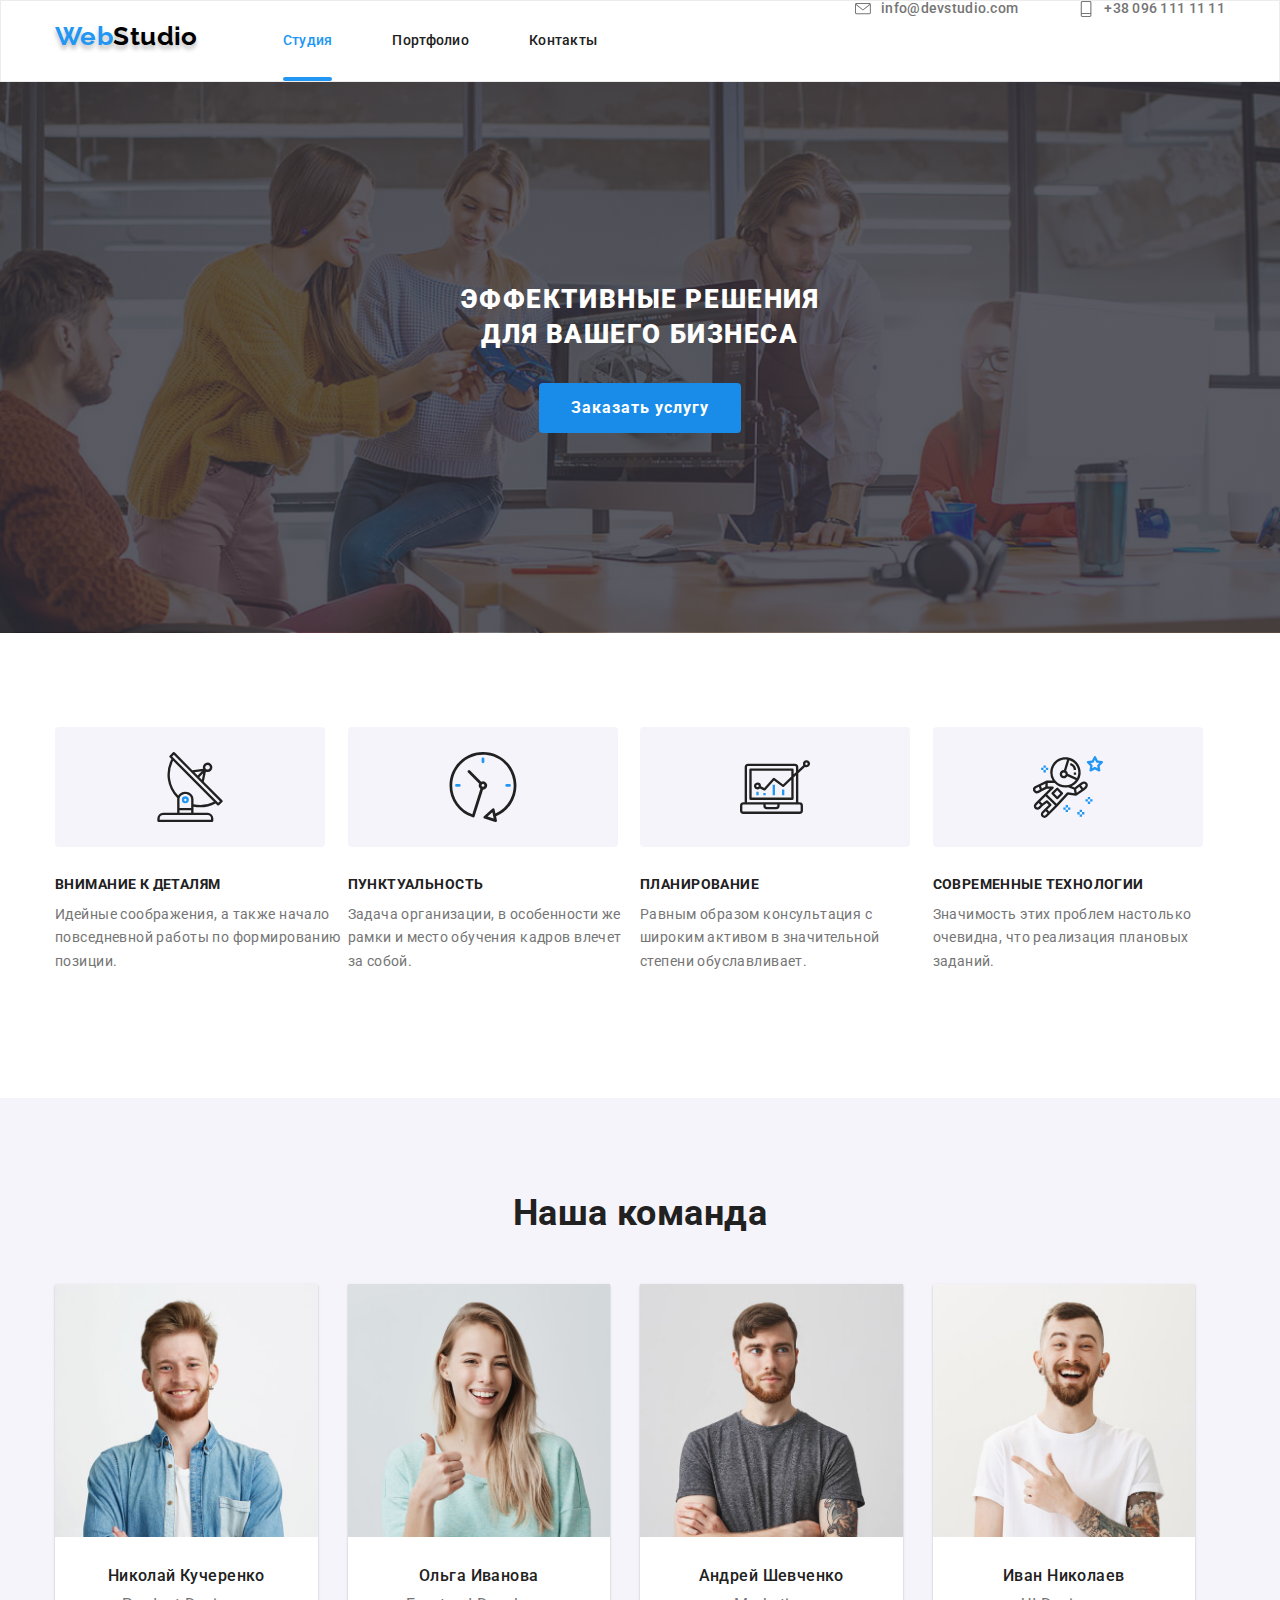
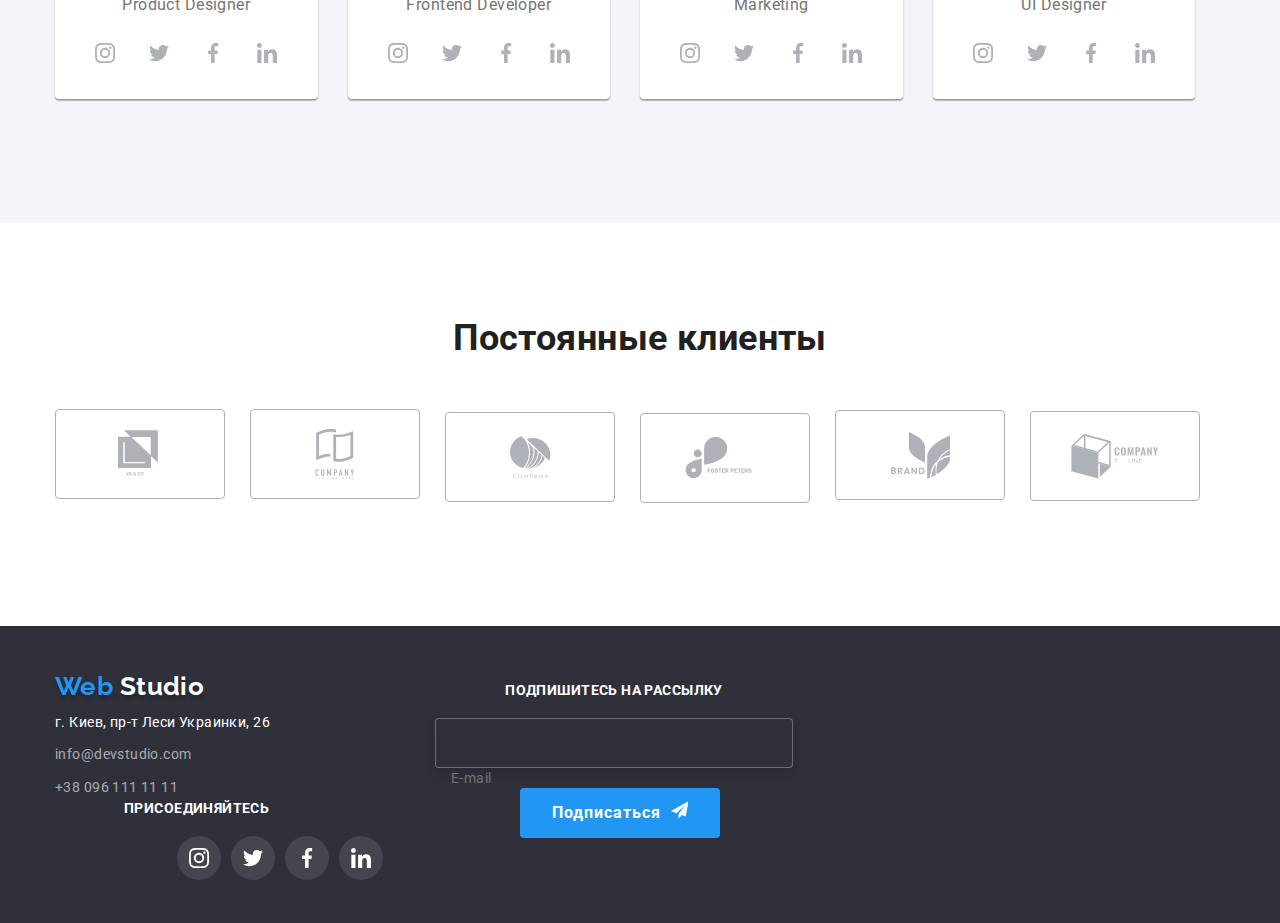
==== index.html @ c0e1aef9 "adaptive" ====
<!DOCTYPE html>
<html lang="ru">
<head>
    <meta charset="UTF-8">
    <meta name="viewport" content="width=device-width, initial-scale=1.0">
    <meta name="Web-Studio" content="Создание сайтов для любого бизнеса">
    <title>Web-Studio</title>
    <link rel="stylesheet" href="https://cdnjs.cloudflare.com/ajax/libs/animate.css/4.0.0/animate.min.css"/>
    <link href="https://fonts.googleapis.com/css2?family=Raleway:wght@700&family=Roboto:wght@400;500;700;900&display=swap" rel="stylesheet">
    <link rel="stylesheet" href="./css/main.min.css">
</head>
<body>
<!-- Шапка -->
    <header class="header">
        <nav class="container navigation">
             <a class="logo link animate__pulse" lang="en" href="./index.html"> 
            <span class="logo-web" > Web</span>Studio </a>
        <div class="menu-container" id="menu-container" data-menu aria-expanded="true">
            <ul class="navigation-list list">
            <li class="navigation-list-item "> 
                <a class="navigation-list-link studio link"
                 href="./index.html"> Cтудия </a></li>
            <li class="navigation-list-item">
                 <a class="navigation-list-link port link"
                  href="./portfolio.html"> Портфолио  </a></li>
            <li class="navigation-list-item"> 
                <a class="navigation-list-link contact link" href="  "> Контакты  </a></li>
            </ul>
            <address class="address">
                <ul class="address-nav list">
                <li class="address-nav-list">
                    <a class="address-nav-link link" 
                    href="mailto:info@devstudio.com">
                    <svg class="address-nav-list-svg">
                        <use href="./images/sprite.svg#icon-email"></use>
                    </svg>
                     info@devstudio.com  </a></li>
                     <li class="address-nav-list">
                    <a class="address-nav-link link"
                    href="tell:+380961111111"> 
                    <svg class="address-nav-list-svg">
                        <use href="./images/sprite.svg#icon-mobile"></use>
                    </svg>
                    +38 096 111 11 11  </a> 
                </li></ul>
            </address> 
        </div>
        <button type="button" class="menu-button is-open"
            aria-expanded="false"
            aria-controls="menu-container"
            data-menu-button>
                <svg
                width="40px" height="40px"
                aria-label="переключатель мобильного меню">
                    <use class="icon-cross" href="./images/sprite.svg#icon-close_40px" ></use>
                    <use class="icon-menu" href="./images/sprite.svg#icon-menu_40px"></use>
                </svg>
            </button>
        </nav>
    </header>
   
 <main>
<!-- Герой -->        
<div class="hero-section"> 
    <section class="hero animate__zoomIn"> 
       <h1 class="hero-title">Эффективные решения <br /> для вашего бизнеса</h1>
       <button data-modal-open class="hero-title-button hover-color" type="button">Заказать услугу</button>
    </section>
</div>
<!-- Особенности --> 
    <section class="section features"> 
        <div class="container">
        <h2 hidden> Особенности </h2>
        <ul class="features-list list"> 
            <li class="features-section"> 
                <div  class="features-section-for-images antenna">
                    <svg>
                        <use class="icon-antenna" href="./images/sprite.svg#icon-antenna"></use>
                    </svg>
                </div>
                <h3 class="features-list-heading list">Внимание к деталям</h3>
                <p class="features-list-text"> Идейные соображения, а также начало 
                    повседневной работы по формированию позиции. </p>  
            </li>
            <li class="features-section"> 
                <div class="features-section-for-images clock">
                    <svg class="icon-clock">
                        <use href="./images/sprite.svg#icon-clock"></use>
                    </svg>
                </div>
                <h3 class="features-list-heading list">Пунктуальность</h3>
                <p class="features-list-text"> Задача организации, 
                    в особенности же рамки и место обучения кадров влечет за собой. </p>  
            </li>
            <li class="features-section">
                <div class="features-section-for-images diagram">
                    <svg class="icon--diagram">
                        <use href="./images/sprite.svg#icon-diagram"></use>
                    </svg>
                </div>
                <h3 class="features-list-heading list">Планирование</h3>
                <p class="features-list-text"> Равным образом консультация 
                    с широким активом в значительной степени обуславливает. </p>  
            </li>
            <li class="features-section"> 
                <div class="features-section-for-images astronaut">
                    <svg class="icon-astronaut">
                        <use href="./images/sprite.svg#icon-astronaut"></use>
                    </svg>
                </div>
                <h3 class="features-list-heading list">Современные технологии</h3>
                <p class="features-list-text"> Значимость этих проблем настолько очевидна, 
                    что реализация плановых заданий. </p>  
            </li>
        </ul>
    </div>
    </section>
<!-- Чем занимаемся --> 
    <section class="section doing">
        <div class="container"><h2 class="section-title"> Чем мы занимаемся </h2>
        <ul class="what-are-we-doing list"> 
            <li class="section-title-list list">  
                <img class="section-title-image" src="./images/box1.jpg" width="370" height="294" alt="Фото ноутбук">
                <h3 class="section-title-text">Десктопные приложения</h3>
            </li>
            <li class="section-title-list list"> 
                <img class="section-title-image"  src="./images/box2.jpg" width="370" height="294" alt="Фото телефон">
                <h3 class="section-title-text">Мобильные приложения</h3> </li>
            <li class="section-title-list list">
                <img class="section-title-image"  src="./images/box3.jpg" width="370" height="294" alt="Фото компьютер">
                <h3 class="section-title-text">Дизайнерские решения</h3> </li>
        </ul>
    </div> 
    </section>
<!-- Команда --> 
    <section class="section team"> 
        <div class="container">
        <h2 class="section-title team" > Наша команда </h2>
        <ul class="team-list list"> 
        <li class="section-title-team" > 
            <img src="./images/nic.jpg" width="270" height="260" alt="Фотография Николай Кучеренко">
             <h3 class="section-title-team-name">Николай Кучеренко</h3>
            <p class="section-title-team-text" lang="en"> Product Designer</p> 
            <ul class="social link list">
                <li class="social-link" > 
                    <a class="social-link-item" href="" aria-label="Ссылка на Instagram">
                    <svg class="social-link-svg">
                        <use href="./images/sprite.svg#icon-instagram"></use>
                    </svg></a></li>
                <li class="social-link"> 
                    <a class="social-link-item" href="" aria-label="Ссылка на Twitter">
                        <svg class="social-link-svg">
                        <use href="./images/sprite.svg#icon-twitter"></use>
                    </svg></a></li> 
                <li class="social-link"> 
                    <a class="social-link-item" href="" aria-label="Ссылка на Facebook">
                        <svg class="social-link-svg">
                        <use href="./images/sprite.svg#icon-facebook"></use>
                    </svg></a></li>
                <li class="social-link"> 
                    <a class="social-link-item" href="" aria-label="Ссылка на Linkedin">
                        <svg class="social-link-svg">
                        <use href="./images/sprite.svg#icon-linkedin"></use>
                    </svg></a></li>
            </ul>
        </li>
        
        <li class="section-title-team" > <img src="./images/olga.jpg" width="270" height="260" alt="фото Ольга Иванова">
            <h3 class="section-title-team-name">Ольга Иванова</h3>
        <p class="section-title-team-text" lang="en"> Frontend Developer </p> 
        <ul class="social link list">
            <li class="social-link" > 
                <a class="social-link-item" href="" aria-label="Ссылка на Instagram">
                <svg class="social-link-svg">
                    <use href="./images/sprite.svg#icon-instagram"></use>
                </svg></a></li>
            <li class="social-link"> 
                <a class="social-link-item" href="" aria-label="Ссылка на Twitter">
                    <svg class="social-link-svg">
                    <use href="./images/sprite.svg#icon-twitter"></use>
                </svg></a></li> 
            <li class="social-link"> 
                <a class="social-link-item" href="" aria-label="Ссылка на Facebook">
                    <svg class="social-link-svg">
                    <use href="./images/sprite.svg#icon-facebook"></use>
                </svg></a></li>
            <li class="social-link"> 
                <a class="social-link-item" href="" aria-label="Ссылка на Linkedin">
                    <svg class="social-link-svg">
                    <use href="./images/sprite.svg#icon-linkedin"></use>
                </svg></a></li>
        </ul>
    </li>
    
       <li class="section-title-team"> <img src="./images/andry.jpg" width="270" height="260" alt="фото Андрей Шевченко">
        <h3 class="section-title-team-name">Андрей Шевченко</h3>
       <p class="section-title-team-text" lang="en"> Marketing </p> 
       <ul class="social link list">
        <li class="social-link" > 
            <a class="social-link-item" href="" aria-label="Ссылка на Instagram">
            <svg class="social-link-svg">
                <use href="./images/sprite.svg#icon-instagram"></use>
            </svg></a></li>
        <li class="social-link"> 
            <a class="social-link-item" href="" aria-label="Ссылка на Twitter">
                <svg class="social-link-svg">
                <use href="./images/sprite.svg#icon-twitter"></use>
            </svg></a></li> 
        <li class="social-link"> 
            <a class="social-link-item" href="" aria-label="Ссылка на Facebook">
                <svg class="social-link-svg">
                <use href="./images/sprite.svg#icon-facebook"></use>
            </svg></a></li>
        <li class="social-link"> 
            <a class="social-link-item" href="" aria-label="Ссылка на Linkedin">
                <svg class="social-link-svg">
                <use href="./images/sprite.svg#icon-linkedin"></use>
            </svg></a></li>
    </ul>
   </li>
   <li class="section-title-team"> <img src="./images/ivan.jpg" width="270" height="260" alt="фото Иван Николаев">
        <h3 class="section-title-team-name">Иван Николаев</h3>
        <p class="section-title-team-text" lang="en"> UI Designer </p> 
        <ul class="social link list">
            <li class="social-link" > 
                <a class="social-link-item" href="" aria-label="Ссылка на Instagram">
                <svg class="social-link-svg">
                    <use href="./images/sprite.svg#icon-instagram"></use>
                </svg></a></li>
            <li class="social-link"> 
                <a class="social-link-item" href="" aria-label="Ссылка на Twitter">
                    <svg class="social-link-svg">
                    <use href="./images/sprite.svg#icon-twitter"></use>
                </svg></a></li> 
            <li class="social-link"> 
                <a class="social-link-item" href="" aria-label="Ссылка на Facebook">
                    <svg class="social-link-svg">
                    <use href="./images/sprite.svg#icon-facebook"></use>
                </svg></a></li>
            <li class="social-link"> 
                <a class="social-link-item" href="" aria-label="Ссылка на Linkedin">
                    <svg class="social-link-svg">
                    <use href="./images/sprite.svg#icon-linkedin"></use>
                </svg></a></li>
        </ul>
    </li>

        </ul>
    </div>
    </section>
<!-- Клиенты --> 
    <section class="section client">
        <div class="container">
        <h2 class="section-title client"> Постоянные клиенты </h2>
        <ul class="clients list"> 
            <li class="clients-list"> <a class="clients-list-logo" href="" 
                aria-label="Ссылка на компанию 1">
                <svg class="clients-list-logo-svg" width="44" height="49" >
                    <use href="./images/sprite.svg#icon-logo1"></use>
                </svg></a></li>
            <li class="clients-list"> <a class="clients-list-logo" href="" 
                aria-label="Ссылка на компанию 2">
                <svg class="clients-list-logo-svg" width="40" height="50" >
                    <use href="./images/sprite.svg#icon-logo2"></use>
                </svg>
               </a></li>
            <li class="clients-list"> <a class="clients-list-logo" href=""
                 aria-label="Ссылка на компанию 3">
                 <svg class="clients-list-logo-svg" width="41" height="43" >
                    <use href="./images/sprite.svg#icon-logo3"></use>
                </svg>
                </a></li>
            <li class="clients-list"> <a class="clients-list-logo" href="" 
                aria-label="Ссылка на компанию 4">
                <svg class="clients-list-logo-svg" width="80" height="42" >
                    <use href="./images/sprite.svg#icon-logo4"></use>
                </svg>
                </a></li>
            <li class="clients-list"> <a class="clients-list-logo" href=""
                aria-label="Ссылка на компанию 5">
                <svg class="clients-list-logo-svg" width="59" height="47" >
                    <use href="./images/sprite.svg#icon-logo5"></use>
                </svg></a></li>
            <li class="clients-list"> <a class="clients-list-logo" href=""
                 aria-label="Ссылка на компанию 6">
                 <svg class="clients-list-logo-svg" width="88" height="45" >
                    <use href="./images/sprite.svg#icon-logo6"></use>
                </svg></a></li>
        </ul>       
    </div> 
    </section>
</main>

<!-- Подвал -->

<footer>
<div class="container">
   <div class="footer-flex">
       <div class="footer-mobile">
     <div class="footer-section-address">
    <a class="logo foot link" lang="en" href="./index.html"> <span class="logo-web" >Web</span> <span class="logo-studio" >Studio</span>  </a>  
<address class="address-footer text" >
    г. Киев, пр-т Леси Украинки, 26  </address>

    <address class="address-footer contact">
        <a class="address-nav-link-footer mail link" href="mailto:info@devstudio.com"> info@devstudio.com  </a>
        <a class="address-nav-link-footer tell link" href="tell:+380961111111"> +38 096 111 11 11  </a>  
    </address>
    </div>
<!-- Присоединяйтесь /// -->
<div class="footer-section join-in" >    
  <b class="join-in-text"> Присоединяйтесь </b> 
  <ul class="social link list">
    <li class="social-link" > 
        <a class="social-link-item bottom" href="" aria-label="Ссылка на Instagram">
        <svg class="social-link-svg bottom-svg">
            <use href="./images/sprite.svg#icon-instagram"></use>
        </svg></a></li>
    <li class="social-link"> 
        <a class="social-link-item bottom" href="" aria-label="Ссылка на Twitter">
            <svg class="social-link-svg bottom-svg">
            <use href="./images/sprite.svg#icon-twitter"></use>
        </svg></a></li> 
    <li class="social-link"> 
        <a class="social-link-item bottom" href="" aria-label="Ссылка на Facebook">
            <svg class="social-link-svg bottom-svg">
            <use href="./images/sprite.svg#icon-facebook"></use>
        </svg></a></li>
    <li class="social-link"> 
        <a class="social-link-item bottom" href="" aria-label="Ссылка на Linkedin">
            <svg class="social-link-svg bottom-svg">
            <use href="./images/sprite.svg#icon-linkedin"></use>
        </svg></a></li>
</ul>
</div>
</div>
<div class="footer-subscribe">
    <b class="join-in-text">ПОДПИШИТЕСЬ НА РАССЫЛКУ</b>
    <div class="div-subscribe-form">
    <form action="#" class="footer-subscribe-form">
        <input type="email" id="subscribe-email" name="footer-email" placeholder=" " class="footer-subscribe-input" />
        <label for="subscribe-email" class="footer-subscribe-label">E-mail</label>
        <button type="submit" class="footer-subscribe-button hero-title-button">
            <span class="footer-subscribe-button-text">Подписатьcя</span>
            <svg width="24" height="24">
                <use href="./images/sprite.svg#icon-icon-send"></use>
            </svg>
        </button>
    </form>
</div>
</div>
</div>
</footer>

<div data-modal class="backdrop is-hidden">
    <form action="#" class="modal-form">
        <h2 class="modal-form-title">Оставьте свои данные, мы вам перезвоним</h2>
        <button data-modal-close type="button" class="modal-close-btn">
            <svg class="modal-close-btn-svg">
                <use href="./images/sprite.svg#icon-close-black"></use>
            </svg>
        </button>
        <div class="modal-form-input-wrapper">
            <input type="text" name="user-name" id="user-modal-name" class="modal-form-input"
                placeholder=" " required>
            <label class="modal-form-label" for="user-modal-name">Имя</label>
            <svg class="modal-form-svg">
                <use href="./images/sprite.svg#icon-person-black"></use>
            </svg>
        </div>

        <div class="modal-form-input-wrapper">
             <input type="tel" name="user-tel" id="user-modal-tel" class="modal-form-input" placeholder=" " required>
            <label for="user-modal-tel" class="modal-form-label">Телефон</label>
            <svg class="modal-form-svg">
                <use href="./images/sprite.svg#icon-tell-black"></use>
            </svg>
        </div>

        <div class="modal-form-input-wrapper">
            <input type="email" name="user-email" id="user-modal-email" class="modal-form-input" placeholder=" " required>
            <label for="user-modal-email" class="modal-form-label">Почта</label>
            <svg class="modal-form-svg">
                <use href="./images/sprite.svg#icon-email-black"></use>
            </svg>
        </div>

        <div class="modal-form-message">
        <textarea name="user-message" class="modal-form-input text-message" placeholder=" "></textarea>
        <label for="user-modal-message" class="modal-form-label form-message">Комментарий</label>
        </div>
        <div class="modal-form-option"></div>
        <label class="modal-form-option-label">
            <input type="checkbox" name="policy" value="accept-policy" class="modal-form-checkbox">
            <span class="modal-form-custom-checkbox"></span>
            <span class="modal-form-option-span">Соглашаюсь с рассылкой и принимаю <a href="#">Условия договора</a></span>
        </label>
        <button type="submit" class="modal-form-btn">Отправить</button>
        </div>
    </form>
</div>
<script src="./js/menu.js"></script>
<script src="./js/modal.js"></script>
</body>
</html>
---- css/main.min.css ----
/*! normalize.css v8.0.1 | MIT License | github.com/necolas/normalize.css */html{line-height:1.15;-webkit-text-size-adjust:100%}body{margin:0}main{display:block}h1{font-size:2em;margin:0.67em 0}hr{box-sizing:content-box;height:0;overflow:visible}pre{font-family:monospace, monospace;font-size:1em}a{background-color:transparent}abbr[title]{border-bottom:none;text-decoration:underline;text-decoration:underline dotted}b,strong{font-weight:bolder}code,kbd,samp{font-family:monospace, monospace;font-size:1em}small{font-size:80%}sub,sup{font-size:75%;line-height:0;position:relative;vertical-align:baseline}sub{bottom:-0.25em}sup{top:-0.5em}img{border-style:none}button,input,optgroup,select,textarea{font-family:inherit;font-size:100%;line-height:1.15;margin:0}button,input{overflow:visible}button,select{text-transform:none}button,[type="button"],[type="reset"],[type="submit"]{-webkit-appearance:button}button::-moz-focus-inner,[type="button"]::-moz-focus-inner,[type="reset"]::-moz-focus-inner,[type="submit"]::-moz-focus-inner{border-style:none;padding:0}button:-moz-focusring,[type="button"]:-moz-focusring,[type="reset"]:-moz-focusring,[type="submit"]:-moz-focusring{outline:1px dotted ButtonText}fieldset{padding:0.35em 0.75em 0.625em}legend{box-sizing:border-box;color:inherit;display:table;max-width:100%;padding:0;white-space:normal}progress{vertical-align:baseline}textarea{overflow:auto}[type="checkbox"],[type="radio"]{box-sizing:border-box;padding:0}[type="number"]::-webkit-inner-spin-button,[type="number"]::-webkit-outer-spin-button{height:auto}[type="search"]{-webkit-appearance:textfield;outline-offset:-2px}[type="search"]::-webkit-search-decoration{-webkit-appearance:none}::-webkit-file-upload-button{-webkit-appearance:button;font:inherit}details{display:block}summary{display:list-item}template{display:none}[hidden]{display:none}.navigation-list-link,.address,.address-nav-list{font-weight:500;font-size:14px;line-height:1.14;letter-spacing:0.02em}.social,.what-are-we-doing{display:flex;flex-direction:row;flex-wrap:nowrap;justify-content:space-between;align-items:baseline}.backdrop,.section-title-text{display:flex;justify-content:center;align-items:center}.list,.logo.foot.link,.hero-section,.hero .hero-title,.features-section-for-images .icon-antenna,.what-are-we-doing,.portfolio.list{margin:0;padding:0}html{box-sizing:border-box}*,::before,::after{box-sizing:inherit}body{background-color:#fff;font-family:"Roboto",sans-serif;font-size:14px;color:#212121;letter-spacing:0.03em}img{display:block;max-width:100%;height:auto}.navigation{display:flex}.link{text-decoration:none;display:block}.list{list-style:none}.logo{font-family:Raleway;font-style:normal;font-weight:bold;font-size:26px;line-height:1.2;margin-right:85px;color:#000;text-shadow:0px 4px 4px rgba(0,0,0,0.25);animation-duration:10000ms}.logo .logo-web{color:#2196F3}.logo-studio{color:#fff}.logo.foot.link{margin-bottom:8px}.container{margin-left:auto;margin-right:auto;padding-left:15px;padding-right:15px;min-width:358px}@media screen and (min-width: 480px){.container{width:480px}}@media screen and (min-width: 768px){.container{width:768px}}@media screen and (min-width: 1200px){.container{width:1200px}}.section{padding-top:60px;padding-bottom:60px}@media screen and (min-width: 1200px){.section{padding-top:94px;padding-bottom:94px}}button{border:0}.menu-button{display:inline-flex;text-align:center;margin:0;padding:0;width:40px;height:40px;border:none;background-color:transparent}@media screen and (min-width: 768px){.menu-button{display:none}}.menu-button .icon-cross{display:none}.menu-button.is-open .icon-cross{display:block}.menu-button.is-open .icon-menu{display:none}.hero-title-button{font-weight:bold;font-size:16px;line-height:1.87;letter-spacing:0.06em;background-color:#2196F3;color:#fff;padding:10px 32px 10px 32px;border-radius:4px;border-color:#2196F3;transition:color 250ms cubic-bezier(0.4, 0, 0.2, 1)}.hero-title-button.hero:focus,.hero-title-button.hero:hover{color:#fff}.hero-title-button.hover-color{background-color:#188CE8;transition:color 250ms cubic-bezier(0.4, 0, 0.2, 1)}.hero-title-button.hover-color:hover{background-color:#2196F3}.work-button button{font-style:normal;font-weight:500;font-size:16px;line-height:1.62;text-align:center;background-color:#f5f4fa;border-radius:4px;border-width:0;padding-top:6px;padding-right:22px;padding-bottom:6px;padding-left:22px;color:#212121;background-color:#F5F4FA;transition:background-color 250ms cubic-bezier(0.4, 0, 0.2, 1),color 250ms cubic-bezier(0.4, 0, 0.2, 1)}.work-button button:focus,.work-button button:hover{color:#fff;outline:none;background-color:#2196F3}.filter-portfolio-button.work-button:not(:last-child){margin-right:8px}.footer-subscribe-button{margin-left:12px;fill:#fff;transition:background-color 250ms cubic-bezier(0.4, 0, 0.2, 1)}.footer-subscribe-button .svg{margin-left:10px}.footer-subscribe-button:hover,.footer-subscribe-button:focus{background-color:#188CE8}.social.link.list{display:flex;justify-content:center}.social-link-item{display:flex;justify-content:center;align-items:center;width:44px;height:44px;border-radius:50%;background-color:#fff;transition:background-color 500ms cubic-bezier(0.4, 0, 0.2, 1)}.social-link-item:hover,.social-link-item:focus{background-color:#2196F3}.social-link:not(:last-child){margin-right:10px}.social-link-svg{width:20px;height:20px;fill:#AFB1B8;transition:fill 250ms cubic-bezier(0.4, 0, 0.2, 1)}.social-link-item:hover .social-link-svg,.social-link-item:focus .social-link-svg{fill:#fff}.social-link-svg.bottom-svg{fill:#fff;transition:fill 250ms cubic-bezier(0.4, 0, 0.2, 1)}.social-link-item.bottom{background-color:rgba(255,255,255,0.1)}.social-link-item.bottom:hover,.social-link-item.bottom:focus{background-color:#2196F3}.backdrop{position:fixed;left:0;top:0;width:100%;height:100%;background-color:rgba(0,0,0,0.2);z-index:100}.modal-form{position:relative;height:609px;display:flex;flex-direction:column;background-color:#fff;border-radius:4px;padding:40px}.modal-form-title{font-family:"Roboto",sans-serif;font-style:normal;font-weight:bold;font-size:20px;line-height:23px;text-align:center;letter-spacing:0.03em;margin:0px;margin-bottom:30px;color:#212121}.modal-form-input{height:40px;padding-left:42px}.modal-form-input-wrapper{position:relative;margin-bottom:40px}.modal-form-input .text-message{border:1px solid rgba(33,33,33,0.2);border-radius:4px;cursor:pointer}.modal-form-input:focus,.modal-form-input:hover,.modal-form-input:not(:placeholder-shown){outline:none;border-color:#2196F3}.modal-form-input:focus::placeholder{color:#000}.modal-form-input::placeholder{color:transparent;transition:color 250ms linear 250ms}.modal-form-input,.modal-form-message{display:block;width:100%;font-family:"Roboto",sans-serif;font-style:normal;font-weight:normal;font-size:14px;line-height:16px;letter-spacing:0.01em;border:1px solid #4b4b4b;border-radius:4px;background-color:transparent}.modal-form-message{height:120px;resize:none;position:relative;margin-left:auto;margin-right:auto;margin-bottom:28px;display:flex;align-items:center}.modal-form-message:focus,.modal-form-message:not(:placeholder-shown){outline:none;border-color:#2196F3}.modal-form-message:focus::placeholder{color:#2196F3}.modal-form-input:not(:placeholder-shown) .form-message{top:-18px}.modal-form-svg{position:absolute;top:25%;left:19px;display:inline-block;width:16px;height:16px;fill:#212121;transition:fill 250ms cubic-bezier(0.4, 0, 0.2, 1)}.modal-form-label{position:absolute;top:50%;left:46px;transform:translateY(-50%);font-family:"Roboto",sans-serif;color:#757575;font-style:normal;font-weight:normal;font-size:14px;line-height:16px;letter-spacing:0.01em;transition:transform 250ms linear}.modal-form-label.form-message{top:20%;left:16px}.modal-form-input:focus+.modal-form-label,.modal-form-input:hover+.modal-form-label,.modal-form-input:not(:placeholder-shown)+.modal-form-label{transform:translateY(-39px) translateX(-28px);color:#2196F3}.modal-form-input.text-message:focus+.modal-form-label.form-message,.modal-form-input.text-message:hover+.modal-form-label.form-message,.modal-form-input.text-message:not(:placeholder-shown)+.modal-form-label.form-message{transform:translateY(-45px) translateX(0px)}.modal-form-input:focus ~ .modal-form-svg,.modal-form-input:hover ~ .modal-form-svg,.modal-form-input:not(:placeholder-shown) ~ .modal-form-svg{fill:#2196F3}.modal-form-checkbox{position:absolute;width:1px;height:1px;margin:-1px;border:0;padding:0;clip:rect(0 0 0 0);overflow:hidden}.modal-form-custom-checkbox{display:inline-block;width:16px;height:15px;margin-left:12px;display:inline-block;border:2px solid #212121;border-radius:2px}.modal-form-checkbox:checked+.modal-form-custom-checkbox{background-color:#2196F3;background-image:url(../images/icon-check.svg);background-position:50% 50%;border:2px solid #2196F3;border-radius:2px}.text-message{width:470px;height:120px;resize:none;padding:12px 16px}.modal-form-option{margin-bottom:0px}.modal-form-option-label{margin-bottom:20px}.modal-form-option-span{font-size:12px;margin-left:9px;font-family:"Roboto",sans-serif;font-style:normal;font-weight:normal;font-size:14px;line-height:24px;letter-spacing:0.03em;color:#757575}.modal-form-option-spana{color:#2196F3}.modal-form-btn{font-weight:bold;font-size:16px;line-height:1.87;letter-spacing:0.06em;background-color:#2196F3;color:#fff;padding:10px 32px 10px 32px;margin:auto;margin-bottom:30px;width:200px;height:50px;border-radius:4px;border-color:#2196F3;transition:color 250ms cubic-bezier(0.4, 0, 0.2, 1);text-transform:uppercase;cursor:pointer}.modal-form-btn:hover,.modal-form-btn:focus{background-color:#188CE8}.is-hidden{opacity:0;visibility:hidden;pointer-events:none}.modal-close-btn-svg{position:absolute;display:flex;justify-content:center;width:11px;height:11px;fill:#000}.modal-close-btn:focus .modal-close-btn-svg,.modal-close-btn:hover .modal-close-btn-svg{fill:#2196F3}.modal-close-btn{position:absolute;top:8px;right:8px;width:30px;height:30px;border-radius:50%;background-color:transparent;border:1px solid rgba(0,0,0,0.1);cursor:pointer;transition:color 250ms linear;display:flex;justify-content:center;align-items:center;transition-duration:250ms;transition-timing-function:cubic-bezier(0.4, 0, 0.2, 1)}.header{position:relative;border:1px solid #ECECEC}@media screen and (max-width: 767px){.navigation{position:relative;align-items:center;justify-content:space-between;flex-grow:1;height:60px}.menu-container{background-color:#fff;padding-top:60px;padding-bottom:60px;text-align:center;font-size:20px}}@media screen and (min-width: 767px){.navigation{align-items:baseline}.navigation-list{display:flex;align-items:center}.navigation-list-item:not(:last-child){margin-right:50px}}@media screen and (max-width: 767px){.menu-container{display:none;position:absolute;top:100%;left:0;width:100%}.menu-container.is-open{display:block}}@media screen and (min-width: 768px){.menu-container{display:flex;justify-content:space-between;flex-grow:1}}@media screen and (max-width: 767px){.navigation-list{margin-bottom:60px}.navigation-list-link{display:inline-block}.navigation-list-link.studio{padding-bottom:8px}.navigation-list-link.portfolio{padding-bottom:8px}}.navigation-list-link{transition:color 250ms cubic-bezier(0.4, 0, 0.2, 1);position:relative}@media screen and (min-width: 768px){.navigation-list-link.link{color:#212121;padding-top:32px;padding-bottom:32px}}.navigation-list-link:hover,.navigation-list-link:focus{color:#2196F3}@media screen and (max-width: 480px){.navigation-list-item:not(:last-child){margin-bottom:40px;text-align:center}}@media screen and (min-width: 780px){.navigation-list-item{position:relative}.navigation-list-item:not(:last-child){margin-right:60px}}.navigation-list-link.studio::after,.navigation-list-link.portf::after{position:absolute;bottom:0;left:0;display:block;content:"";width:100%;height:4px;background:#2196F3;border-radius:2px}.navigation-list-link.studio:hover::after,.navigation-list-link.portf:hover::after{background-color:#757575}.navigation-list-link.studio,.navigation-list-link.portf{color:#2196F3;transition:color 1030ms cubic-bezier(0.4, 0, 0.2, 1),background-color 1030ms cubic-bezier(0.4, 0, 0.2, 1)}.navigation-list-link.studio:hover,.navigation-list-link.studio:focus,.navigation-list-link.portf:hover,.navigation-list-link.portf:focus{color:#757575}.address{display:block;font-style:normal}@media screen and (min-width: 1200px){.address-nav{display:flex}}.address-nav-link{color:#757575;transition:color 250ms cubic-bezier(0.4, 0, 0.2, 1)}.address-nav-link:hover,.address-nav-link:focus{color:#2196F3}@media screen and (min-width: 786px){.address-nav-link{display:flex;flex-wrap:nowrap;align-content:flex-start}}@media screen and (max-width: 480px){.address-nav-list{display:block}.address-nav-list:not(:last-child){margin-bottom:16px}}@media screen and (min-width: 1200px){.address-nav-list:not(:last-child){margin-right:60px}}.address-nav-list-svg{align-items:center;padding:0px;margin:0px;fill:#757575;width:16px;height:16px;margin-right:10px;transition:fill 250ms cubic-bezier(0.4, 0, 0.2, 1)}.address-nav-link:hover .address-nav-list-svg,.address-nav-link:focus .address-nav-list-svg{fill:#2196F3}.icon-cross{width:24px;height:16px}.icon-cross:hover,.icon-cross:focus{fill:#2196F3}.icon-menu{width:19px;height:19px}.icon-menu:hover,.icon-menu:focus{fill:#2196F3}.hero{text-align:center;animation-duration:2000ms}.hero-section{margin-left:auto;margin-right:auto;background-image:linear-gradient(rgba(47,48,58,0.8), rgba(47,48,58,0.8)),url(../images/hero.jpg);background-repeat:no-repeat;background-position:center;padding-top:118px;padding-bottom:118px;max-width:1600px;background-size:cover}.hero .hero-title{font-weight:900;font-size:26px;line-height:1.36;letter-spacing:0.06em;text-transform:uppercase;margin-bottom:30px;color:#fff}@media screen and (min-width: 1200px){.hero-section{padding-top:200px;padding-bottom:200px}.hero-title{font-size:44px}}.features-list-heading{font-weight:bold;font-size:14px;line-height:1.14;text-transform:uppercase;margin:0px;margin-bottom:10px;color:#212121;text-align:center}@media screen and (min-width: 768px){.features-list-heading{text-align:left}}@media screen and (min-width: 768px){.features-list{display:flex;flex-direction:row;flex-wrap:wrap;justify-content:space-between;align-items:baseline}.features-section{width:calc((100% - 30px) / 2)}.features-section:nth-child(-n+2){margin-bottom:30px}}@media screen and (min-width: 1200px){.features-list{flex-wrap:nowrap}}.features-section-for-images{display:flex;height:120px;margin-bottom:30px;background-color:#F5F4FA;padding-top:25px;padding-right:100px;padding-bottom:25px;padding-left:100px;border-radius:4px}.features-section-for-images .icon-antenna{display:block;width:70px;height:70px;border:none;fill:#757575}@media screen and (min-width: 1200px){.features-section-for-images{width:270px}}.features-list-text{font-weight:normal;font-size:14px;line-height:1.71;margin:0px;color:#757575}.section.doing{display:none}@media screen and (min-width: 1200px){.section{display:block}}.section-title{font-weight:bold;font-size:36px;line-height:42px;text-align:center;padding:0px;margin-top:0px;margin-bottom:50px;color:#212121}.section-title-list{position:relative;display:block;margin-right:30px}.section-title-text{position:absolute;left:0;bottom:0;width:100%;height:70px;font-weight:bold;font-size:14px;line-height:1.14;text-align:center;letter-spacing:0.03em;text-transform:uppercase;padding-top:27px;padding-bottom:27px;margin:0px;background-color:rgba(47,48,58,0.8);color:#fff}.what-are-we-doing{padding-inline-start:0px}.section.team{background-color:#F5F4FA}.section-title-team{background-color:#fff;box-shadow:0px 2px 1px rgba(0,0,0,0.2),0px 1px 1px rgba(0,0,0,0.14),0px 1px 3px rgba(0,0,0,0.12);border-radius:0px 0px 4px 4px;padding-bottom:24px;list-style:none}.section-title-team-name{font-weight:500;font-size:16px;line-height:1.18;text-align:center;margin:0px;margin-top:30px;margin-bottom:10px;color:#212121}.section-title-team-text{font-weight:normal;font-size:16px;line-height:1.18;text-align:center;margin:0px;margin-bottom:16px;color:#757575}.team-list{display:block;padding-inline-start:0px;margin:0px}@media screen and (min-width: 768px){.team-list{display:flex;flex-direction:row;flex-wrap:wrap;justify-content:space-between;align-items:baseline}.section-title-team{width:calc((100% - 30px) / 2)}.section-title-team:nth-child(-n+2){margin-bottom:30px}}@media screen and (min-width: 1200px){.team-list{flex-wrap:nowrap}.section-title-team{margin-right:30px}}.clients{display:flex;flex-direction:row;flex-wrap:wrap;justify-content:space-between;margin:0px;align-items:center}.clients-list{width:calc((100% - 30px) / 2)}.clients-list:nth-child(-n+4){margin-bottom:30px}@media screen and (min-width: 768px){.clients-list{width:calc((100% - 60px) / 3)}.clients-list:nth-child(n+4){margin-bottom:0px}}@media screen and (min-width: 1020px){.clients{flex-wrap:nowrap;align-items:baseline}.clients-list-logo{width:170px}}.clients-list-logo{display:flex;height:90px;justify-content:center;border:1px solid #AFB1B8;box-sizing:border-box;border-radius:4px;transition:border 250ms cubic-bezier(0.4, 0, 0.2, 1)}.clients-list-logo:hover,.clients-list-logo:focus{border:1px solid #2196F3}.clients-list-logo-svg{fill:#AFB1B8;display:flex;align-self:center;transition:fill 250ms cubic-bezier(0.4, 0, 0.2, 1)}.clients-list-logo:hover .clients-list-logo-svg,.clients-list-logo:focus .clients-list-logo-svg{fill:#2196F3}footer{background-color:#2F303A;box-shadow:0px 4px 4px rgba(0,0,0,0.25)}.address-footer{font-weight:normal;font-size:14px;font-style:normal;line-height:1.71;display:block;color:#fff}.address-footer.text{margin-bottom:9px}.address-nav-link-footer{color:rgba(255,255,255,0.6)}.address-nav-link-footer.mail{margin-bottom:9px}@media screen and (min-width: 768px){.footer-flex{padding-bottom:60px}.footer-mobile{display:flex;padding-top:60px;align-items:baseline;padding-bottom:60px;margin-right:60px;margin-left:60px}.footer-section-address{margin-right:165px}.div-subscribe-form{display:flex;justify-content:center}.footer-subscribe-form{display:flex;align-items:center;flex-direction:column}.footer-subscribe-input{width:450px;height:50px;margin-bottom:20px}.footer-subscribe-label{top:20%}.footer-subscribe-button{display:flex;width:200px;height:50px}.footer-subscribe-button-text{margin-right:10px}}@media screen and (min-width: 1200px){.footer-mobile{display:block;padding-top:0px;padding-bottom:0px;margin-right:0px;margin-left:0px}.footer-flex{display:flex;padding-bottom:0px;padding-top:45px;align-items:baseline;padding-bottom:23px}.footer-section.join-in{margin-left:69px}.footer-subscribe{margin-left:94px}.footer-subscribe-form{display:flex;justify-content:center}.footer-subscribe-input{width:358px}.footer-subscribe-label{top:50%}.footer-section-address{flex-direction:column}}.join-in{margin-bottom:20px}.join-in-text{display:block;font-weight:bold;font-size:14px;line-height:16px;text-transform:uppercase;color:#fff;margin-bottom:20px}.join-in-svg{margin-left:10px;width:24px;height:24px;fill:#fff}.footer-subscribe{text-align:center;position:relative;margin:0px}.footer-subscribe-form{position:relative;margin:0px}.footer-subscribe-input{border-radius:4px;padding-left:15px;color:#fff;border:1px solid rgba(255,255,255,0.3);background-color:#2F303A;filter:drop-shadow(0px 4px 4px rgba(0,0,0,0.15))}.footer-subscribe-label{position:absolute;left:16px;transform:translateY(-50%);transition-duration:250ms;transition-timing-function:cubic-bezier(0.4, 0, 0.2, 1);color:#757575}.footer-subscribe-input:focus+.footer-subscribe-label,.footer-subscribe-input:not(:placeholder-shown)+.footer-subscribe-label{opacity:0}.portfolio-box{position:relative;overflow:hidden}.container.portfolio{padding-bottom:94px}.filter-portfolio{display:flex;justify-content:center;margin-bottom:50px}.portfolio.list{display:flex;flex-wrap:wrap;background-color:#fff}.portfolio-list:not(:nth-child(3n)){margin-right:30px}.portfolio-list:not(:nth-last-child(-n+3)){margin-bottom:30px}.portfolio-list-class{padding:20px 24px;border-left:1px solid #EEEEEE;border-right:1px solid #EEEEEE;border-bottom:1px solid #EEEEEE}.portfolio-list-link{transition:box-shadow 250ms cubic-bezier(0.4, 0, 0.2, 1)}.portfolio-list-link:hover,.portfolio-list-link:focus{box-shadow:1px 4px 6px rgba(0,0,0,0.16),0px 4px 4px rgba(0,0,0,0.06),0px 1px 1px rgba(0,0,0,0.12)}.portfolio-list-title{font-weight:bold;font-size:18px;line-height:2;letter-spacing:0.06em;margin:0px;margin-bottom:4px;color:#212121}.portfolio-list-text{font-weight:normal;font-size:16px;line-height:1.87;margin:0px;color:#757575}.portfolio-text-hidden{display:block;top:0;position:absolute;width:100%;left:0;margin:0;padding:63px 24px;height:101%;font-size:18px;line-height:1.55em;color:#fff;background-color:rgba(33,150,243,0.9);transform:translateY(100%);transition-duration:1000ms;transition-timing-function:cubic-bezier(0.4, 0, 0.2, 1)}.portfolio-list:hover .portfolio-text-hidden{transform:translateX(0);top:100}
/*# sourceMappingURL=main.min.css.map */
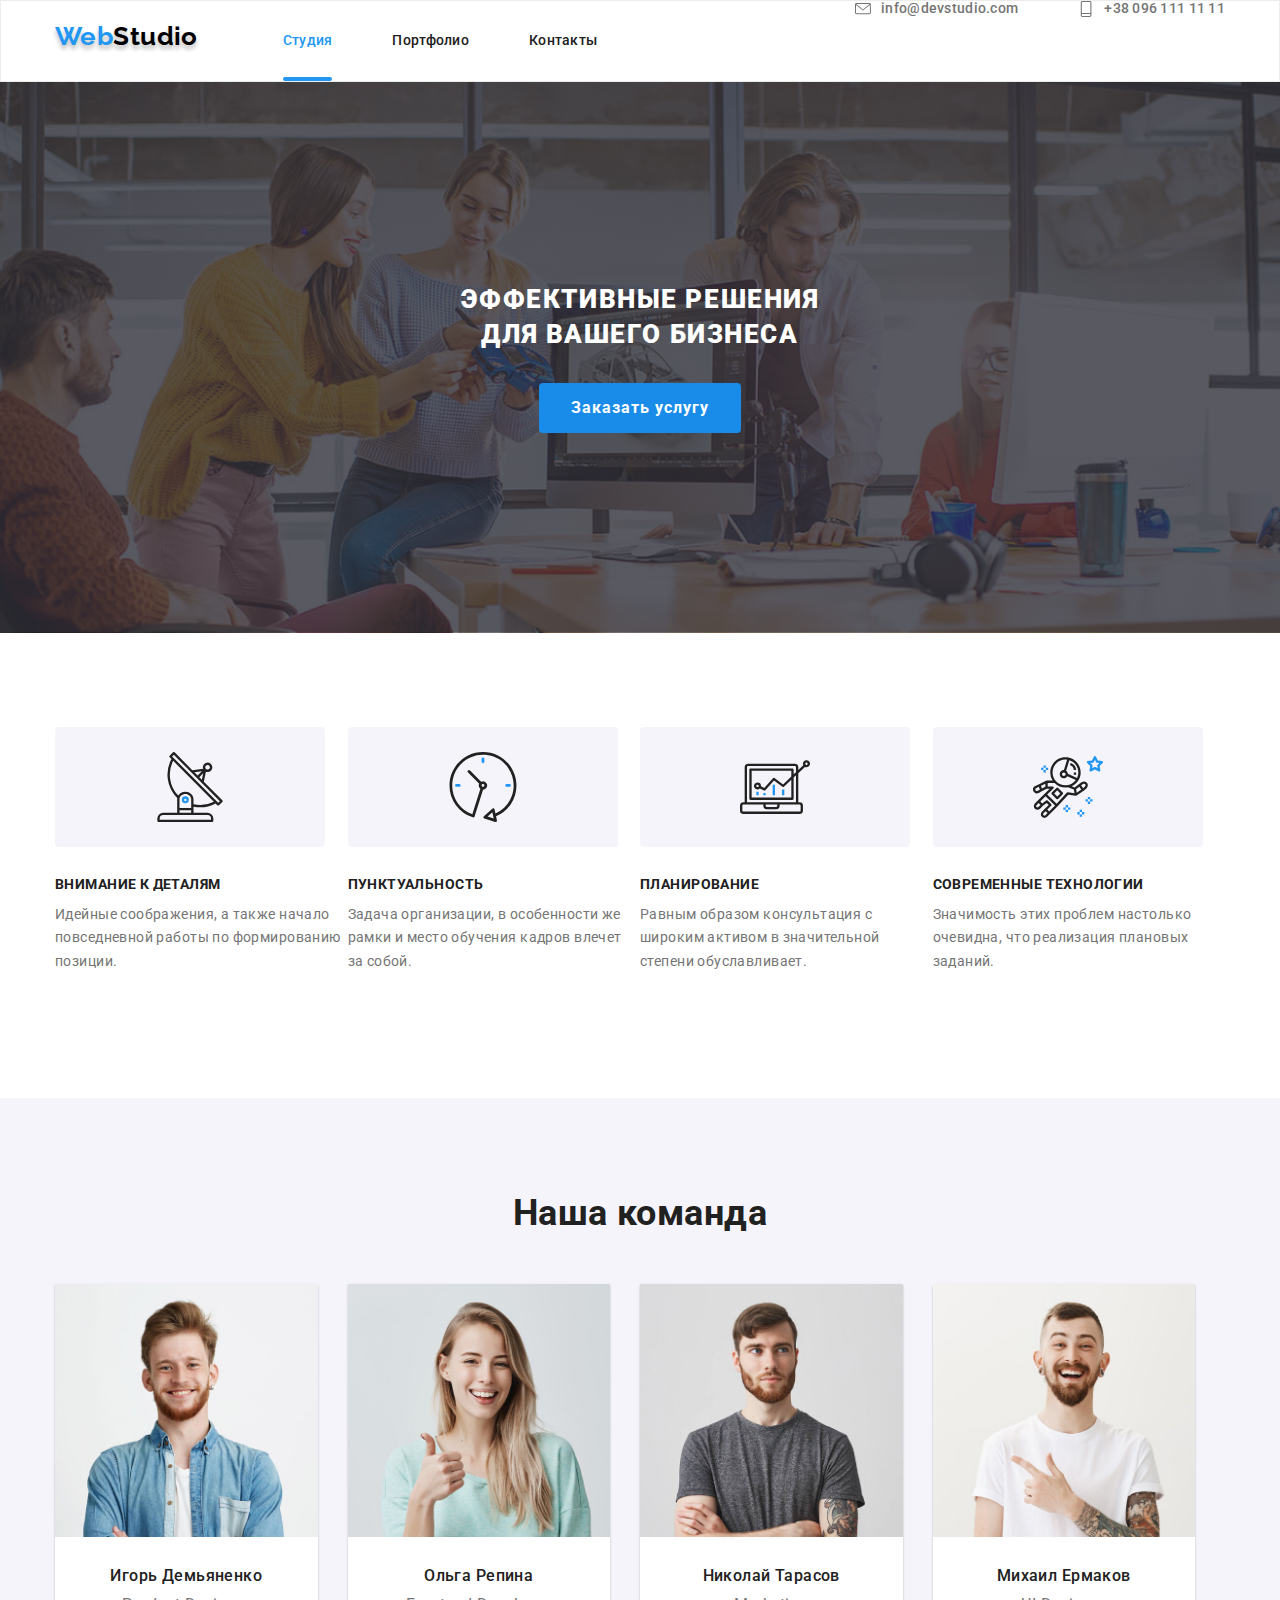
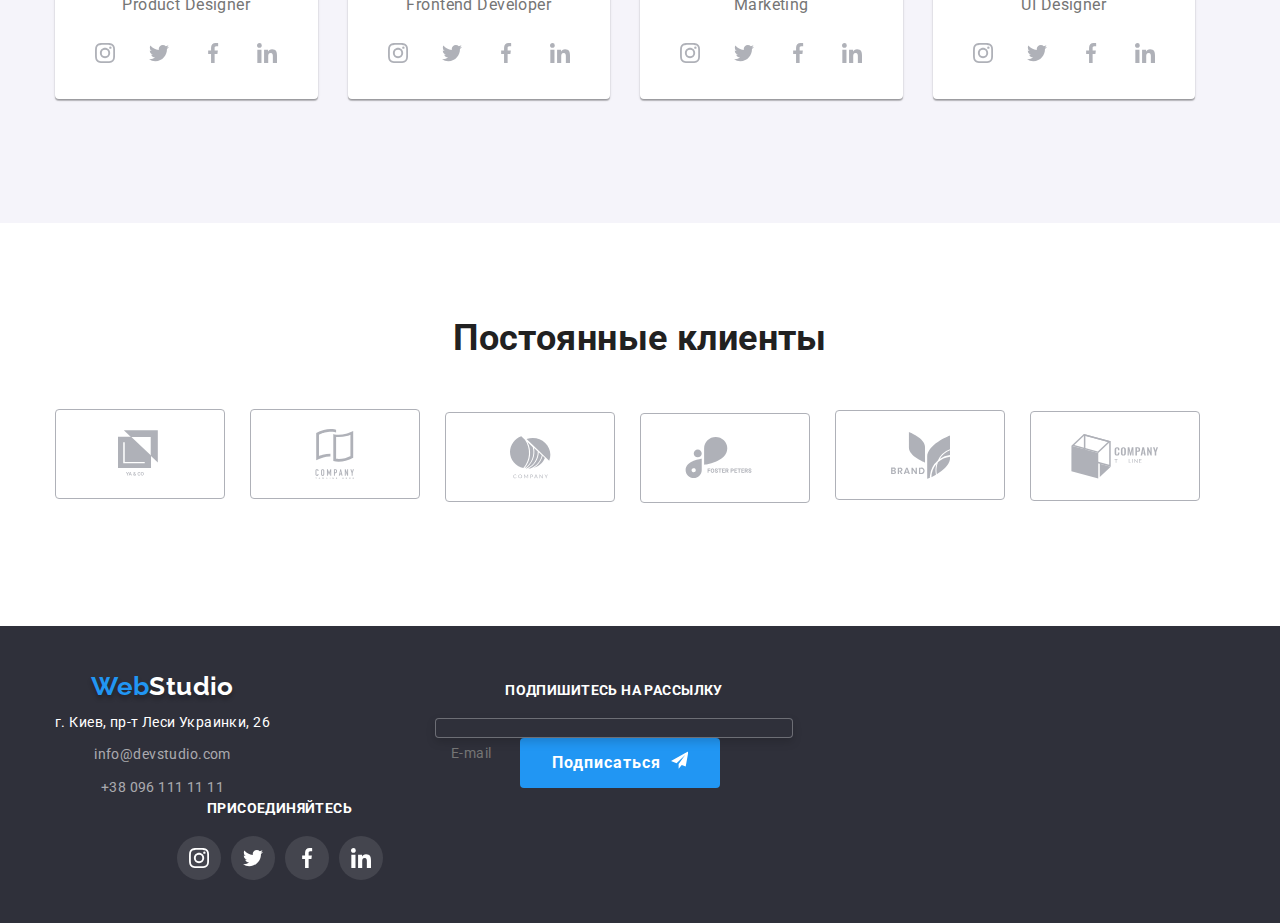
==== commit 7968cf6c: "section margin" ====
--- a/index.html
+++ b/index.html
@@ -139,7 +139,7 @@
         <ul class="team-list list"> 
         <li class="section-title-team" > 
             <img src="./images/nic.jpg" width="270" height="260" alt="Фотография Николай Кучеренко">
-             <h3 class="section-title-team-name">Николай Кучеренко</h3>
+             <h3 class="section-title-team-name">Игорь Демьяненко</h3>
             <p class="section-title-team-text" lang="en"> Product Designer</p> 
             <ul class="social link list">
                 <li class="social-link" > 
@@ -166,7 +166,7 @@
         </li>
         
         <li class="section-title-team" > <img src="./images/olga.jpg" width="270" height="260" alt="фото Ольга Иванова">
-            <h3 class="section-title-team-name">Ольга Иванова</h3>
+            <h3 class="section-title-team-name">Ольга Репина</h3>
         <p class="section-title-team-text" lang="en"> Frontend Developer </p> 
         <ul class="social link list">
             <li class="social-link" > 
@@ -193,7 +193,7 @@
     </li>
     
        <li class="section-title-team"> <img src="./images/andry.jpg" width="270" height="260" alt="фото Андрей Шевченко">
-        <h3 class="section-title-team-name">Андрей Шевченко</h3>
+        <h3 class="section-title-team-name">Николай Тарасов</h3>
        <p class="section-title-team-text" lang="en"> Marketing </p> 
        <ul class="social link list">
         <li class="social-link" > 
@@ -219,7 +219,7 @@
     </ul>
    </li>
    <li class="section-title-team"> <img src="./images/ivan.jpg" width="270" height="260" alt="фото Иван Николаев">
-        <h3 class="section-title-team-name">Иван Николаев</h3>
+        <h3 class="section-title-team-name">Михаил Ермаков</h3>
         <p class="section-title-team-text" lang="en"> UI Designer </p> 
         <ul class="social link list">
             <li class="social-link" > 
@@ -298,7 +298,7 @@
    <div class="footer-flex">
        <div class="footer-mobile">
      <div class="footer-section-address">
-    <a class="logo foot link" lang="en" href="./index.html"> <span class="logo-web" >Web</span> <span class="logo-studio" >Studio</span>  </a>  
+    <a class="logo foot link" lang="en" href="./index.html"> <span class="logo-web" >Web</span><span class="logo-studio">Studio</span>  </a>  
 <address class="address-footer text" >
     г. Киев, пр-т Леси Украинки, 26  </address>
 
--- a/css/main.min.css
+++ b/css/main.min.css
@@ -1,2 +1,2 @@
-/*! normalize.css v8.0.1 | MIT License | github.com/necolas/normalize.css */html{line-height:1.15;-webkit-text-size-adjust:100%}body{margin:0}main{display:block}h1{font-size:2em;margin:0.67em 0}hr{box-sizing:content-box;height:0;overflow:visible}pre{font-family:monospace, monospace;font-size:1em}a{background-color:transparent}abbr[title]{border-bottom:none;text-decoration:underline;text-decoration:underline dotted}b,strong{font-weight:bolder}code,kbd,samp{font-family:monospace, monospace;font-size:1em}small{font-size:80%}sub,sup{font-size:75%;line-height:0;position:relative;vertical-align:baseline}sub{bottom:-0.25em}sup{top:-0.5em}img{border-style:none}button,input,optgroup,select,textarea{font-family:inherit;font-size:100%;line-height:1.15;margin:0}button,input{overflow:visible}button,select{text-transform:none}button,[type="button"],[type="reset"],[type="submit"]{-webkit-appearance:button}button::-moz-focus-inner,[type="button"]::-moz-focus-inner,[type="reset"]::-moz-focus-inner,[type="submit"]::-moz-focus-inner{border-style:none;padding:0}button:-moz-focusring,[type="button"]:-moz-focusring,[type="reset"]:-moz-focusring,[type="submit"]:-moz-focusring{outline:1px dotted ButtonText}fieldset{padding:0.35em 0.75em 0.625em}legend{box-sizing:border-box;color:inherit;display:table;max-width:100%;padding:0;white-space:normal}progress{vertical-align:baseline}textarea{overflow:auto}[type="checkbox"],[type="radio"]{box-sizing:border-box;padding:0}[type="number"]::-webkit-inner-spin-button,[type="number"]::-webkit-outer-spin-button{height:auto}[type="search"]{-webkit-appearance:textfield;outline-offset:-2px}[type="search"]::-webkit-search-decoration{-webkit-appearance:none}::-webkit-file-upload-button{-webkit-appearance:button;font:inherit}details{display:block}summary{display:list-item}template{display:none}[hidden]{display:none}.navigation-list-link,.address,.address-nav-list{font-weight:500;font-size:14px;line-height:1.14;letter-spacing:0.02em}.social,.what-are-we-doing{display:flex;flex-direction:row;flex-wrap:nowrap;justify-content:space-between;align-items:baseline}.backdrop,.section-title-text{display:flex;justify-content:center;align-items:center}.list,.logo.foot.link,.hero-section,.hero .hero-title,.features-section-for-images .icon-antenna,.what-are-we-doing,.portfolio.list{margin:0;padding:0}html{box-sizing:border-box}*,::before,::after{box-sizing:inherit}body{background-color:#fff;font-family:"Roboto",sans-serif;font-size:14px;color:#212121;letter-spacing:0.03em}img{display:block;max-width:100%;height:auto}.navigation{display:flex}.link{text-decoration:none;display:block}.list{list-style:none}.logo{font-family:Raleway;font-style:normal;font-weight:bold;font-size:26px;line-height:1.2;margin-right:85px;color:#000;text-shadow:0px 4px 4px rgba(0,0,0,0.25);animation-duration:10000ms}.logo .logo-web{color:#2196F3}.logo-studio{color:#fff}.logo.foot.link{margin-bottom:8px}.container{margin-left:auto;margin-right:auto;padding-left:15px;padding-right:15px;min-width:358px}@media screen and (min-width: 480px){.container{width:480px}}@media screen and (min-width: 768px){.container{width:768px}}@media screen and (min-width: 1200px){.container{width:1200px}}.section{padding-top:60px;padding-bottom:60px}@media screen and (min-width: 1200px){.section{padding-top:94px;padding-bottom:94px}}button{border:0}.menu-button{display:inline-flex;text-align:center;margin:0;padding:0;width:40px;height:40px;border:none;background-color:transparent}@media screen and (min-width: 768px){.menu-button{display:none}}.menu-button .icon-cross{display:none}.menu-button.is-open .icon-cross{display:block}.menu-button.is-open .icon-menu{display:none}.hero-title-button{font-weight:bold;font-size:16px;line-height:1.87;letter-spacing:0.06em;background-color:#2196F3;color:#fff;padding:10px 32px 10px 32px;border-radius:4px;border-color:#2196F3;transition:color 250ms cubic-bezier(0.4, 0, 0.2, 1)}.hero-title-button.hero:focus,.hero-title-button.hero:hover{color:#fff}.hero-title-button.hover-color{background-color:#188CE8;transition:color 250ms cubic-bezier(0.4, 0, 0.2, 1)}.hero-title-button.hover-color:hover{background-color:#2196F3}.work-button button{font-style:normal;font-weight:500;font-size:16px;line-height:1.62;text-align:center;background-color:#f5f4fa;border-radius:4px;border-width:0;padding-top:6px;padding-right:22px;padding-bottom:6px;padding-left:22px;color:#212121;background-color:#F5F4FA;transition:background-color 250ms cubic-bezier(0.4, 0, 0.2, 1),color 250ms cubic-bezier(0.4, 0, 0.2, 1)}.work-button button:focus,.work-button button:hover{color:#fff;outline:none;background-color:#2196F3}.filter-portfolio-button.work-button:not(:last-child){margin-right:8px}.footer-subscribe-button{margin-left:12px;fill:#fff;transition:background-color 250ms cubic-bezier(0.4, 0, 0.2, 1)}.footer-subscribe-button .svg{margin-left:10px}.footer-subscribe-button:hover,.footer-subscribe-button:focus{background-color:#188CE8}.social.link.list{display:flex;justify-content:center}.social-link-item{display:flex;justify-content:center;align-items:center;width:44px;height:44px;border-radius:50%;background-color:#fff;transition:background-color 500ms cubic-bezier(0.4, 0, 0.2, 1)}.social-link-item:hover,.social-link-item:focus{background-color:#2196F3}.social-link:not(:last-child){margin-right:10px}.social-link-svg{width:20px;height:20px;fill:#AFB1B8;transition:fill 250ms cubic-bezier(0.4, 0, 0.2, 1)}.social-link-item:hover .social-link-svg,.social-link-item:focus .social-link-svg{fill:#fff}.social-link-svg.bottom-svg{fill:#fff;transition:fill 250ms cubic-bezier(0.4, 0, 0.2, 1)}.social-link-item.bottom{background-color:rgba(255,255,255,0.1)}.social-link-item.bottom:hover,.social-link-item.bottom:focus{background-color:#2196F3}.backdrop{position:fixed;left:0;top:0;width:100%;height:100%;background-color:rgba(0,0,0,0.2);z-index:100}.modal-form{position:relative;height:609px;display:flex;flex-direction:column;background-color:#fff;border-radius:4px;padding:40px}.modal-form-title{font-family:"Roboto",sans-serif;font-style:normal;font-weight:bold;font-size:20px;line-height:23px;text-align:center;letter-spacing:0.03em;margin:0px;margin-bottom:30px;color:#212121}.modal-form-input{height:40px;padding-left:42px}.modal-form-input-wrapper{position:relative;margin-bottom:40px}.modal-form-input .text-message{border:1px solid rgba(33,33,33,0.2);border-radius:4px;cursor:pointer}.modal-form-input:focus,.modal-form-input:hover,.modal-form-input:not(:placeholder-shown){outline:none;border-color:#2196F3}.modal-form-input:focus::placeholder{color:#000}.modal-form-input::placeholder{color:transparent;transition:color 250ms linear 250ms}.modal-form-input,.modal-form-message{display:block;width:100%;font-family:"Roboto",sans-serif;font-style:normal;font-weight:normal;font-size:14px;line-height:16px;letter-spacing:0.01em;border:1px solid #4b4b4b;border-radius:4px;background-color:transparent}.modal-form-message{height:120px;resize:none;position:relative;margin-left:auto;margin-right:auto;margin-bottom:28px;display:flex;align-items:center}.modal-form-message:focus,.modal-form-message:not(:placeholder-shown){outline:none;border-color:#2196F3}.modal-form-message:focus::placeholder{color:#2196F3}.modal-form-input:not(:placeholder-shown) .form-message{top:-18px}.modal-form-svg{position:absolute;top:25%;left:19px;display:inline-block;width:16px;height:16px;fill:#212121;transition:fill 250ms cubic-bezier(0.4, 0, 0.2, 1)}.modal-form-label{position:absolute;top:50%;left:46px;transform:translateY(-50%);font-family:"Roboto",sans-serif;color:#757575;font-style:normal;font-weight:normal;font-size:14px;line-height:16px;letter-spacing:0.01em;transition:transform 250ms linear}.modal-form-label.form-message{top:20%;left:16px}.modal-form-input:focus+.modal-form-label,.modal-form-input:hover+.modal-form-label,.modal-form-input:not(:placeholder-shown)+.modal-form-label{transform:translateY(-39px) translateX(-28px);color:#2196F3}.modal-form-input.text-message:focus+.modal-form-label.form-message,.modal-form-input.text-message:hover+.modal-form-label.form-message,.modal-form-input.text-message:not(:placeholder-shown)+.modal-form-label.form-message{transform:translateY(-45px) translateX(0px)}.modal-form-input:focus ~ .modal-form-svg,.modal-form-input:hover ~ .modal-form-svg,.modal-form-input:not(:placeholder-shown) ~ .modal-form-svg{fill:#2196F3}.modal-form-checkbox{position:absolute;width:1px;height:1px;margin:-1px;border:0;padding:0;clip:rect(0 0 0 0);overflow:hidden}.modal-form-custom-checkbox{display:inline-block;width:16px;height:15px;margin-left:12px;display:inline-block;border:2px solid #212121;border-radius:2px}.modal-form-checkbox:checked+.modal-form-custom-checkbox{background-color:#2196F3;background-image:url(../images/icon-check.svg);background-position:50% 50%;border:2px solid #2196F3;border-radius:2px}.text-message{width:470px;height:120px;resize:none;padding:12px 16px}.modal-form-option{margin-bottom:0px}.modal-form-option-label{margin-bottom:20px}.modal-form-option-span{font-size:12px;margin-left:9px;font-family:"Roboto",sans-serif;font-style:normal;font-weight:normal;font-size:14px;line-height:24px;letter-spacing:0.03em;color:#757575}.modal-form-option-spana{color:#2196F3}.modal-form-btn{font-weight:bold;font-size:16px;line-height:1.87;letter-spacing:0.06em;background-color:#2196F3;color:#fff;padding:10px 32px 10px 32px;margin:auto;margin-bottom:30px;width:200px;height:50px;border-radius:4px;border-color:#2196F3;transition:color 250ms cubic-bezier(0.4, 0, 0.2, 1);text-transform:uppercase;cursor:pointer}.modal-form-btn:hover,.modal-form-btn:focus{background-color:#188CE8}.is-hidden{opacity:0;visibility:hidden;pointer-events:none}.modal-close-btn-svg{position:absolute;display:flex;justify-content:center;width:11px;height:11px;fill:#000}.modal-close-btn:focus .modal-close-btn-svg,.modal-close-btn:hover .modal-close-btn-svg{fill:#2196F3}.modal-close-btn{position:absolute;top:8px;right:8px;width:30px;height:30px;border-radius:50%;background-color:transparent;border:1px solid rgba(0,0,0,0.1);cursor:pointer;transition:color 250ms linear;display:flex;justify-content:center;align-items:center;transition-duration:250ms;transition-timing-function:cubic-bezier(0.4, 0, 0.2, 1)}.header{position:relative;border:1px solid #ECECEC}@media screen and (max-width: 767px){.navigation{position:relative;align-items:center;justify-content:space-between;flex-grow:1;height:60px}.menu-container{background-color:#fff;padding-top:60px;padding-bottom:60px;text-align:center;font-size:20px}}@media screen and (min-width: 767px){.navigation{align-items:baseline}.navigation-list{display:flex;align-items:center}.navigation-list-item:not(:last-child){margin-right:50px}}@media screen and (max-width: 767px){.menu-container{display:none;position:absolute;top:100%;left:0;width:100%}.menu-container.is-open{display:block}}@media screen and (min-width: 768px){.menu-container{display:flex;justify-content:space-between;flex-grow:1}}@media screen and (max-width: 767px){.navigation-list{margin-bottom:60px}.navigation-list-link{display:inline-block}.navigation-list-link.studio{padding-bottom:8px}.navigation-list-link.portfolio{padding-bottom:8px}}.navigation-list-link{transition:color 250ms cubic-bezier(0.4, 0, 0.2, 1);position:relative}@media screen and (min-width: 768px){.navigation-list-link.link{color:#212121;padding-top:32px;padding-bottom:32px}}.navigation-list-link:hover,.navigation-list-link:focus{color:#2196F3}@media screen and (max-width: 480px){.navigation-list-item:not(:last-child){margin-bottom:40px;text-align:center}}@media screen and (min-width: 780px){.navigation-list-item{position:relative}.navigation-list-item:not(:last-child){margin-right:60px}}.navigation-list-link.studio::after,.navigation-list-link.portf::after{position:absolute;bottom:0;left:0;display:block;content:"";width:100%;height:4px;background:#2196F3;border-radius:2px}.navigation-list-link.studio:hover::after,.navigation-list-link.portf:hover::after{background-color:#757575}.navigation-list-link.studio,.navigation-list-link.portf{color:#2196F3;transition:color 1030ms cubic-bezier(0.4, 0, 0.2, 1),background-color 1030ms cubic-bezier(0.4, 0, 0.2, 1)}.navigation-list-link.studio:hover,.navigation-list-link.studio:focus,.navigation-list-link.portf:hover,.navigation-list-link.portf:focus{color:#757575}.address{display:block;font-style:normal}@media screen and (min-width: 1200px){.address-nav{display:flex}}.address-nav-link{color:#757575;transition:color 250ms cubic-bezier(0.4, 0, 0.2, 1)}.address-nav-link:hover,.address-nav-link:focus{color:#2196F3}@media screen and (min-width: 786px){.address-nav-link{display:flex;flex-wrap:nowrap;align-content:flex-start}}@media screen and (max-width: 480px){.address-nav-list{display:block}.address-nav-list:not(:last-child){margin-bottom:16px}}@media screen and (min-width: 1200px){.address-nav-list:not(:last-child){margin-right:60px}}.address-nav-list-svg{align-items:center;padding:0px;margin:0px;fill:#757575;width:16px;height:16px;margin-right:10px;transition:fill 250ms cubic-bezier(0.4, 0, 0.2, 1)}.address-nav-link:hover .address-nav-list-svg,.address-nav-link:focus .address-nav-list-svg{fill:#2196F3}.icon-cross{width:24px;height:16px}.icon-cross:hover,.icon-cross:focus{fill:#2196F3}.icon-menu{width:19px;height:19px}.icon-menu:hover,.icon-menu:focus{fill:#2196F3}.hero{text-align:center;animation-duration:2000ms}.hero-section{margin-left:auto;margin-right:auto;background-image:linear-gradient(rgba(47,48,58,0.8), rgba(47,48,58,0.8)),url(../images/hero.jpg);background-repeat:no-repeat;background-position:center;padding-top:118px;padding-bottom:118px;max-width:1600px;background-size:cover}.hero .hero-title{font-weight:900;font-size:26px;line-height:1.36;letter-spacing:0.06em;text-transform:uppercase;margin-bottom:30px;color:#fff}@media screen and (min-width: 1200px){.hero-section{padding-top:200px;padding-bottom:200px}.hero-title{font-size:44px}}.features-list-heading{font-weight:bold;font-size:14px;line-height:1.14;text-transform:uppercase;margin:0px;margin-bottom:10px;color:#212121;text-align:center}@media screen and (min-width: 768px){.features-list-heading{text-align:left}}@media screen and (min-width: 768px){.features-list{display:flex;flex-direction:row;flex-wrap:wrap;justify-content:space-between;align-items:baseline}.features-section{width:calc((100% - 30px) / 2)}.features-section:nth-child(-n+2){margin-bottom:30px}}@media screen and (min-width: 1200px){.features-list{flex-wrap:nowrap}}.features-section-for-images{display:flex;height:120px;margin-bottom:30px;background-color:#F5F4FA;padding-top:25px;padding-right:100px;padding-bottom:25px;padding-left:100px;border-radius:4px}.features-section-for-images .icon-antenna{display:block;width:70px;height:70px;border:none;fill:#757575}@media screen and (min-width: 1200px){.features-section-for-images{width:270px}}.features-list-text{font-weight:normal;font-size:14px;line-height:1.71;margin:0px;color:#757575}.section.doing{display:none}@media screen and (min-width: 1200px){.section{display:block}}.section-title{font-weight:bold;font-size:36px;line-height:42px;text-align:center;padding:0px;margin-top:0px;margin-bottom:50px;color:#212121}.section-title-list{position:relative;display:block;margin-right:30px}.section-title-text{position:absolute;left:0;bottom:0;width:100%;height:70px;font-weight:bold;font-size:14px;line-height:1.14;text-align:center;letter-spacing:0.03em;text-transform:uppercase;padding-top:27px;padding-bottom:27px;margin:0px;background-color:rgba(47,48,58,0.8);color:#fff}.what-are-we-doing{padding-inline-start:0px}.section.team{background-color:#F5F4FA}.section-title-team{background-color:#fff;box-shadow:0px 2px 1px rgba(0,0,0,0.2),0px 1px 1px rgba(0,0,0,0.14),0px 1px 3px rgba(0,0,0,0.12);border-radius:0px 0px 4px 4px;padding-bottom:24px;list-style:none}.section-title-team-name{font-weight:500;font-size:16px;line-height:1.18;text-align:center;margin:0px;margin-top:30px;margin-bottom:10px;color:#212121}.section-title-team-text{font-weight:normal;font-size:16px;line-height:1.18;text-align:center;margin:0px;margin-bottom:16px;color:#757575}.team-list{display:block;padding-inline-start:0px;margin:0px}@media screen and (min-width: 768px){.team-list{display:flex;flex-direction:row;flex-wrap:wrap;justify-content:space-between;align-items:baseline}.section-title-team{width:calc((100% - 30px) / 2)}.section-title-team:nth-child(-n+2){margin-bottom:30px}}@media screen and (min-width: 1200px){.team-list{flex-wrap:nowrap}.section-title-team{margin-right:30px}}.clients{display:flex;flex-direction:row;flex-wrap:wrap;justify-content:space-between;margin:0px;align-items:center}.clients-list{width:calc((100% - 30px) / 2)}.clients-list:nth-child(-n+4){margin-bottom:30px}@media screen and (min-width: 768px){.clients-list{width:calc((100% - 60px) / 3)}.clients-list:nth-child(n+4){margin-bottom:0px}}@media screen and (min-width: 1020px){.clients{flex-wrap:nowrap;align-items:baseline}.clients-list-logo{width:170px}}.clients-list-logo{display:flex;height:90px;justify-content:center;border:1px solid #AFB1B8;box-sizing:border-box;border-radius:4px;transition:border 250ms cubic-bezier(0.4, 0, 0.2, 1)}.clients-list-logo:hover,.clients-list-logo:focus{border:1px solid #2196F3}.clients-list-logo-svg{fill:#AFB1B8;display:flex;align-self:center;transition:fill 250ms cubic-bezier(0.4, 0, 0.2, 1)}.clients-list-logo:hover .clients-list-logo-svg,.clients-list-logo:focus .clients-list-logo-svg{fill:#2196F3}footer{background-color:#2F303A;box-shadow:0px 4px 4px rgba(0,0,0,0.25)}.address-footer{font-weight:normal;font-size:14px;font-style:normal;line-height:1.71;display:block;color:#fff}.address-footer.text{margin-bottom:9px}.address-nav-link-footer{color:rgba(255,255,255,0.6)}.address-nav-link-footer.mail{margin-bottom:9px}@media screen and (min-width: 768px){.footer-flex{padding-bottom:60px}.footer-mobile{display:flex;padding-top:60px;align-items:baseline;padding-bottom:60px;margin-right:60px;margin-left:60px}.footer-section-address{margin-right:165px}.div-subscribe-form{display:flex;justify-content:center}.footer-subscribe-form{display:flex;align-items:center;flex-direction:column}.footer-subscribe-input{width:450px;height:50px;margin-bottom:20px}.footer-subscribe-label{top:20%}.footer-subscribe-button{display:flex;width:200px;height:50px}.footer-subscribe-button-text{margin-right:10px}}@media screen and (min-width: 1200px){.footer-mobile{display:block;padding-top:0px;padding-bottom:0px;margin-right:0px;margin-left:0px}.footer-flex{display:flex;padding-bottom:0px;padding-top:45px;align-items:baseline;padding-bottom:23px}.footer-section.join-in{margin-left:69px}.footer-subscribe{margin-left:94px}.footer-subscribe-form{display:flex;justify-content:center}.footer-subscribe-input{width:358px}.footer-subscribe-label{top:50%}.footer-section-address{flex-direction:column}}.join-in{margin-bottom:20px}.join-in-text{display:block;font-weight:bold;font-size:14px;line-height:16px;text-transform:uppercase;color:#fff;margin-bottom:20px}.join-in-svg{margin-left:10px;width:24px;height:24px;fill:#fff}.footer-subscribe{text-align:center;position:relative;margin:0px}.footer-subscribe-form{position:relative;margin:0px}.footer-subscribe-input{border-radius:4px;padding-left:15px;color:#fff;border:1px solid rgba(255,255,255,0.3);background-color:#2F303A;filter:drop-shadow(0px 4px 4px rgba(0,0,0,0.15))}.footer-subscribe-label{position:absolute;left:16px;transform:translateY(-50%);transition-duration:250ms;transition-timing-function:cubic-bezier(0.4, 0, 0.2, 1);color:#757575}.footer-subscribe-input:focus+.footer-subscribe-label,.footer-subscribe-input:not(:placeholder-shown)+.footer-subscribe-label{opacity:0}.portfolio-box{position:relative;overflow:hidden}.container.portfolio{padding-bottom:94px}.filter-portfolio{display:flex;justify-content:center;margin-bottom:50px}.portfolio.list{display:flex;flex-wrap:wrap;background-color:#fff}.portfolio-list:not(:nth-child(3n)){margin-right:30px}.portfolio-list:not(:nth-last-child(-n+3)){margin-bottom:30px}.portfolio-list-class{padding:20px 24px;border-left:1px solid #EEEEEE;border-right:1px solid #EEEEEE;border-bottom:1px solid #EEEEEE}.portfolio-list-link{transition:box-shadow 250ms cubic-bezier(0.4, 0, 0.2, 1)}.portfolio-list-link:hover,.portfolio-list-link:focus{box-shadow:1px 4px 6px rgba(0,0,0,0.16),0px 4px 4px rgba(0,0,0,0.06),0px 1px 1px rgba(0,0,0,0.12)}.portfolio-list-title{font-weight:bold;font-size:18px;line-height:2;letter-spacing:0.06em;margin:0px;margin-bottom:4px;color:#212121}.portfolio-list-text{font-weight:normal;font-size:16px;line-height:1.87;margin:0px;color:#757575}.portfolio-text-hidden{display:block;top:0;position:absolute;width:100%;left:0;margin:0;padding:63px 24px;height:101%;font-size:18px;line-height:1.55em;color:#fff;background-color:rgba(33,150,243,0.9);transform:translateY(100%);transition-duration:1000ms;transition-timing-function:cubic-bezier(0.4, 0, 0.2, 1)}.portfolio-list:hover .portfolio-text-hidden{transform:translateX(0);top:100}
+/*! normalize.css v8.0.1 | MIT License | github.com/necolas/normalize.css */html{line-height:1.15;-webkit-text-size-adjust:100%}body{margin:0}main{display:block}h1{font-size:2em;margin:0.67em 0}hr{box-sizing:content-box;height:0;overflow:visible}pre{font-family:monospace, monospace;font-size:1em}a{background-color:transparent}abbr[title]{border-bottom:none;text-decoration:underline;text-decoration:underline dotted}b,strong{font-weight:bolder}code,kbd,samp{font-family:monospace, monospace;font-size:1em}small{font-size:80%}sub,sup{font-size:75%;line-height:0;position:relative;vertical-align:baseline}sub{bottom:-0.25em}sup{top:-0.5em}img{border-style:none}button,input,optgroup,select,textarea{font-family:inherit;font-size:100%;line-height:1.15;margin:0}button,input{overflow:visible}button,select{text-transform:none}button,[type="button"],[type="reset"],[type="submit"]{-webkit-appearance:button}button::-moz-focus-inner,[type="button"]::-moz-focus-inner,[type="reset"]::-moz-focus-inner,[type="submit"]::-moz-focus-inner{border-style:none;padding:0}button:-moz-focusring,[type="button"]:-moz-focusring,[type="reset"]:-moz-focusring,[type="submit"]:-moz-focusring{outline:1px dotted ButtonText}fieldset{padding:0.35em 0.75em 0.625em}legend{box-sizing:border-box;color:inherit;display:table;max-width:100%;padding:0;white-space:normal}progress{vertical-align:baseline}textarea{overflow:auto}[type="checkbox"],[type="radio"]{box-sizing:border-box;padding:0}[type="number"]::-webkit-inner-spin-button,[type="number"]::-webkit-outer-spin-button{height:auto}[type="search"]{-webkit-appearance:textfield;outline-offset:-2px}[type="search"]::-webkit-search-decoration{-webkit-appearance:none}::-webkit-file-upload-button{-webkit-appearance:button;font:inherit}details{display:block}summary{display:list-item}template{display:none}[hidden]{display:none}.navigation-list-link,.address,.address-nav-list{font-weight:500;font-size:14px;line-height:1.14;letter-spacing:0.02em}.social,.what-are-we-doing{display:flex;flex-direction:row;flex-wrap:nowrap;justify-content:space-between;align-items:baseline}.backdrop,.section-title-text{display:flex;justify-content:center;align-items:center}.list,.logo.foot.link,.hero-section,.hero .hero-title,.features-section-for-images .icon-antenna,.what-are-we-doing,.portfolio.list{margin:0;padding:0}html{box-sizing:border-box}*,::before,::after{box-sizing:inherit}body{background-color:#fff;font-family:"Roboto",sans-serif;font-size:14px;color:#212121;letter-spacing:0.03em}img{display:block;max-width:100%;height:auto}.navigation{display:flex}.link{text-decoration:none;display:block}.list{list-style:none}.logo{font-family:Raleway;font-style:normal;font-weight:bold;font-size:26px;line-height:1.2;margin-right:85px;color:#000;text-shadow:0px 4px 4px rgba(0,0,0,0.25);animation-duration:10000ms}.logo .logo-web{color:#2196F3}.logo-studio{color:#fff}.logo.foot.link{margin-bottom:8px}.container{margin-left:auto;margin-right:auto;padding-left:15px;padding-right:15px;min-width:358px}@media screen and (min-width: 480px){.container{width:480px}}@media screen and (min-width: 768px){.container{width:768px}}@media screen and (min-width: 1200px){.container{width:1200px}}.section{padding-top:60px;padding-bottom:60px}@media screen and (min-width: 1200px){.section{padding-top:94px;padding-bottom:94px}}button{border:0}.menu-button{display:inline-flex;text-align:center;margin:0;padding:0;width:40px;height:40px;border:none;background-color:transparent}@media screen and (min-width: 768px){.menu-button{display:none}}.menu-button .icon-cross{display:none}.menu-button.is-open .icon-cross{display:block}.menu-button.is-open .icon-menu{display:none}.hero-title-button{font-weight:bold;font-size:16px;line-height:1.87;letter-spacing:0.06em;background-color:#2196F3;color:#fff;padding:10px 32px 10px 32px;border-radius:4px;border-color:#2196F3;transition:color 250ms cubic-bezier(0.4, 0, 0.2, 1)}.hero-title-button.hero:focus,.hero-title-button.hero:hover{color:#fff}.hero-title-button.hover-color{background-color:#188CE8;transition:color 250ms cubic-bezier(0.4, 0, 0.2, 1)}.hero-title-button.hover-color:hover{background-color:#2196F3}.work-button button{font-style:normal;font-weight:500;font-size:16px;line-height:1.62;text-align:center;background-color:#f5f4fa;border-radius:4px;border-width:0;padding-top:6px;padding-right:22px;padding-bottom:6px;padding-left:22px;color:#212121;background-color:#F5F4FA;transition:background-color 250ms cubic-bezier(0.4, 0, 0.2, 1),color 250ms cubic-bezier(0.4, 0, 0.2, 1)}.work-button button:focus,.work-button button:hover{color:#fff;outline:none;background-color:#2196F3}.filter-portfolio-button.work-button:not(:last-child){margin-right:8px}.footer-subscribe-button{margin-left:12px;fill:#fff;transition:background-color 250ms cubic-bezier(0.4, 0, 0.2, 1)}.footer-subscribe-button .svg{margin-left:10px}.footer-subscribe-button:hover,.footer-subscribe-button:focus{background-color:#188CE8}.social.link.list{display:flex;justify-content:center}.social-link-item{display:flex;justify-content:center;align-items:center;width:44px;height:44px;border-radius:50%;background-color:#fff;transition:background-color 500ms cubic-bezier(0.4, 0, 0.2, 1)}.social-link-item:hover,.social-link-item:focus{background-color:#2196F3}.social-link:not(:last-child){margin-right:10px}.social-link-svg{width:20px;height:20px;fill:#AFB1B8;transition:fill 250ms cubic-bezier(0.4, 0, 0.2, 1)}.social-link-item:hover .social-link-svg,.social-link-item:focus .social-link-svg{fill:#fff}.social-link-svg.bottom-svg{fill:#fff;transition:fill 250ms cubic-bezier(0.4, 0, 0.2, 1)}.social-link-item.bottom{background-color:rgba(255,255,255,0.1)}.social-link-item.bottom:hover,.social-link-item.bottom:focus{background-color:#2196F3}.backdrop{position:fixed;left:0;top:0;width:100%;height:100%;background-color:rgba(0,0,0,0.2);z-index:100}.modal-form{position:relative;height:609px;display:flex;flex-direction:column;background-color:#fff;border-radius:4px;padding:40px}.modal-form-title{font-family:"Roboto",sans-serif;font-style:normal;font-weight:bold;font-size:20px;line-height:23px;text-align:center;letter-spacing:0.03em;margin:0px;margin-bottom:30px;color:#212121}.modal-form-input{height:40px;padding-left:42px}.modal-form-input-wrapper{position:relative;margin-bottom:40px}.modal-form-input .text-message{border:1px solid rgba(33,33,33,0.2);border-radius:4px;cursor:pointer}.modal-form-input:focus,.modal-form-input:hover,.modal-form-input:not(:placeholder-shown){outline:none;border-color:#2196F3}.modal-form-input:focus::placeholder{color:#000}.modal-form-input::placeholder{color:transparent;transition:color 250ms linear 250ms}.modal-form-input,.modal-form-message{display:block;width:100%;font-family:"Roboto",sans-serif;font-style:normal;font-weight:normal;font-size:14px;line-height:16px;letter-spacing:0.01em;border:1px solid #4b4b4b;border-radius:4px;background-color:transparent}.modal-form-message{height:120px;resize:none;position:relative;margin-left:auto;margin-right:auto;margin-bottom:28px;display:flex;align-items:center}.modal-form-message:focus,.modal-form-message:not(:placeholder-shown){outline:none;border-color:#2196F3}.modal-form-message:focus::placeholder{color:#2196F3}.modal-form-input:not(:placeholder-shown) .form-message{top:-18px}.modal-form-svg{position:absolute;top:25%;left:19px;display:inline-block;width:16px;height:16px;fill:#212121;transition:fill 250ms cubic-bezier(0.4, 0, 0.2, 1)}.modal-form-label{position:absolute;top:50%;left:46px;transform:translateY(-50%);font-family:"Roboto",sans-serif;color:#757575;font-style:normal;font-weight:normal;font-size:14px;line-height:16px;letter-spacing:0.01em;transition:transform 250ms linear}.modal-form-label.form-message{top:20%;left:16px}.modal-form-input:focus+.modal-form-label,.modal-form-input:hover+.modal-form-label,.modal-form-input:not(:placeholder-shown)+.modal-form-label{transform:translateY(-39px) translateX(-28px);color:#2196F3}.modal-form-input.text-message:focus+.modal-form-label.form-message,.modal-form-input.text-message:hover+.modal-form-label.form-message,.modal-form-input.text-message:not(:placeholder-shown)+.modal-form-label.form-message{transform:translateY(-45px) translateX(0px)}.modal-form-input:focus ~ .modal-form-svg,.modal-form-input:hover ~ .modal-form-svg,.modal-form-input:not(:placeholder-shown) ~ .modal-form-svg{fill:#2196F3}.modal-form-checkbox{position:absolute;width:1px;height:1px;margin:-1px;border:0;padding:0;clip:rect(0 0 0 0);overflow:hidden}.modal-form-custom-checkbox{display:inline-block;width:16px;height:15px;margin-left:12px;display:inline-block;border:2px solid #212121;border-radius:2px}.modal-form-checkbox:checked+.modal-form-custom-checkbox{background-color:#2196F3;background-image:url(../images/icon-check.svg);background-position:50% 50%;border:2px solid #2196F3;border-radius:2px}.text-message{width:470px;height:120px;resize:none;padding:12px 16px}.modal-form-option{margin-bottom:0px}.modal-form-option-label{margin-bottom:20px}.modal-form-option-span{font-size:12px;margin-left:9px;font-family:"Roboto",sans-serif;font-style:normal;font-weight:normal;font-size:14px;line-height:24px;letter-spacing:0.03em;color:#757575}.modal-form-option-spana{color:#2196F3}.modal-form-btn{font-weight:bold;font-size:16px;line-height:1.87;letter-spacing:0.06em;background-color:#2196F3;color:#fff;padding:10px 32px 10px 32px;margin:auto;margin-bottom:30px;width:200px;height:50px;border-radius:4px;border-color:#2196F3;transition:color 250ms cubic-bezier(0.4, 0, 0.2, 1);text-transform:uppercase;cursor:pointer}.modal-form-btn:hover,.modal-form-btn:focus{background-color:#188CE8}.is-hidden{opacity:0;visibility:hidden;pointer-events:none}.modal-close-btn-svg{position:absolute;display:flex;justify-content:center;width:11px;height:11px;fill:#000}.modal-close-btn:focus .modal-close-btn-svg,.modal-close-btn:hover .modal-close-btn-svg{fill:#2196F3}.modal-close-btn{position:absolute;top:8px;right:8px;width:30px;height:30px;border-radius:50%;background-color:transparent;border:1px solid rgba(0,0,0,0.1);cursor:pointer;transition:color 250ms linear;display:flex;justify-content:center;align-items:center;transition-duration:250ms;transition-timing-function:cubic-bezier(0.4, 0, 0.2, 1)}.header{position:relative;border:1px solid #ECECEC}@media screen and (max-width: 767px){.navigation{position:relative;align-items:center;justify-content:space-between;flex-grow:1;height:60px}.menu-container{background-color:#fff;padding-top:60px;padding-bottom:60px;text-align:center;font-size:20px}}@media screen and (min-width: 767px){.navigation{align-items:baseline}.navigation-list{display:flex;align-items:center}.navigation-list-item:not(:last-child){margin-right:50px}}@media screen and (max-width: 767px){.menu-container{display:none;position:absolute;top:100%;left:0;width:100%}.menu-container.is-open{display:block}}@media screen and (min-width: 768px){.menu-container{display:flex;justify-content:space-between;flex-grow:1}}@media screen and (max-width: 767px){.navigation-list{margin-bottom:60px}.navigation-list-link{display:inline-block}.navigation-list-link.studio{padding-bottom:8px}.navigation-list-link.portfolio{padding-bottom:8px}}.navigation-list-link{transition:color 250ms cubic-bezier(0.4, 0, 0.2, 1);position:relative}@media screen and (min-width: 768px){.navigation-list-link.link{color:#212121;padding-top:32px;padding-bottom:32px}}.navigation-list-link:hover,.navigation-list-link:focus{color:#2196F3}@media screen and (max-width: 480px){.navigation-list-item:not(:last-child){margin-bottom:40px;text-align:center}}@media screen and (min-width: 780px){.navigation-list-item{position:relative}.navigation-list-item:not(:last-child){margin-right:60px}}.navigation-list-link.studio::after,.navigation-list-link.portf::after{position:absolute;bottom:0;left:0;display:block;content:"";width:100%;height:4px;background:#2196F3;border-radius:2px}.navigation-list-link.studio:hover::after,.navigation-list-link.portf:hover::after{background-color:#757575}.navigation-list-link.studio,.navigation-list-link.portf{color:#2196F3;transition:color 1030ms cubic-bezier(0.4, 0, 0.2, 1),background-color 1030ms cubic-bezier(0.4, 0, 0.2, 1)}.navigation-list-link.studio:hover,.navigation-list-link.studio:focus,.navigation-list-link.portf:hover,.navigation-list-link.portf:focus{color:#757575}.address{display:block;font-style:normal}@media screen and (min-width: 1200px){.address-nav{display:flex}}.address-nav-link{color:#757575;transition:color 250ms cubic-bezier(0.4, 0, 0.2, 1)}.address-nav-link:hover,.address-nav-link:focus{color:#2196F3}@media screen and (min-width: 1200px){.address-nav-link{display:flex;flex-wrap:nowrap;align-content:flex-start}}@media screen and (max-width: 480px){.address-nav-list{display:block}.address-nav-list:not(:last-child){margin-bottom:16px}}@media screen and (min-width: 1200px){.address-nav-list:not(:last-child){margin-right:60px}}.address-nav-list-svg{align-items:center;padding:0px;margin:0px;fill:#757575;width:16px;height:16px;margin-right:10px;transition:fill 250ms cubic-bezier(0.4, 0, 0.2, 1)}.address-nav-link:hover .address-nav-list-svg,.address-nav-link:focus .address-nav-list-svg{fill:#2196F3}.icon-cross{width:24px;height:16px}.icon-cross:hover,.icon-cross:focus{fill:#2196F3}.icon-menu{width:19px;height:19px}.icon-menu:hover,.icon-menu:focus{fill:#2196F3}.hero{text-align:center;animation-duration:2000ms}.hero-section{margin-left:auto;margin-right:auto;background-image:linear-gradient(rgba(47,48,58,0.8), rgba(47,48,58,0.8)),url(../images/hero.jpg);background-repeat:no-repeat;background-position:center;padding-top:118px;padding-bottom:118px;max-width:1600px;background-size:cover}.hero .hero-title{font-weight:900;font-size:26px;line-height:1.36;letter-spacing:0.06em;text-transform:uppercase;margin-bottom:30px;color:#fff}@media screen and (min-width: 1200px){.hero-section{padding-top:200px;padding-bottom:200px}.hero-title{font-size:44px}}.features-list-heading{font-weight:bold;font-size:14px;line-height:1.14;text-transform:uppercase;margin:0px;margin-bottom:10px;color:#212121;text-align:center}@media screen and (min-width: 768px){.features-list-heading{text-align:left}}@media screen and (max-width: 786px){.features-section:not(:last-child){margin-bottom:30px}}@media screen and (min-width: 768px){.features-list{display:flex;flex-direction:row;flex-wrap:wrap;justify-content:space-between;align-items:baseline}.features-section{width:calc((100% - 30px) / 2)}.features-section:nth-child(-n+2){margin-bottom:30px}}@media screen and (min-width: 1200px){.features-list{flex-wrap:nowrap}}.features-section-for-images{display:flex;height:120px;margin-bottom:30px;background-color:#F5F4FA;padding-top:25px;padding-right:100px;padding-bottom:25px;padding-left:100px;border-radius:4px}.features-section-for-images .icon-antenna{display:block;width:70px;height:70px;border:none;fill:#757575}@media screen and (min-width: 1200px){.features-section-for-images{width:270px}}.features-list-text{font-weight:normal;font-size:14px;line-height:1.71;margin:0px;color:#757575}.section.doing{display:none}@media screen and (min-width: 1200px){.section{display:block}}.section-title{font-weight:bold;font-size:36px;line-height:42px;text-align:center;padding:0px;margin-top:0px;margin-bottom:50px;color:#212121}.section-title-list{position:relative;display:block;margin-right:30px}.section-title-text{position:absolute;left:0;bottom:0;width:100%;height:70px;font-weight:bold;font-size:14px;line-height:1.14;text-align:center;letter-spacing:0.03em;text-transform:uppercase;padding-top:27px;padding-bottom:27px;margin:0px;background-color:rgba(47,48,58,0.8);color:#fff}.what-are-we-doing{padding-inline-start:0px}.section.team{background-color:#F5F4FA}@media screen and (max-width: 786px){.section-title-team:not(:last-child){margin-bottom:30px}}.section-title-team{background-color:#fff;box-shadow:0px 2px 1px rgba(0,0,0,0.2),0px 1px 1px rgba(0,0,0,0.14),0px 1px 3px rgba(0,0,0,0.12);border-radius:0px 0px 4px 4px;padding-bottom:24px;list-style:none}.section-title-team-name{font-weight:500;font-size:16px;line-height:1.18;text-align:center;margin:0px;margin-top:30px;margin-bottom:10px;color:#212121}.section-title-team-text{font-weight:normal;font-size:16px;line-height:1.18;text-align:center;margin:0px;margin-bottom:16px;color:#757575}.team-list{display:block;padding-inline-start:0px;margin:0px}@media screen and (min-width: 768px){.team-list{display:flex;flex-direction:row;flex-wrap:wrap;justify-content:space-between;align-items:baseline}.section-title-team{width:calc((100% - 30px) / 2)}.section-title-team:nth-child(-n+2){margin-bottom:30px}}@media screen and (min-width: 1200px){.team-list{flex-wrap:nowrap}.section-title-team{margin-right:30px}}.clients{display:flex;flex-direction:row;flex-wrap:wrap;justify-content:space-between;margin:0px;align-items:center}.clients-list{width:calc((100% - 30px) / 2)}.clients-list:nth-child(-n+4){margin-bottom:30px}@media screen and (min-width: 768px){.clients-list{width:calc((100% - 60px) / 3)}.clients-list:nth-child(n+4){margin-bottom:0px}}@media screen and (min-width: 1020px){.clients{flex-wrap:nowrap;align-items:baseline}.clients-list-logo{width:170px}}.clients-list-logo{display:flex;height:90px;justify-content:center;border:1px solid #AFB1B8;box-sizing:border-box;border-radius:4px;transition:border 250ms cubic-bezier(0.4, 0, 0.2, 1)}.clients-list-logo:hover,.clients-list-logo:focus{border:1px solid #2196F3}.clients-list-logo-svg{fill:#AFB1B8;display:flex;align-self:center;transition:fill 250ms cubic-bezier(0.4, 0, 0.2, 1)}.clients-list-logo:hover .clients-list-logo-svg,.clients-list-logo:focus .clients-list-logo-svg{fill:#2196F3}footer{text-align:center;background-color:#2F303A;box-shadow:0px 4px 4px rgba(0,0,0,0.25)}@media screen and (max-width: 768px){.footer-section-address{margin-bottom:50px}.footer-section.join-in{margin-bottom:50px}}@media screen and (max-width: 1200px){.footer-subscribe-input{width:450px;height:50px;margin-bottom:20px}.footer-subscribe-label{top:20%}}.address-footer{font-weight:normal;font-size:14px;font-style:normal;line-height:1.71;display:block;color:#fff}.address-footer.text{margin-bottom:9px}.address-nav-link-footer{color:rgba(255,255,255,0.6)}.address-nav-link-footer.mail{margin-bottom:9px}@media screen and (min-width: 480px){.footer-flex{padding-bottom:60px;padding-top:60px}}@media screen and (min-width: 768px){.footer-flex{padding-top:0px;padding-bottom:60px}.footer-mobile{display:flex;padding-top:60px;align-items:baseline;padding-bottom:60px;margin-right:60px;margin-left:60px}.footer-section-address{margin-right:165px}.div-subscribe-form{display:flex;justify-content:center}.footer-subscribe-form{display:flex;align-items:center;flex-direction:column}.footer-subscribe-button{display:flex;width:200px;height:50px}.footer-subscribe-button-text{margin-right:10px}}@media screen and (min-width: 1200px){.footer-mobile{display:block;padding-top:0px;padding-bottom:0px;margin-right:0px;margin-left:0px}.footer-flex{display:flex;padding-bottom:0px;padding-top:45px;align-items:baseline;padding-bottom:23px}.footer-section.join-in{margin-left:69px}.footer-subscribe{margin-left:94px}.footer-subscribe-form{display:flex;justify-content:center}.footer-subscribe-input{width:358px}.footer-subscribe-label{top:50%}.footer-section-address{flex-direction:column}}.join-in{margin-bottom:20px}.join-in-text{display:block;font-weight:bold;font-size:14px;line-height:16px;text-transform:uppercase;color:#fff;margin-bottom:20px}.join-in-svg{margin-left:10px;width:24px;height:24px;fill:#fff}.footer-subscribe{text-align:center;position:relative;margin:0px}.footer-subscribe-form{position:relative;margin:0px}.footer-subscribe-input{border-radius:4px;padding-left:15px;color:#fff;border:1px solid rgba(255,255,255,0.3);background-color:#2F303A;filter:drop-shadow(0px 4px 4px rgba(0,0,0,0.15))}.footer-subscribe-label{position:absolute;left:16px;transform:translateY(-50%);transition-duration:250ms;transition-timing-function:cubic-bezier(0.4, 0, 0.2, 1);color:#757575}.footer-subscribe-input:focus+.footer-subscribe-label,.footer-subscribe-input:not(:placeholder-shown)+.footer-subscribe-label{opacity:0}.portfolio-box{position:relative;overflow:hidden}.container.portfolio{padding-bottom:94px}.filter-portfolio{display:flex;justify-content:center;margin-bottom:50px}.portfolio.list{display:flex;flex-wrap:wrap;background-color:#fff}.portfolio-list:not(:nth-child(3n)){margin-right:30px}.portfolio-list:not(:nth-last-child(-n+3)){margin-bottom:30px}.portfolio-list-class{padding:20px 24px;border-left:1px solid #EEEEEE;border-right:1px solid #EEEEEE;border-bottom:1px solid #EEEEEE}.portfolio-list-link{transition:box-shadow 250ms cubic-bezier(0.4, 0, 0.2, 1)}.portfolio-list-link:hover,.portfolio-list-link:focus{box-shadow:1px 4px 6px rgba(0,0,0,0.16),0px 4px 4px rgba(0,0,0,0.06),0px 1px 1px rgba(0,0,0,0.12)}.portfolio-list-title{font-weight:bold;font-size:18px;line-height:2;letter-spacing:0.06em;margin:0px;margin-bottom:4px;color:#212121}.portfolio-list-text{font-weight:normal;font-size:16px;line-height:1.87;margin:0px;color:#757575}.portfolio-text-hidden{display:block;top:0;position:absolute;width:100%;left:0;margin:0;padding:63px 24px;height:101%;font-size:18px;line-height:1.55em;color:#fff;background-color:rgba(33,150,243,0.9);transform:translateY(100%);transition-duration:1000ms;transition-timing-function:cubic-bezier(0.4, 0, 0.2, 1)}.portfolio-list:hover .portfolio-text-hidden{transform:translateX(0);top:100}
 /*# sourceMappingURL=main.min.css.map */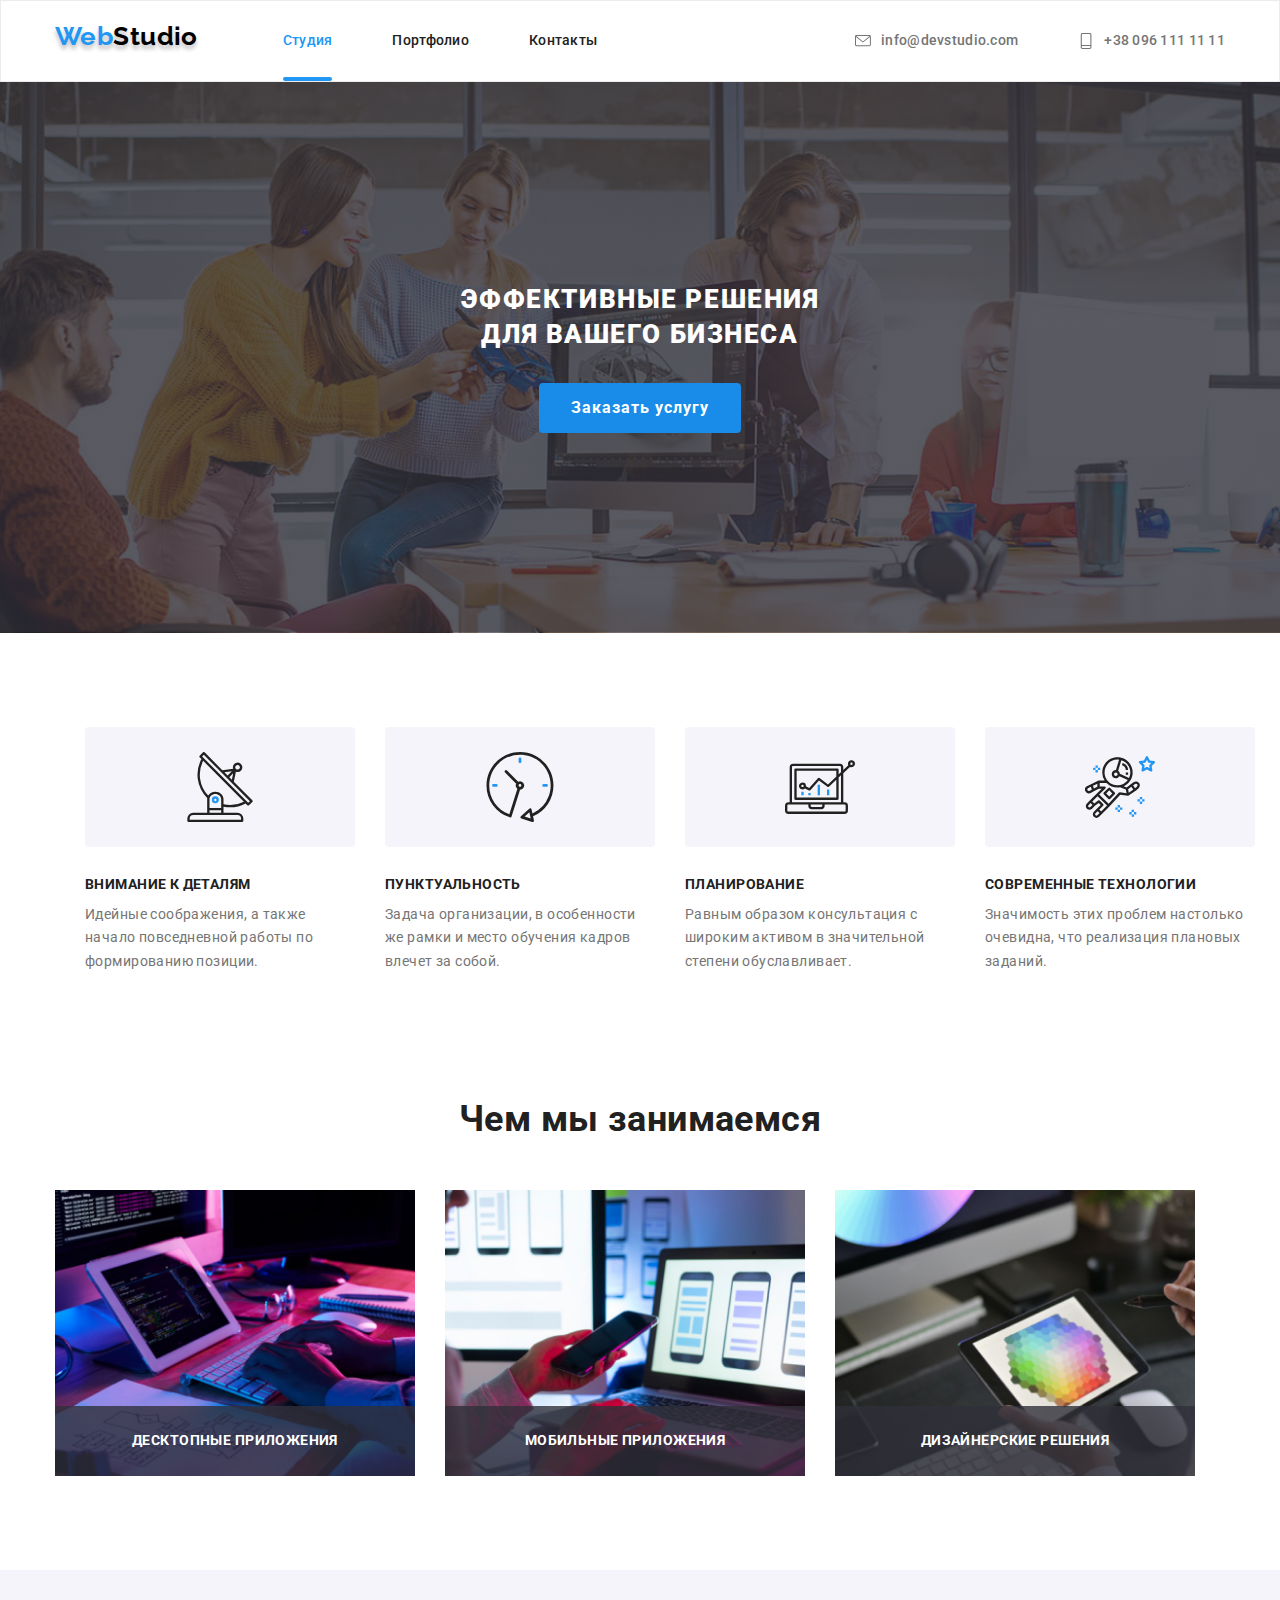
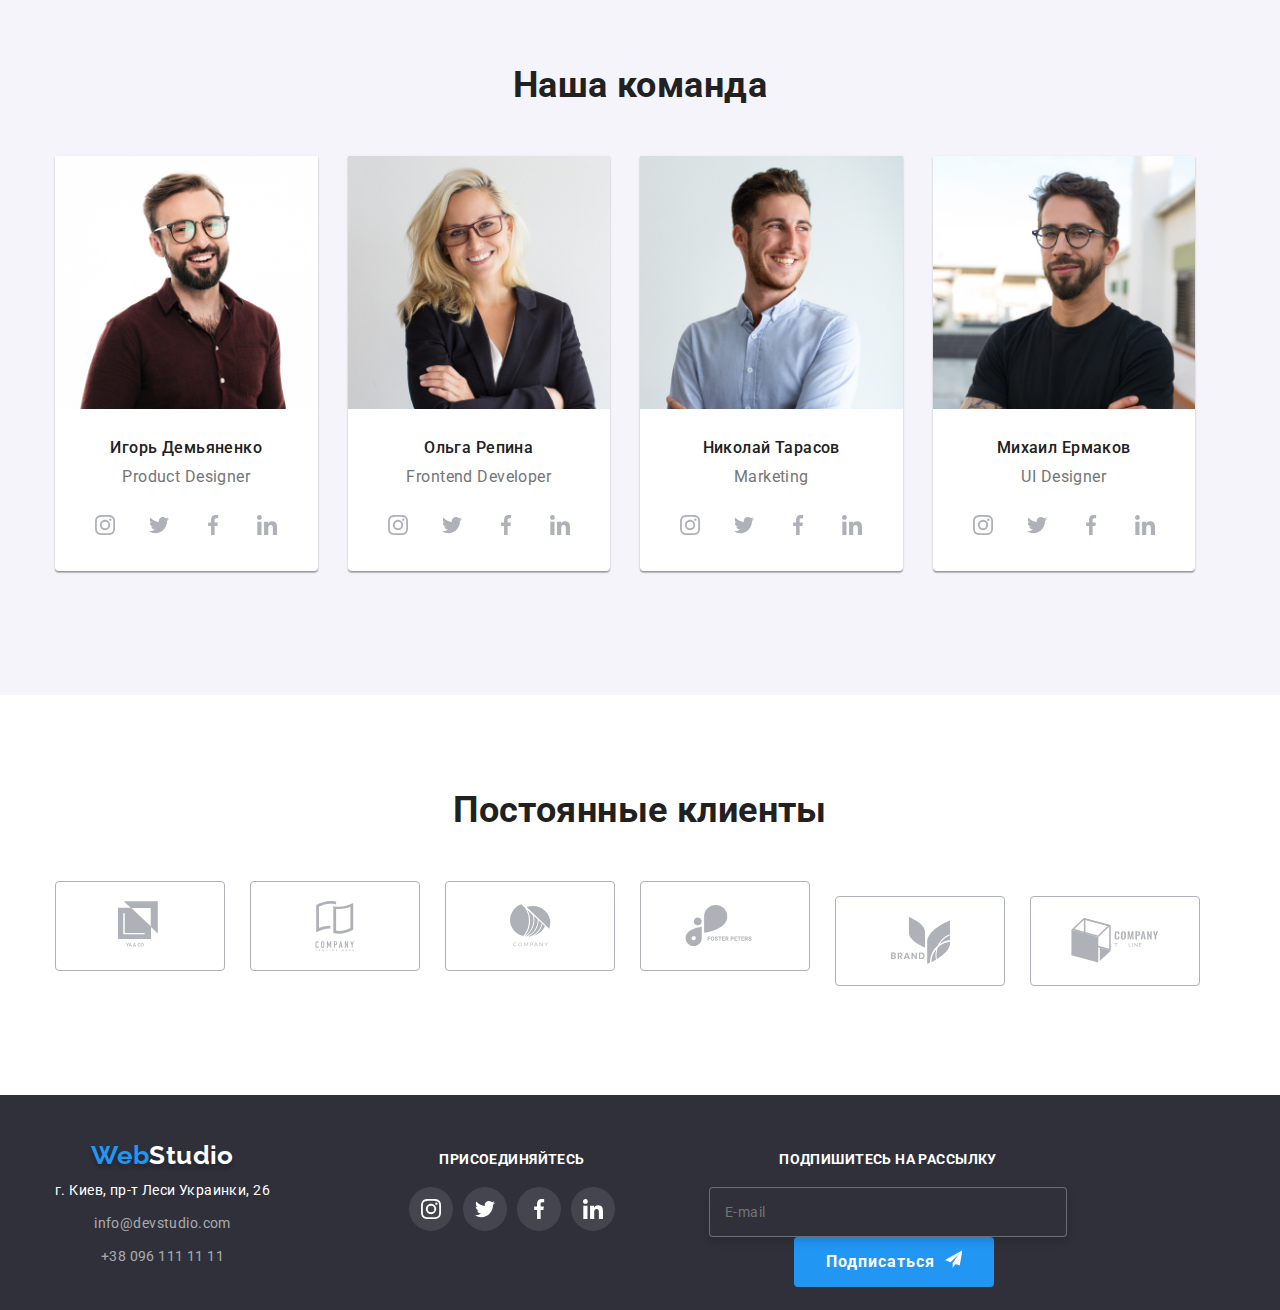
==== commit 7d7aa205: "image adaptive" ====
--- a/index.html
+++ b/index.html
@@ -116,18 +116,18 @@
     </div>
     </section>
 <!-- Чем занимаемся --> 
-    <section class="section doing">
+    <section class="section-doing">
         <div class="container"><h2 class="section-title"> Чем мы занимаемся </h2>
         <ul class="what-are-we-doing list"> 
             <li class="section-title-list list">  
-                <img class="section-title-image" src="./images/box1.jpg" width="370" height="294" alt="Фото ноутбук">
+                <img class="section-title-image" src="./images/box1.jpg" srcset="./images/box1@2x.jpg 2x" width="370" height="294" alt="Фото ноутбук">
                 <h3 class="section-title-text">Десктопные приложения</h3>
             </li>
             <li class="section-title-list list"> 
-                <img class="section-title-image"  src="./images/box2.jpg" width="370" height="294" alt="Фото телефон">
+                <img class="section-title-image"  src="./images/box2.jpg" srcset="./images/box2@2x.jpg 2x" width="370" height="294" alt="Фото телефон">
                 <h3 class="section-title-text">Мобильные приложения</h3> </li>
             <li class="section-title-list list">
-                <img class="section-title-image"  src="./images/box3.jpg" width="370" height="294" alt="Фото компьютер">
+                <img class="section-title-image"  src="./images/box3.jpg" srcset="./images/box3@2x.jpg 2x" width="370" height="294" alt="Фото компьютер">
                 <h3 class="section-title-text">Дизайнерские решения</h3> </li>
         </ul>
     </div> 
@@ -138,7 +138,7 @@
         <h2 class="section-title team" > Наша команда </h2>
         <ul class="team-list list"> 
         <li class="section-title-team" > 
-            <img src="./images/nic.jpg" width="270" height="260" alt="Фотография Николай Кучеренко">
+            <img src="./images/igor.jpg" srcset="./images/igor@2x.jpg 2x" width="270" height="260" alt="Фотография Николай Кучеренко">
              <h3 class="section-title-team-name">Игорь Демьяненко</h3>
             <p class="section-title-team-text" lang="en"> Product Designer</p> 
             <ul class="social link list">
@@ -165,7 +165,7 @@
             </ul>
         </li>
         
-        <li class="section-title-team" > <img src="./images/olga.jpg" width="270" height="260" alt="фото Ольга Иванова">
+        <li class="section-title-team" > <img src="./images/olga.jpg" srcset="./images/olga@2x.jpg 2x" width="270" height="260" alt="фото Ольга Иванова">
             <h3 class="section-title-team-name">Ольга Репина</h3>
         <p class="section-title-team-text" lang="en"> Frontend Developer </p> 
         <ul class="social link list">
@@ -192,7 +192,7 @@
         </ul>
     </li>
     
-       <li class="section-title-team"> <img src="./images/andry.jpg" width="270" height="260" alt="фото Андрей Шевченко">
+       <li class="section-title-team"> <img src="./images/nicolae.jpg" srcset="./images/nicolae@2x.jpg 2x" width="270" height="260" alt="фото Андрей Шевченко">
         <h3 class="section-title-team-name">Николай Тарасов</h3>
        <p class="section-title-team-text" lang="en"> Marketing </p> 
        <ul class="social link list">
@@ -218,7 +218,10 @@
             </svg></a></li>
     </ul>
    </li>
-   <li class="section-title-team"> <img src="./images/ivan.jpg" width="270" height="260" alt="фото Иван Николаев">
+   <li class="section-title-team"> <img src="./images/michail.jpg" 
+    srcset="./images/michail@2x.jpg 2x"
+    sizes="(min-width: 480px) 300px, (min-width: 1200px) 600px, 100vw"
+    width="270" height="260" alt="фото Иван Николаев">
         <h3 class="section-title-team-name">Михаил Ермаков</h3>
         <p class="section-title-team-text" lang="en"> UI Designer </p> 
         <ul class="social link list">
@@ -294,7 +297,7 @@
 <!-- Подвал -->
 
 <footer>
-<div class="container">
+<div class="container footer">
    <div class="footer-flex">
        <div class="footer-mobile">
      <div class="footer-section-address">
--- a/css/main.min.css
+++ b/css/main.min.css
@@ -1,2 +1,2 @@
-/*! normalize.css v8.0.1 | MIT License | github.com/necolas/normalize.css */html{line-height:1.15;-webkit-text-size-adjust:100%}body{margin:0}main{display:block}h1{font-size:2em;margin:0.67em 0}hr{box-sizing:content-box;height:0;overflow:visible}pre{font-family:monospace, monospace;font-size:1em}a{background-color:transparent}abbr[title]{border-bottom:none;text-decoration:underline;text-decoration:underline dotted}b,strong{font-weight:bolder}code,kbd,samp{font-family:monospace, monospace;font-size:1em}small{font-size:80%}sub,sup{font-size:75%;line-height:0;position:relative;vertical-align:baseline}sub{bottom:-0.25em}sup{top:-0.5em}img{border-style:none}button,input,optgroup,select,textarea{font-family:inherit;font-size:100%;line-height:1.15;margin:0}button,input{overflow:visible}button,select{text-transform:none}button,[type="button"],[type="reset"],[type="submit"]{-webkit-appearance:button}button::-moz-focus-inner,[type="button"]::-moz-focus-inner,[type="reset"]::-moz-focus-inner,[type="submit"]::-moz-focus-inner{border-style:none;padding:0}button:-moz-focusring,[type="button"]:-moz-focusring,[type="reset"]:-moz-focusring,[type="submit"]:-moz-focusring{outline:1px dotted ButtonText}fieldset{padding:0.35em 0.75em 0.625em}legend{box-sizing:border-box;color:inherit;display:table;max-width:100%;padding:0;white-space:normal}progress{vertical-align:baseline}textarea{overflow:auto}[type="checkbox"],[type="radio"]{box-sizing:border-box;padding:0}[type="number"]::-webkit-inner-spin-button,[type="number"]::-webkit-outer-spin-button{height:auto}[type="search"]{-webkit-appearance:textfield;outline-offset:-2px}[type="search"]::-webkit-search-decoration{-webkit-appearance:none}::-webkit-file-upload-button{-webkit-appearance:button;font:inherit}details{display:block}summary{display:list-item}template{display:none}[hidden]{display:none}.navigation-list-link,.address,.address-nav-list{font-weight:500;font-size:14px;line-height:1.14;letter-spacing:0.02em}.social,.what-are-we-doing{display:flex;flex-direction:row;flex-wrap:nowrap;justify-content:space-between;align-items:baseline}.backdrop,.section-title-text{display:flex;justify-content:center;align-items:center}.list,.logo.foot.link,.hero-section,.hero .hero-title,.features-section-for-images .icon-antenna,.what-are-we-doing,.portfolio.list{margin:0;padding:0}html{box-sizing:border-box}*,::before,::after{box-sizing:inherit}body{background-color:#fff;font-family:"Roboto",sans-serif;font-size:14px;color:#212121;letter-spacing:0.03em}img{display:block;max-width:100%;height:auto}.navigation{display:flex}.link{text-decoration:none;display:block}.list{list-style:none}.logo{font-family:Raleway;font-style:normal;font-weight:bold;font-size:26px;line-height:1.2;margin-right:85px;color:#000;text-shadow:0px 4px 4px rgba(0,0,0,0.25);animation-duration:10000ms}.logo .logo-web{color:#2196F3}.logo-studio{color:#fff}.logo.foot.link{margin-bottom:8px}.container{margin-left:auto;margin-right:auto;padding-left:15px;padding-right:15px;min-width:358px}@media screen and (min-width: 480px){.container{width:480px}}@media screen and (min-width: 768px){.container{width:768px}}@media screen and (min-width: 1200px){.container{width:1200px}}.section{padding-top:60px;padding-bottom:60px}@media screen and (min-width: 1200px){.section{padding-top:94px;padding-bottom:94px}}button{border:0}.menu-button{display:inline-flex;text-align:center;margin:0;padding:0;width:40px;height:40px;border:none;background-color:transparent}@media screen and (min-width: 768px){.menu-button{display:none}}.menu-button .icon-cross{display:none}.menu-button.is-open .icon-cross{display:block}.menu-button.is-open .icon-menu{display:none}.hero-title-button{font-weight:bold;font-size:16px;line-height:1.87;letter-spacing:0.06em;background-color:#2196F3;color:#fff;padding:10px 32px 10px 32px;border-radius:4px;border-color:#2196F3;transition:color 250ms cubic-bezier(0.4, 0, 0.2, 1)}.hero-title-button.hero:focus,.hero-title-button.hero:hover{color:#fff}.hero-title-button.hover-color{background-color:#188CE8;transition:color 250ms cubic-bezier(0.4, 0, 0.2, 1)}.hero-title-button.hover-color:hover{background-color:#2196F3}.work-button button{font-style:normal;font-weight:500;font-size:16px;line-height:1.62;text-align:center;background-color:#f5f4fa;border-radius:4px;border-width:0;padding-top:6px;padding-right:22px;padding-bottom:6px;padding-left:22px;color:#212121;background-color:#F5F4FA;transition:background-color 250ms cubic-bezier(0.4, 0, 0.2, 1),color 250ms cubic-bezier(0.4, 0, 0.2, 1)}.work-button button:focus,.work-button button:hover{color:#fff;outline:none;background-color:#2196F3}.filter-portfolio-button.work-button:not(:last-child){margin-right:8px}.footer-subscribe-button{margin-left:12px;fill:#fff;transition:background-color 250ms cubic-bezier(0.4, 0, 0.2, 1)}.footer-subscribe-button .svg{margin-left:10px}.footer-subscribe-button:hover,.footer-subscribe-button:focus{background-color:#188CE8}.social.link.list{display:flex;justify-content:center}.social-link-item{display:flex;justify-content:center;align-items:center;width:44px;height:44px;border-radius:50%;background-color:#fff;transition:background-color 500ms cubic-bezier(0.4, 0, 0.2, 1)}.social-link-item:hover,.social-link-item:focus{background-color:#2196F3}.social-link:not(:last-child){margin-right:10px}.social-link-svg{width:20px;height:20px;fill:#AFB1B8;transition:fill 250ms cubic-bezier(0.4, 0, 0.2, 1)}.social-link-item:hover .social-link-svg,.social-link-item:focus .social-link-svg{fill:#fff}.social-link-svg.bottom-svg{fill:#fff;transition:fill 250ms cubic-bezier(0.4, 0, 0.2, 1)}.social-link-item.bottom{background-color:rgba(255,255,255,0.1)}.social-link-item.bottom:hover,.social-link-item.bottom:focus{background-color:#2196F3}.backdrop{position:fixed;left:0;top:0;width:100%;height:100%;background-color:rgba(0,0,0,0.2);z-index:100}.modal-form{position:relative;height:609px;display:flex;flex-direction:column;background-color:#fff;border-radius:4px;padding:40px}.modal-form-title{font-family:"Roboto",sans-serif;font-style:normal;font-weight:bold;font-size:20px;line-height:23px;text-align:center;letter-spacing:0.03em;margin:0px;margin-bottom:30px;color:#212121}.modal-form-input{height:40px;padding-left:42px}.modal-form-input-wrapper{position:relative;margin-bottom:40px}.modal-form-input .text-message{border:1px solid rgba(33,33,33,0.2);border-radius:4px;cursor:pointer}.modal-form-input:focus,.modal-form-input:hover,.modal-form-input:not(:placeholder-shown){outline:none;border-color:#2196F3}.modal-form-input:focus::placeholder{color:#000}.modal-form-input::placeholder{color:transparent;transition:color 250ms linear 250ms}.modal-form-input,.modal-form-message{display:block;width:100%;font-family:"Roboto",sans-serif;font-style:normal;font-weight:normal;font-size:14px;line-height:16px;letter-spacing:0.01em;border:1px solid #4b4b4b;border-radius:4px;background-color:transparent}.modal-form-message{height:120px;resize:none;position:relative;margin-left:auto;margin-right:auto;margin-bottom:28px;display:flex;align-items:center}.modal-form-message:focus,.modal-form-message:not(:placeholder-shown){outline:none;border-color:#2196F3}.modal-form-message:focus::placeholder{color:#2196F3}.modal-form-input:not(:placeholder-shown) .form-message{top:-18px}.modal-form-svg{position:absolute;top:25%;left:19px;display:inline-block;width:16px;height:16px;fill:#212121;transition:fill 250ms cubic-bezier(0.4, 0, 0.2, 1)}.modal-form-label{position:absolute;top:50%;left:46px;transform:translateY(-50%);font-family:"Roboto",sans-serif;color:#757575;font-style:normal;font-weight:normal;font-size:14px;line-height:16px;letter-spacing:0.01em;transition:transform 250ms linear}.modal-form-label.form-message{top:20%;left:16px}.modal-form-input:focus+.modal-form-label,.modal-form-input:hover+.modal-form-label,.modal-form-input:not(:placeholder-shown)+.modal-form-label{transform:translateY(-39px) translateX(-28px);color:#2196F3}.modal-form-input.text-message:focus+.modal-form-label.form-message,.modal-form-input.text-message:hover+.modal-form-label.form-message,.modal-form-input.text-message:not(:placeholder-shown)+.modal-form-label.form-message{transform:translateY(-45px) translateX(0px)}.modal-form-input:focus ~ .modal-form-svg,.modal-form-input:hover ~ .modal-form-svg,.modal-form-input:not(:placeholder-shown) ~ .modal-form-svg{fill:#2196F3}.modal-form-checkbox{position:absolute;width:1px;height:1px;margin:-1px;border:0;padding:0;clip:rect(0 0 0 0);overflow:hidden}.modal-form-custom-checkbox{display:inline-block;width:16px;height:15px;margin-left:12px;display:inline-block;border:2px solid #212121;border-radius:2px}.modal-form-checkbox:checked+.modal-form-custom-checkbox{background-color:#2196F3;background-image:url(../images/icon-check.svg);background-position:50% 50%;border:2px solid #2196F3;border-radius:2px}.text-message{width:470px;height:120px;resize:none;padding:12px 16px}.modal-form-option{margin-bottom:0px}.modal-form-option-label{margin-bottom:20px}.modal-form-option-span{font-size:12px;margin-left:9px;font-family:"Roboto",sans-serif;font-style:normal;font-weight:normal;font-size:14px;line-height:24px;letter-spacing:0.03em;color:#757575}.modal-form-option-spana{color:#2196F3}.modal-form-btn{font-weight:bold;font-size:16px;line-height:1.87;letter-spacing:0.06em;background-color:#2196F3;color:#fff;padding:10px 32px 10px 32px;margin:auto;margin-bottom:30px;width:200px;height:50px;border-radius:4px;border-color:#2196F3;transition:color 250ms cubic-bezier(0.4, 0, 0.2, 1);text-transform:uppercase;cursor:pointer}.modal-form-btn:hover,.modal-form-btn:focus{background-color:#188CE8}.is-hidden{opacity:0;visibility:hidden;pointer-events:none}.modal-close-btn-svg{position:absolute;display:flex;justify-content:center;width:11px;height:11px;fill:#000}.modal-close-btn:focus .modal-close-btn-svg,.modal-close-btn:hover .modal-close-btn-svg{fill:#2196F3}.modal-close-btn{position:absolute;top:8px;right:8px;width:30px;height:30px;border-radius:50%;background-color:transparent;border:1px solid rgba(0,0,0,0.1);cursor:pointer;transition:color 250ms linear;display:flex;justify-content:center;align-items:center;transition-duration:250ms;transition-timing-function:cubic-bezier(0.4, 0, 0.2, 1)}.header{position:relative;border:1px solid #ECECEC}@media screen and (max-width: 767px){.navigation{position:relative;align-items:center;justify-content:space-between;flex-grow:1;height:60px}.menu-container{background-color:#fff;padding-top:60px;padding-bottom:60px;text-align:center;font-size:20px}}@media screen and (min-width: 767px){.navigation{align-items:baseline}.navigation-list{display:flex;align-items:center}.navigation-list-item:not(:last-child){margin-right:50px}}@media screen and (max-width: 767px){.menu-container{display:none;position:absolute;top:100%;left:0;width:100%}.menu-container.is-open{display:block}}@media screen and (min-width: 768px){.menu-container{display:flex;justify-content:space-between;flex-grow:1}}@media screen and (max-width: 767px){.navigation-list{margin-bottom:60px}.navigation-list-link{display:inline-block}.navigation-list-link.studio{padding-bottom:8px}.navigation-list-link.portfolio{padding-bottom:8px}}.navigation-list-link{transition:color 250ms cubic-bezier(0.4, 0, 0.2, 1);position:relative}@media screen and (min-width: 768px){.navigation-list-link.link{color:#212121;padding-top:32px;padding-bottom:32px}}.navigation-list-link:hover,.navigation-list-link:focus{color:#2196F3}@media screen and (max-width: 480px){.navigation-list-item:not(:last-child){margin-bottom:40px;text-align:center}}@media screen and (min-width: 780px){.navigation-list-item{position:relative}.navigation-list-item:not(:last-child){margin-right:60px}}.navigation-list-link.studio::after,.navigation-list-link.portf::after{position:absolute;bottom:0;left:0;display:block;content:"";width:100%;height:4px;background:#2196F3;border-radius:2px}.navigation-list-link.studio:hover::after,.navigation-list-link.portf:hover::after{background-color:#757575}.navigation-list-link.studio,.navigation-list-link.portf{color:#2196F3;transition:color 1030ms cubic-bezier(0.4, 0, 0.2, 1),background-color 1030ms cubic-bezier(0.4, 0, 0.2, 1)}.navigation-list-link.studio:hover,.navigation-list-link.studio:focus,.navigation-list-link.portf:hover,.navigation-list-link.portf:focus{color:#757575}.address{display:block;font-style:normal}@media screen and (min-width: 1200px){.address-nav{display:flex}}.address-nav-link{color:#757575;transition:color 250ms cubic-bezier(0.4, 0, 0.2, 1)}.address-nav-link:hover,.address-nav-link:focus{color:#2196F3}@media screen and (min-width: 1200px){.address-nav-link{display:flex;flex-wrap:nowrap;align-content:flex-start}}@media screen and (max-width: 480px){.address-nav-list{display:block}.address-nav-list:not(:last-child){margin-bottom:16px}}@media screen and (min-width: 1200px){.address-nav-list:not(:last-child){margin-right:60px}}.address-nav-list-svg{align-items:center;padding:0px;margin:0px;fill:#757575;width:16px;height:16px;margin-right:10px;transition:fill 250ms cubic-bezier(0.4, 0, 0.2, 1)}.address-nav-link:hover .address-nav-list-svg,.address-nav-link:focus .address-nav-list-svg{fill:#2196F3}.icon-cross{width:24px;height:16px}.icon-cross:hover,.icon-cross:focus{fill:#2196F3}.icon-menu{width:19px;height:19px}.icon-menu:hover,.icon-menu:focus{fill:#2196F3}.hero{text-align:center;animation-duration:2000ms}.hero-section{margin-left:auto;margin-right:auto;background-image:linear-gradient(rgba(47,48,58,0.8), rgba(47,48,58,0.8)),url(../images/hero.jpg);background-repeat:no-repeat;background-position:center;padding-top:118px;padding-bottom:118px;max-width:1600px;background-size:cover}.hero .hero-title{font-weight:900;font-size:26px;line-height:1.36;letter-spacing:0.06em;text-transform:uppercase;margin-bottom:30px;color:#fff}@media screen and (min-width: 1200px){.hero-section{padding-top:200px;padding-bottom:200px}.hero-title{font-size:44px}}.features-list-heading{font-weight:bold;font-size:14px;line-height:1.14;text-transform:uppercase;margin:0px;margin-bottom:10px;color:#212121;text-align:center}@media screen and (min-width: 768px){.features-list-heading{text-align:left}}@media screen and (max-width: 786px){.features-section:not(:last-child){margin-bottom:30px}}@media screen and (min-width: 768px){.features-list{display:flex;flex-direction:row;flex-wrap:wrap;justify-content:space-between;align-items:baseline}.features-section{width:calc((100% - 30px) / 2)}.features-section:nth-child(-n+2){margin-bottom:30px}}@media screen and (min-width: 1200px){.features-list{flex-wrap:nowrap}}.features-section-for-images{display:flex;height:120px;margin-bottom:30px;background-color:#F5F4FA;padding-top:25px;padding-right:100px;padding-bottom:25px;padding-left:100px;border-radius:4px}.features-section-for-images .icon-antenna{display:block;width:70px;height:70px;border:none;fill:#757575}@media screen and (min-width: 1200px){.features-section-for-images{width:270px}}.features-list-text{font-weight:normal;font-size:14px;line-height:1.71;margin:0px;color:#757575}.section.doing{display:none}@media screen and (min-width: 1200px){.section{display:block}}.section-title{font-weight:bold;font-size:36px;line-height:42px;text-align:center;padding:0px;margin-top:0px;margin-bottom:50px;color:#212121}.section-title-list{position:relative;display:block;margin-right:30px}.section-title-text{position:absolute;left:0;bottom:0;width:100%;height:70px;font-weight:bold;font-size:14px;line-height:1.14;text-align:center;letter-spacing:0.03em;text-transform:uppercase;padding-top:27px;padding-bottom:27px;margin:0px;background-color:rgba(47,48,58,0.8);color:#fff}.what-are-we-doing{padding-inline-start:0px}.section.team{background-color:#F5F4FA}@media screen and (max-width: 786px){.section-title-team:not(:last-child){margin-bottom:30px}}.section-title-team{background-color:#fff;box-shadow:0px 2px 1px rgba(0,0,0,0.2),0px 1px 1px rgba(0,0,0,0.14),0px 1px 3px rgba(0,0,0,0.12);border-radius:0px 0px 4px 4px;padding-bottom:24px;list-style:none}.section-title-team-name{font-weight:500;font-size:16px;line-height:1.18;text-align:center;margin:0px;margin-top:30px;margin-bottom:10px;color:#212121}.section-title-team-text{font-weight:normal;font-size:16px;line-height:1.18;text-align:center;margin:0px;margin-bottom:16px;color:#757575}.team-list{display:block;padding-inline-start:0px;margin:0px}@media screen and (min-width: 768px){.team-list{display:flex;flex-direction:row;flex-wrap:wrap;justify-content:space-between;align-items:baseline}.section-title-team{width:calc((100% - 30px) / 2)}.section-title-team:nth-child(-n+2){margin-bottom:30px}}@media screen and (min-width: 1200px){.team-list{flex-wrap:nowrap}.section-title-team{margin-right:30px}}.clients{display:flex;flex-direction:row;flex-wrap:wrap;justify-content:space-between;margin:0px;align-items:center}.clients-list{width:calc((100% - 30px) / 2)}.clients-list:nth-child(-n+4){margin-bottom:30px}@media screen and (min-width: 768px){.clients-list{width:calc((100% - 60px) / 3)}.clients-list:nth-child(n+4){margin-bottom:0px}}@media screen and (min-width: 1020px){.clients{flex-wrap:nowrap;align-items:baseline}.clients-list-logo{width:170px}}.clients-list-logo{display:flex;height:90px;justify-content:center;border:1px solid #AFB1B8;box-sizing:border-box;border-radius:4px;transition:border 250ms cubic-bezier(0.4, 0, 0.2, 1)}.clients-list-logo:hover,.clients-list-logo:focus{border:1px solid #2196F3}.clients-list-logo-svg{fill:#AFB1B8;display:flex;align-self:center;transition:fill 250ms cubic-bezier(0.4, 0, 0.2, 1)}.clients-list-logo:hover .clients-list-logo-svg,.clients-list-logo:focus .clients-list-logo-svg{fill:#2196F3}footer{text-align:center;background-color:#2F303A;box-shadow:0px 4px 4px rgba(0,0,0,0.25)}@media screen and (max-width: 768px){.footer-section-address{margin-bottom:50px}.footer-section.join-in{margin-bottom:50px}}@media screen and (max-width: 1200px){.footer-subscribe-input{width:450px;height:50px;margin-bottom:20px}.footer-subscribe-label{top:20%}}.address-footer{font-weight:normal;font-size:14px;font-style:normal;line-height:1.71;display:block;color:#fff}.address-footer.text{margin-bottom:9px}.address-nav-link-footer{color:rgba(255,255,255,0.6)}.address-nav-link-footer.mail{margin-bottom:9px}@media screen and (min-width: 480px){.footer-flex{padding-bottom:60px;padding-top:60px}}@media screen and (min-width: 768px){.footer-flex{padding-top:0px;padding-bottom:60px}.footer-mobile{display:flex;padding-top:60px;align-items:baseline;padding-bottom:60px;margin-right:60px;margin-left:60px}.footer-section-address{margin-right:165px}.div-subscribe-form{display:flex;justify-content:center}.footer-subscribe-form{display:flex;align-items:center;flex-direction:column}.footer-subscribe-button{display:flex;width:200px;height:50px}.footer-subscribe-button-text{margin-right:10px}}@media screen and (min-width: 1200px){.footer-mobile{display:block;padding-top:0px;padding-bottom:0px;margin-right:0px;margin-left:0px}.footer-flex{display:flex;padding-bottom:0px;padding-top:45px;align-items:baseline;padding-bottom:23px}.footer-section.join-in{margin-left:69px}.footer-subscribe{margin-left:94px}.footer-subscribe-form{display:flex;justify-content:center}.footer-subscribe-input{width:358px}.footer-subscribe-label{top:50%}.footer-section-address{flex-direction:column}}.join-in{margin-bottom:20px}.join-in-text{display:block;font-weight:bold;font-size:14px;line-height:16px;text-transform:uppercase;color:#fff;margin-bottom:20px}.join-in-svg{margin-left:10px;width:24px;height:24px;fill:#fff}.footer-subscribe{text-align:center;position:relative;margin:0px}.footer-subscribe-form{position:relative;margin:0px}.footer-subscribe-input{border-radius:4px;padding-left:15px;color:#fff;border:1px solid rgba(255,255,255,0.3);background-color:#2F303A;filter:drop-shadow(0px 4px 4px rgba(0,0,0,0.15))}.footer-subscribe-label{position:absolute;left:16px;transform:translateY(-50%);transition-duration:250ms;transition-timing-function:cubic-bezier(0.4, 0, 0.2, 1);color:#757575}.footer-subscribe-input:focus+.footer-subscribe-label,.footer-subscribe-input:not(:placeholder-shown)+.footer-subscribe-label{opacity:0}.portfolio-box{position:relative;overflow:hidden}.container.portfolio{padding-bottom:94px}.filter-portfolio{display:flex;justify-content:center;margin-bottom:50px}.portfolio.list{display:flex;flex-wrap:wrap;background-color:#fff}.portfolio-list:not(:nth-child(3n)){margin-right:30px}.portfolio-list:not(:nth-last-child(-n+3)){margin-bottom:30px}.portfolio-list-class{padding:20px 24px;border-left:1px solid #EEEEEE;border-right:1px solid #EEEEEE;border-bottom:1px solid #EEEEEE}.portfolio-list-link{transition:box-shadow 250ms cubic-bezier(0.4, 0, 0.2, 1)}.portfolio-list-link:hover,.portfolio-list-link:focus{box-shadow:1px 4px 6px rgba(0,0,0,0.16),0px 4px 4px rgba(0,0,0,0.06),0px 1px 1px rgba(0,0,0,0.12)}.portfolio-list-title{font-weight:bold;font-size:18px;line-height:2;letter-spacing:0.06em;margin:0px;margin-bottom:4px;color:#212121}.portfolio-list-text{font-weight:normal;font-size:16px;line-height:1.87;margin:0px;color:#757575}.portfolio-text-hidden{display:block;top:0;position:absolute;width:100%;left:0;margin:0;padding:63px 24px;height:101%;font-size:18px;line-height:1.55em;color:#fff;background-color:rgba(33,150,243,0.9);transform:translateY(100%);transition-duration:1000ms;transition-timing-function:cubic-bezier(0.4, 0, 0.2, 1)}.portfolio-list:hover .portfolio-text-hidden{transform:translateX(0);top:100}
+/*! normalize.css v8.0.1 | MIT License | github.com/necolas/normalize.css */html{line-height:1.15;-webkit-text-size-adjust:100%}body{margin:0}main{display:block}h1{font-size:2em;margin:0.67em 0}hr{box-sizing:content-box;height:0;overflow:visible}pre{font-family:monospace, monospace;font-size:1em}a{background-color:transparent}abbr[title]{border-bottom:none;text-decoration:underline;text-decoration:underline dotted}b,strong{font-weight:bolder}code,kbd,samp{font-family:monospace, monospace;font-size:1em}small{font-size:80%}sub,sup{font-size:75%;line-height:0;position:relative;vertical-align:baseline}sub{bottom:-0.25em}sup{top:-0.5em}img{border-style:none}button,input,optgroup,select,textarea{font-family:inherit;font-size:100%;line-height:1.15;margin:0}button,input{overflow:visible}button,select{text-transform:none}button,[type="button"],[type="reset"],[type="submit"]{-webkit-appearance:button}button::-moz-focus-inner,[type="button"]::-moz-focus-inner,[type="reset"]::-moz-focus-inner,[type="submit"]::-moz-focus-inner{border-style:none;padding:0}button:-moz-focusring,[type="button"]:-moz-focusring,[type="reset"]:-moz-focusring,[type="submit"]:-moz-focusring{outline:1px dotted ButtonText}fieldset{padding:0.35em 0.75em 0.625em}legend{box-sizing:border-box;color:inherit;display:table;max-width:100%;padding:0;white-space:normal}progress{vertical-align:baseline}textarea{overflow:auto}[type="checkbox"],[type="radio"]{box-sizing:border-box;padding:0}[type="number"]::-webkit-inner-spin-button,[type="number"]::-webkit-outer-spin-button{height:auto}[type="search"]{-webkit-appearance:textfield;outline-offset:-2px}[type="search"]::-webkit-search-decoration{-webkit-appearance:none}::-webkit-file-upload-button{-webkit-appearance:button;font:inherit}details{display:block}summary{display:list-item}template{display:none}[hidden]{display:none}.navigation-list-link,.address,.address-nav-list{font-weight:500;font-size:14px;line-height:1.14;letter-spacing:0.02em}.social,.what-are-we-doing{display:flex;flex-direction:row;flex-wrap:nowrap;justify-content:space-between;align-items:baseline}.backdrop,.section-title-text{display:flex;justify-content:center;align-items:center}.list,.logo.foot.link,.hero-section,.hero .hero-title,.features-section-for-images .icon-antenna,.what-are-we-doing,.portfolio.list{margin:0;padding:0}html{box-sizing:border-box}*,::before,::after{box-sizing:inherit}body{background-color:#fff;font-family:"Roboto",sans-serif;font-size:14px;color:#212121;letter-spacing:0.03em}img{display:block;max-width:100%;height:auto}.navigation{display:flex}.link{text-decoration:none;display:block}.list{list-style:none}.logo{font-family:Raleway;font-style:normal;font-weight:bold;font-size:26px;line-height:1.2;margin-right:85px;color:#000;text-shadow:0px 4px 4px rgba(0,0,0,0.25);animation-duration:10000ms}.logo .logo-web{color:#2196F3}.logo-studio{color:#fff}.logo.foot.link{margin-bottom:8px}.container{margin-left:auto;margin-right:auto;padding-left:15px;padding-right:15px;min-width:358px}@media screen and (min-width: 480px){.container{width:480px}}@media screen and (min-width: 768px){.container{width:768px}}@media screen and (min-width: 1200px){.container{width:1200px}}.section{padding-top:60px;padding-bottom:60px}@media screen and (min-width: 1200px){.section{padding-top:94px;padding-bottom:94px}}button{border:0}.menu-button{display:inline-flex;text-align:center;margin:0;padding:0;width:40px;height:40px;border:none;background-color:transparent}@media screen and (min-width: 768px){.menu-button{display:none}}.menu-button .icon-cross{display:none}.menu-button.is-open .icon-cross{display:block}.menu-button.is-open .icon-menu{display:none}.hero-title-button{font-weight:bold;font-size:16px;line-height:1.87;letter-spacing:0.06em;background-color:#2196F3;color:#fff;padding:10px 32px 10px 32px;border-radius:4px;border-color:#2196F3;transition:color 250ms cubic-bezier(0.4, 0, 0.2, 1)}.hero-title-button.hero:focus,.hero-title-button.hero:hover{color:#fff}.hero-title-button.hover-color{background-color:#188CE8;transition:color 250ms cubic-bezier(0.4, 0, 0.2, 1)}.hero-title-button.hover-color:hover{background-color:#2196F3}.work-button button{font-style:normal;font-weight:500;font-size:16px;line-height:1.62;text-align:center;background-color:#f5f4fa;border-radius:4px;border-width:0;padding-top:6px;padding-right:22px;padding-bottom:6px;padding-left:22px;color:#212121;background-color:#F5F4FA;transition:background-color 250ms cubic-bezier(0.4, 0, 0.2, 1),color 250ms cubic-bezier(0.4, 0, 0.2, 1)}.work-button button:focus,.work-button button:hover{color:#fff;outline:none;background-color:#2196F3}.filter-portfolio-button:first-child{margin-bottom:15px}.filter-portfolio-button.work-button:not(:last-child){margin-right:8px}.footer-subscribe-button{margin-left:12px;fill:#fff;transition:background-color 250ms cubic-bezier(0.4, 0, 0.2, 1)}.footer-subscribe-button .svg{margin-left:10px}.footer-subscribe-button:hover,.footer-subscribe-button:focus{background-color:#188CE8}.social.link.list{display:flex;justify-content:center}.social-link-item{display:flex;justify-content:center;align-items:center;width:44px;height:44px;border-radius:50%;background-color:#fff;transition:background-color 500ms cubic-bezier(0.4, 0, 0.2, 1)}.social-link-item:hover,.social-link-item:focus{background-color:#2196F3}.social-link:not(:last-child){margin-right:10px}.social-link-svg{width:20px;height:20px;fill:#AFB1B8;transition:fill 250ms cubic-bezier(0.4, 0, 0.2, 1)}.social-link-item:hover .social-link-svg,.social-link-item:focus .social-link-svg{fill:#fff}.social-link-svg.bottom-svg{fill:#fff;transition:fill 250ms cubic-bezier(0.4, 0, 0.2, 1)}.social-link-item.bottom{background-color:rgba(255,255,255,0.1)}.social-link-item.bottom:hover,.social-link-item.bottom:focus{background-color:#2196F3}.backdrop{position:fixed;left:0;top:0;width:100%;height:100%;background-color:rgba(0,0,0,0.2);z-index:100}.modal-form{position:relative;height:609px;display:flex;flex-direction:column;background-color:#fff;border-radius:4px;padding:40px}.modal-form-title{font-family:"Roboto",sans-serif;font-style:normal;font-weight:bold;font-size:20px;line-height:30px;text-align:center;letter-spacing:0.03em;margin:0px;margin-bottom:30px;color:#212121}@media screen and (min-width: 480px){.modal-form{width:450px;height:609px}}@media screen and (min-width: 1200px){.modal-form-title{line-height:23px}.modal-form{width:528px;height:581px}}.modal-form-input{height:40px;padding-left:42px}.modal-form-input-wrapper{position:relative;margin-bottom:40px}.modal-form-input .text-message{border:1px solid rgba(33,33,33,0.2);border-radius:4px;cursor:pointer}.modal-form-input:focus,.modal-form-input:hover,.modal-form-input:not(:placeholder-shown){outline:none;border-color:#2196F3}.modal-form-input:focus::placeholder{color:#000}.modal-form-input::placeholder{color:transparent;transition:color 250ms linear 250ms}.modal-form-input,.modal-form-message{display:block;width:100%;font-family:"Roboto",sans-serif;font-style:normal;font-weight:normal;font-size:14px;line-height:16px;letter-spacing:0.01em;border:1px solid #4b4b4b;border-radius:4px;background-color:transparent}.modal-form-message{height:120px;resize:none;position:relative;margin-left:auto;margin-right:auto;margin-bottom:28px;display:flex;align-items:center}.modal-form-message:focus,.modal-form-message:not(:placeholder-shown){outline:none;border-color:#2196F3}.modal-form-message:focus::placeholder{color:#2196F3}.modal-form-input:not(:placeholder-shown) .form-message{top:-18px}.modal-form-svg{position:absolute;top:25%;left:19px;display:inline-block;width:16px;height:16px;fill:#212121;transition:fill 250ms cubic-bezier(0.4, 0, 0.2, 1)}.modal-form-label{position:absolute;top:50%;left:46px;transform:translateY(-50%);font-family:"Roboto",sans-serif;color:#757575;font-style:normal;font-weight:normal;font-size:14px;line-height:16px;letter-spacing:0.01em;transition:transform 250ms linear}.modal-form-label.form-message{top:20%;left:16px}.modal-form-input:focus+.modal-form-label,.modal-form-input:hover+.modal-form-label,.modal-form-input:not(:placeholder-shown)+.modal-form-label{transform:translateY(-39px) translateX(-28px);color:#2196F3}.modal-form-input.text-message:focus+.modal-form-label.form-message,.modal-form-input.text-message:hover+.modal-form-label.form-message,.modal-form-input.text-message:not(:placeholder-shown)+.modal-form-label.form-message{transform:translateY(-45px) translateX(0px)}.modal-form-input:focus ~ .modal-form-svg,.modal-form-input:hover ~ .modal-form-svg,.modal-form-input:not(:placeholder-shown) ~ .modal-form-svg{fill:#2196F3}.modal-form-checkbox{position:absolute;width:1px;height:1px;margin:-1px;border:0;padding:0;clip:rect(0 0 0 0);overflow:hidden}.modal-form-custom-checkbox{display:inline-block;width:16px;height:15px;margin-left:12px;display:inline-block;border:2px solid #212121;border-radius:2px}.modal-form-checkbox:checked+.modal-form-custom-checkbox{background-color:#2196F3;background-image:url(../images/icon-check.svg);background-position:50% 50%;border:2px solid #2196F3;border-radius:2px}.text-message{width:470px;height:120px;resize:none;padding:12px 16px}.modal-form-option{margin-bottom:0px}.modal-form-option-label{margin-bottom:20px}.modal-form-option-span{font-size:12px;margin-left:9px;font-family:"Roboto",sans-serif;font-style:normal;font-weight:normal;font-size:14px;line-height:24px;letter-spacing:0.03em;color:#757575}.modal-form-option-spana{color:#2196F3}.modal-form-btn{font-weight:bold;font-size:16px;line-height:1.87;letter-spacing:0.06em;background-color:#2196F3;color:#fff;padding:10px 32px 10px 32px;margin:auto;margin-bottom:30px;width:200px;height:50px;border-radius:4px;border-color:#2196F3;transition:color 250ms cubic-bezier(0.4, 0, 0.2, 1);text-transform:uppercase;cursor:pointer}.modal-form-btn:hover,.modal-form-btn:focus{background-color:#188CE8}.is-hidden{opacity:0;visibility:hidden;pointer-events:none}.modal-close-btn-svg{position:absolute;display:flex;justify-content:center;width:11px;height:11px;fill:#000}.modal-close-btn:focus .modal-close-btn-svg,.modal-close-btn:hover .modal-close-btn-svg{fill:#2196F3}.modal-close-btn{position:absolute;top:8px;right:8px;width:30px;height:30px;border-radius:50%;background-color:transparent;border:1px solid rgba(0,0,0,0.1);cursor:pointer;transition:color 250ms linear;display:flex;justify-content:center;align-items:center;transition-duration:250ms;transition-timing-function:cubic-bezier(0.4, 0, 0.2, 1)}.header{position:relative;border:1px solid #ECECEC}@media screen and (max-width: 767px){.navigation{position:relative;align-items:center;justify-content:space-between;flex-grow:1;height:60px}.menu-container{background-color:#fff;padding-top:60px;padding-bottom:60px;text-align:center;font-size:20px}}@media screen and (min-width: 767px){.navigation{align-items:baseline}.navigation-list{display:flex;align-items:center}.navigation-list-item:not(:last-child){margin-right:50px}}@media screen and (max-width: 767px){.menu-container{display:none;position:absolute;top:100%;left:0;width:100%}.menu-container.is-open{display:block}}@media screen and (min-width: 768px){.menu-container{display:flex;align-items:center;justify-content:space-between;flex-grow:1}}@media screen and (max-width: 767px){.navigation-list{margin-bottom:60px}.navigation-list-link{display:inline-block}.navigation-list-link.studio{padding-bottom:8px}.navigation-list-link.portfolio{padding-bottom:8px}}.navigation-list-link{transition:color 250ms cubic-bezier(0.4, 0, 0.2, 1);position:relative}@media screen and (min-width: 768px){.navigation-list-link.link{color:#212121;padding-top:32px;padding-bottom:32px}}.navigation-list-link:hover,.navigation-list-link:focus{color:#2196F3}@media screen and (max-width: 480px){.navigation-list-item:not(:last-child){margin-bottom:40px;text-align:center}}@media screen and (min-width: 780px){.navigation-list-item{position:relative}.navigation-list-item:not(:last-child){margin-right:60px}}.navigation-list-link.studio::after,.navigation-list-link.portf::after{position:absolute;bottom:0;left:0;display:block;content:"";width:100%;height:4px;background:#2196F3;border-radius:2px}.navigation-list-link.studio:hover::after,.navigation-list-link.portf:hover::after{background-color:#757575}.navigation-list-link.studio,.navigation-list-link.portf{color:#2196F3;transition:color 1030ms cubic-bezier(0.4, 0, 0.2, 1),background-color 1030ms cubic-bezier(0.4, 0, 0.2, 1)}.navigation-list-link.studio:hover,.navigation-list-link.studio:focus,.navigation-list-link.portf:hover,.navigation-list-link.portf:focus{color:#757575}.address{display:block;font-style:normal}@media screen and (min-width: 1200px){.address-nav{display:flex}}.address-nav-link{color:#757575;transition:color 250ms cubic-bezier(0.4, 0, 0.2, 1)}.address-nav-link:hover,.address-nav-link:focus{color:#2196F3}@media screen and (min-width: 1200px){.address-nav-link{display:flex;flex-wrap:nowrap;align-content:flex-start}}@media screen and (max-width: 480px){.address-nav-list{display:block}.address-nav-list:not(:last-child){margin-bottom:16px}}@media screen and (min-width: 1200px){.address-nav-list:not(:last-child){margin-right:60px}}.address-nav-list-svg{align-items:center;padding:0px;margin:0px;fill:#757575;width:16px;height:16px;margin-right:10px;transition:fill 250ms cubic-bezier(0.4, 0, 0.2, 1)}.address-nav-link:hover .address-nav-list-svg,.address-nav-link:focus .address-nav-list-svg{fill:#2196F3}.icon-cross{width:24px;height:16px}.icon-cross:hover,.icon-cross:focus{fill:#2196F3}.icon-menu{width:19px;height:19px}.icon-menu:hover,.icon-menu:focus{fill:#2196F3}.hero{text-align:center;animation-duration:2000ms}.hero-section{margin-left:auto;margin-right:auto;background-image:linear-gradient(rgba(47,48,58,0.8), rgba(47,48,58,0.8)),url(../images/hero.jpg);background-repeat:no-repeat;background-position:center;padding-top:118px;padding-bottom:118px;max-width:1600px;background-size:cover}.hero .hero-title{font-weight:900;font-size:26px;line-height:1.36;letter-spacing:0.06em;text-transform:uppercase;margin-bottom:30px;color:#fff}@media screen and (min-width: 1200px){.hero-section{padding-top:200px;padding-bottom:200px}.hero-title{font-size:44px}}.features-list-heading{font-weight:bold;font-size:14px;line-height:1.14;text-transform:uppercase;margin:0px;margin-bottom:10px;color:#212121;text-align:center}@media screen and (min-width: 768px){.features-list-heading{text-align:left}}@media screen and (max-width: 786px){.features-section:not(:last-child){margin-bottom:30px}}@media screen and (min-width: 768px){.features-list{display:flex;flex-direction:row;flex-wrap:wrap;justify-content:space-between;align-items:baseline}}@media screen and (min-width: 768px), screen and (max-width: 1199px){.features-section{width:calc((100% - 30px) / 2)}.features-section:nth-child(-n+2){margin-bottom:30px}}@media screen and (min-width: 1200px){.features-list{flex-wrap:nowrap}.features-section{margin-left:30px}}.features-section-for-images{display:flex;height:120px;margin-bottom:30px;background-color:#F5F4FA;padding-top:25px;padding-right:100px;padding-bottom:25px;padding-left:100px;border-radius:4px}.features-section-for-images .icon-antenna{display:block;width:70px;height:70px;border:none;fill:#757575}@media screen and (min-width: 1200px){.features-section-for-images{width:270px}}.features-list-text{font-weight:normal;font-size:14px;line-height:1.71;margin:0px;color:#757575}@media screen and (max-width: 1200px){.section-doing{visibility:hidden;display:none}}.section-doing{padding-bottom:94px}.section-title{font-weight:bold;font-size:36px;line-height:42px;text-align:center;padding:0px;margin-top:0px;margin-bottom:50px;color:#212121}.section-title-list{position:relative;display:block;margin-right:30px}.section-title-text{position:absolute;left:0;bottom:0;width:100%;height:70px;font-weight:bold;font-size:14px;line-height:1.14;text-align:center;letter-spacing:0.03em;text-transform:uppercase;padding-top:27px;padding-bottom:27px;margin:0px;background-color:rgba(47,48,58,0.8);color:#fff}.what-are-we-doing{padding-inline-start:0px}.section.team{background-color:#F5F4FA}.section-title-team{background-color:#fff;box-shadow:0px 2px 1px rgba(0,0,0,0.2),0px 1px 1px rgba(0,0,0,0.14),0px 1px 3px rgba(0,0,0,0.12);border-radius:0px 0px 4px 4px;padding-bottom:24px;list-style:none}.section-title-team-name{font-weight:500;font-size:16px;line-height:1.18;text-align:center;margin:0px;margin-top:30px;margin-bottom:10px;color:#212121}.section-title-team-text{font-weight:normal;font-size:16px;line-height:1.18;text-align:center;margin:0px;margin-bottom:16px;color:#757575}.team-list{display:block;padding-inline-start:0px;margin:0px}@media screen and (min-width: 768px){.team-list{display:flex;flex-direction:row;flex-wrap:wrap;justify-content:space-between;align-items:baseline}}@media screen and (max-width: 767px){.section-title-team:not(:last-child){margin-bottom:30px}}@media screen and (min-width: 1200px){.team-list{flex-wrap:nowrap}.section-title-team{margin-right:30px}}@media screen and (min-width: 768px), screen and (max-width: 1199px){.section-title-team{width:calc((100% - 30px) / 2)}.section-title-team:nth-child(-n+2){margin-bottom:30px}}.clients{display:flex;flex-direction:row;flex-wrap:wrap;justify-content:space-between;margin:0px;align-items:center}@media screen and (min-width: 768px){.clients-list{width:calc((100% - 60px) / 3)}}@media screen and (min-width: 480px), screen and (max-width: 768px){.clients-list{width:calc((100% - 30px) / 2)}.clients-list:nth-child(-n+4){margin-bottom:30px}}@media screen and (min-width: 1200px){.clients{flex-wrap:nowrap}.clients-list-logo{width:170px}}.clients-list-logo{display:flex;height:90px;justify-content:center;border:1px solid #AFB1B8;box-sizing:border-box;border-radius:4px;transition:border 250ms cubic-bezier(0.4, 0, 0.2, 1)}.clients-list-logo:hover,.clients-list-logo:focus{border:1px solid #2196F3}.clients-list-logo-svg{fill:#AFB1B8;display:flex;align-self:center;transition:fill 250ms cubic-bezier(0.4, 0, 0.2, 1)}.clients-list-logo:hover .clients-list-logo-svg,.clients-list-logo:focus .clients-list-logo-svg{fill:#2196F3}footer{background-color:#2F303A;box-shadow:0px 4px 4px rgba(0,0,0,0.25)}@media screen and (max-width: 768px){.footer-section-address{margin-bottom:50px}.footer-section.join-in{margin-bottom:50px}}.footer-subscribe-input{height:50px}@media screen and (max-width: 1199px){.footer-subscribe-input{width:100%;max-width:450px;margin-bottom:20px}.footer-subscribe-label{top:20%}}.address-footer{font-weight:normal;font-size:14px;font-style:normal;line-height:1.71;display:block;color:#fff}.address-footer.text{margin-bottom:9px}.address-nav-link-footer{color:rgba(255,255,255,0.6)}.address-nav-link-footer.mail{margin-bottom:9px}.footer-subscribe{text-align:center;position:relative;margin:0px}.footer-subscribe-form{position:relative;margin:0px}.footer-subscribe-input{border-radius:4px;padding-left:15px;color:#fff;border:1px solid rgba(255,255,255,0.3);background-color:#2F303A;filter:drop-shadow(0px 4px 4px rgba(0,0,0,0.15))}.footer-subscribe-label{position:absolute;left:16px;transform:translateY(-50%);transition-duration:250ms;transition-timing-function:cubic-bezier(0.4, 0, 0.2, 1);color:#757575}.footer-subscribe-input:focus+.footer-subscribe-label,.footer-subscribe-input:not(:placeholder-shown)+.footer-subscribe-label{opacity:0}.join-in{margin-bottom:20px}.join-in-text{display:block;font-weight:bold;font-size:14px;line-height:16px;text-transform:uppercase;color:#fff;margin-bottom:20px}.join-in-svg{margin-left:10px;width:24px;height:24px;fill:#fff}@media screen and (min-width: 480px){.footer-flex{padding-bottom:60px;padding-top:60px}}@media screen and (min-width: 768px){.footer-flex{padding-top:0px;padding-bottom:60px}.footer-mobile{display:flex;padding-top:60px;align-items:baseline;padding-bottom:60px;margin-right:60px;margin-left:60px}.div-subscribe-form{display:flex;justify-content:center}.footer-subscribe-form{display:flex;align-items:center;flex-direction:column}.footer-subscribe-button{display:flex;width:200px;height:50px}.footer-subscribe-button-text{margin-right:10px}}@media screen and (min-width: 768px), screen and (max-width: 1200px){.footer{text-align:center}.footer-section-address{margin-right:165px}}@media screen and (min-width: 1200px){.footer-mobile{padding-top:0px;padding-bottom:0px;margin-right:0px;margin-left:0px}.footer-flex{display:flex;padding-bottom:0px;padding-top:45px;align-items:baseline;padding-bottom:23px}.footer-section.join-in{margin-left:69px}.footer-subscribe{margin-left:94px}.footer-subscribe-form{display:flex;justify-content:center}.footer-subscribe-input{width:358px}.footer-subscribe-label{top:25%}.footer-section-address{flex-direction:column;margin-right:70px}}.portfolio-box{position:relative;overflow:hidden}.filter-portfolio{display:flex;flex-wrap:wrap;margin-bottom:40px}.portfolio.list{display:block;background-color:#fff}.portfolio-list:not(:last-child){margin-bottom:30px}@media screen and (min-width: 768px){.portfolio.list{display:flex;flex-wrap:wrap;justify-content:space-between}.portfolio-list{width:calc((100% - 30px) / 2)}.portfolio-list:nth-child(-n+7){margin-bottom:30px}}@media screen and (min-width: 1200x){.portfolio{width:calc((100% - 60px) / 3)}.portfolio-list:not(:nth-last-child(-n+3)){margin-bottom:30px}}@media screen and (min-width: 768px){.filter-portfolio{justify-content:center;flex-wrap:nowrap;margin-bottom:50px}}.portfolio-list-class{padding:20px 24px;border-left:1px solid #EEEEEE;border-right:1px solid #EEEEEE;border-bottom:1px solid #EEEEEE}.portfolio-list-link{transition:box-shadow 250ms cubic-bezier(0.4, 0, 0.2, 1)}.portfolio-list-link:hover,.portfolio-list-link:focus{box-shadow:1px 4px 6px rgba(0,0,0,0.16),0px 4px 4px rgba(0,0,0,0.06),0px 1px 1px rgba(0,0,0,0.12)}.portfolio-list-title{font-weight:bold;font-size:18px;line-height:2;letter-spacing:0.06em;margin:0px;margin-bottom:4px;color:#212121}.portfolio-list-text{font-weight:normal;font-size:16px;line-height:1.87;margin:0px;color:#757575}.portfolio-text-hidden{display:block;top:0;position:absolute;width:100%;left:0;margin:0;padding:63px 24px;height:101%;font-size:18px;line-height:1.55em;color:#fff;background-color:rgba(33,150,243,0.9);transform:translateY(100%);transition-duration:1000ms;transition-timing-function:cubic-bezier(0.4, 0, 0.2, 1)}.portfolio-list:hover .portfolio-text-hidden{transform:translateX(0);top:100}
 /*# sourceMappingURL=main.min.css.map */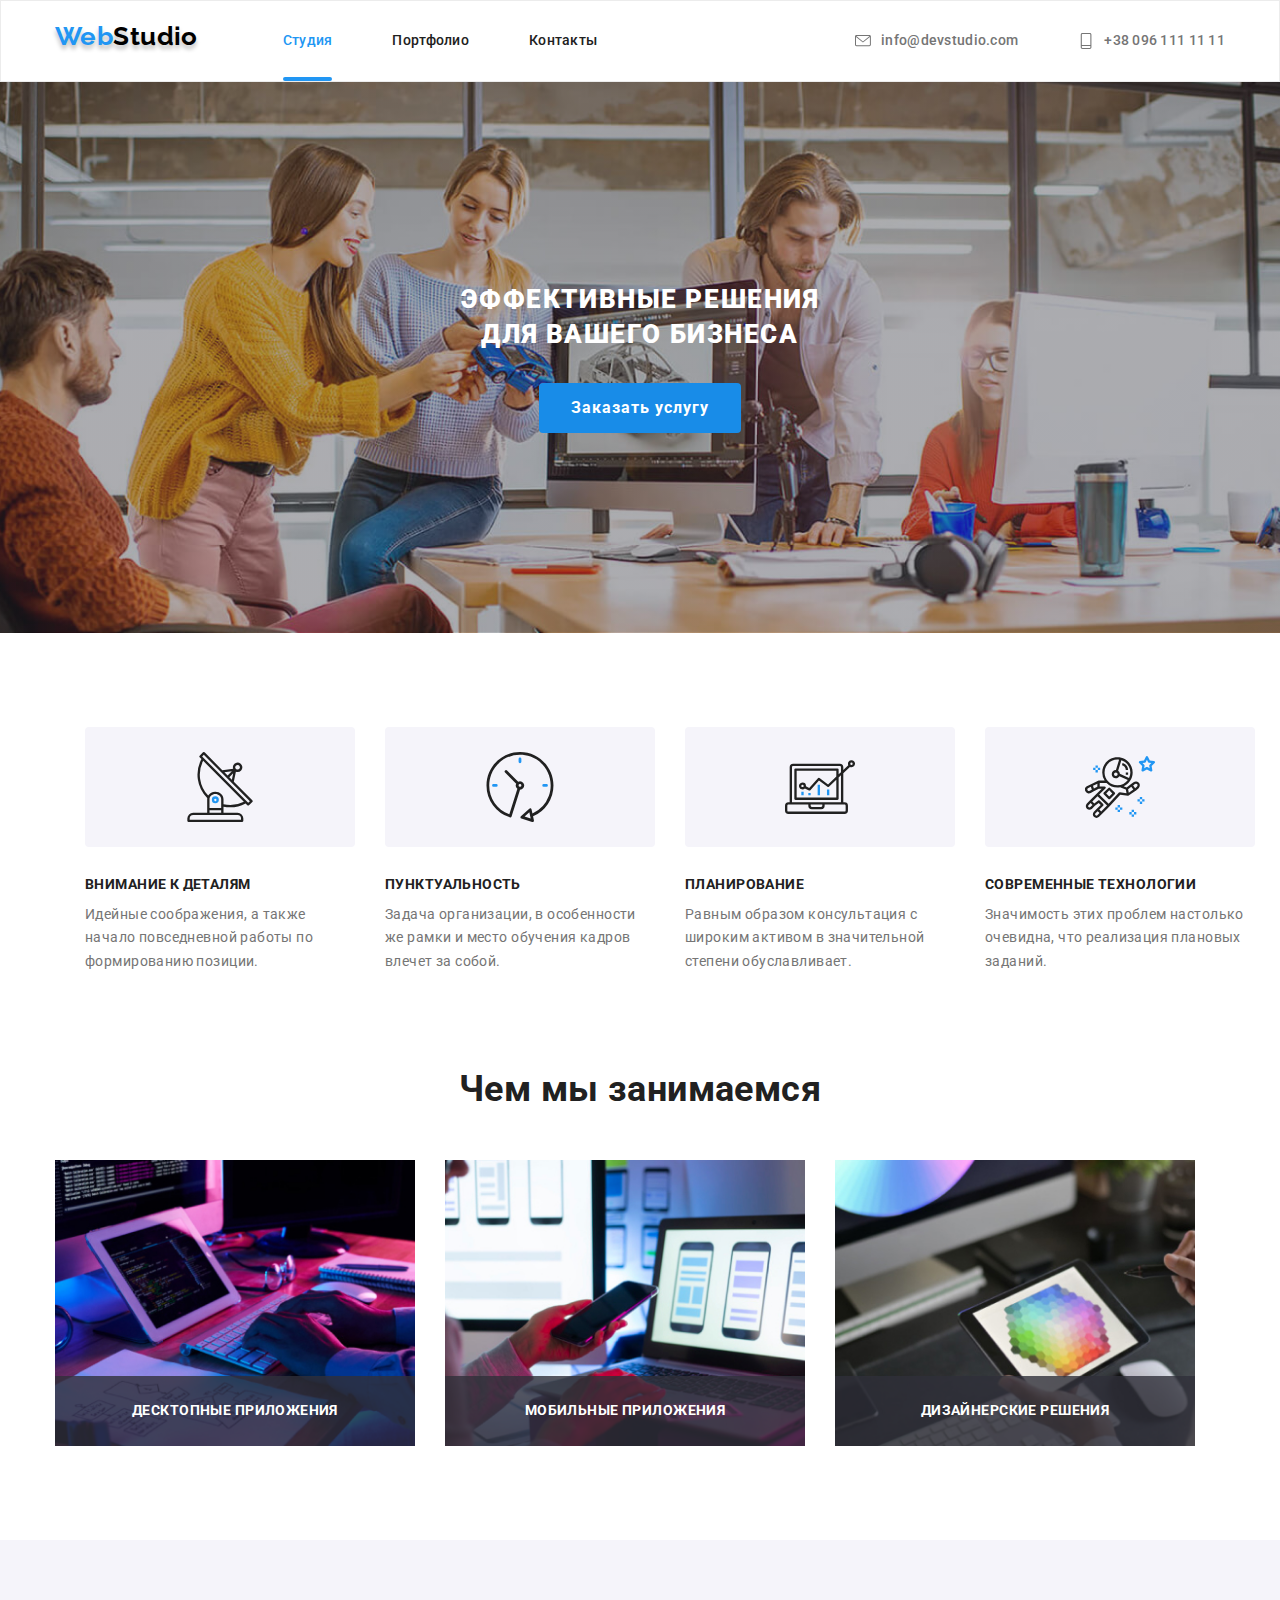
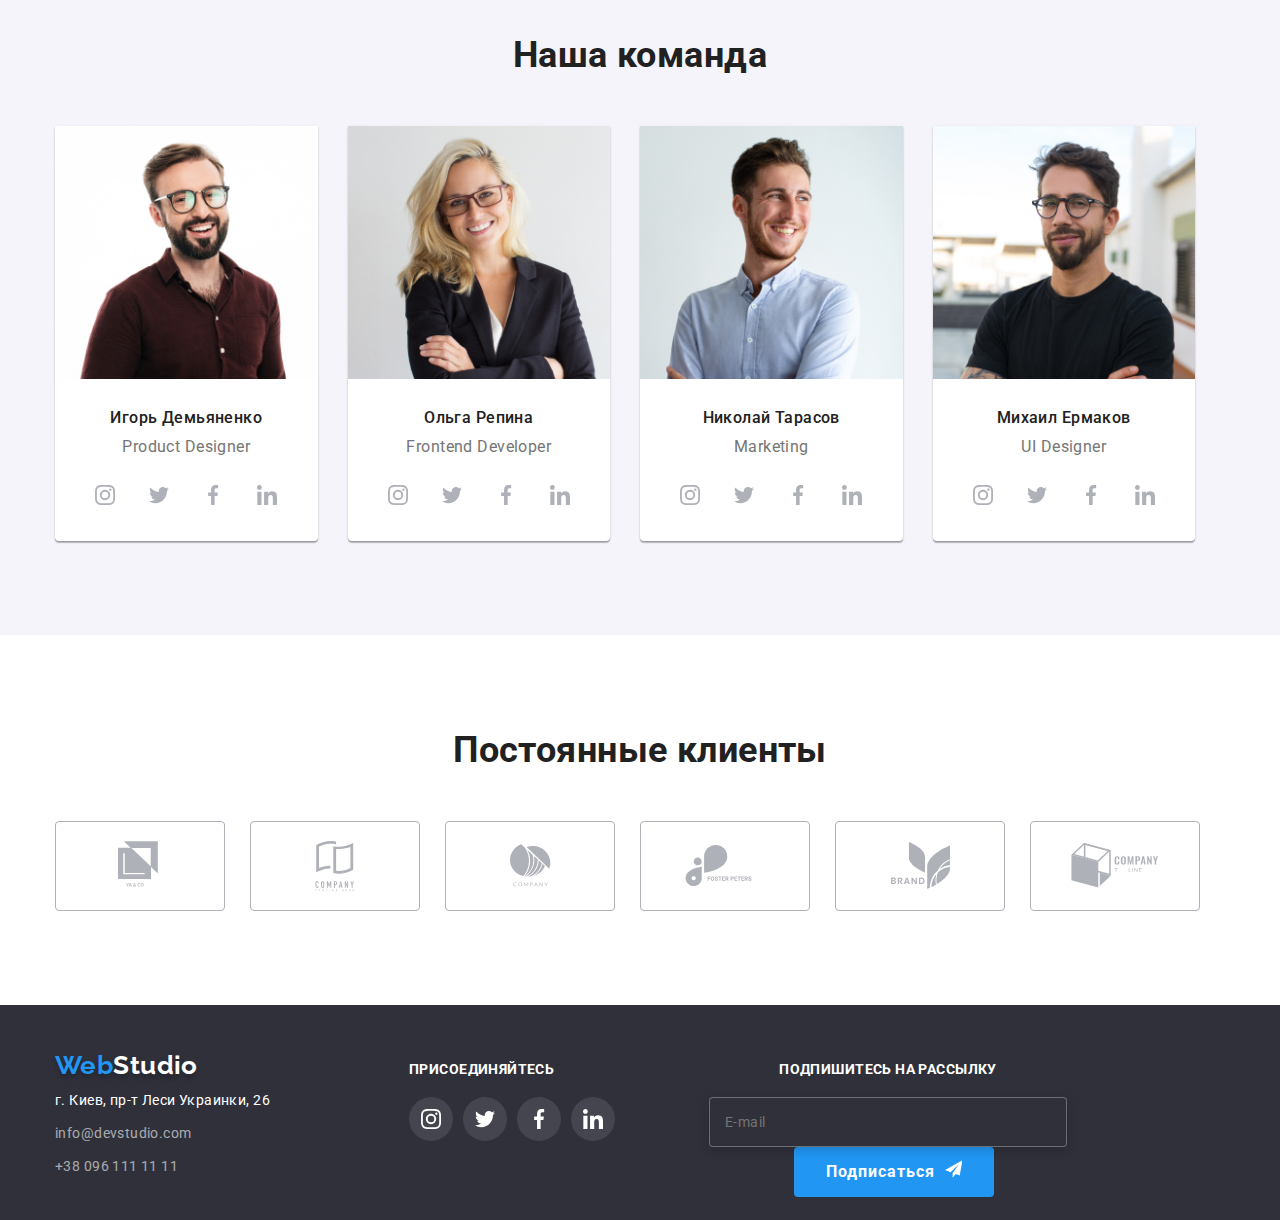
==== commit 773f0efd: "adaptive" ====
--- a/index.html
+++ b/index.html
@@ -218,10 +218,12 @@
             </svg></a></li>
     </ul>
    </li>
-   <li class="section-title-team"> <img src="./images/michail.jpg" 
-    srcset="./images/michail@2x.jpg 2x"
-    sizes="(min-width: 480px) 300px, (min-width: 1200px) 600px, 100vw"
-    width="270" height="260" alt="фото Иван Николаев">
+   <li class="section-title-team"> 
+       <img 
+       srcset="./images/michail.jpg 300w, ./images/michail@2x.jpg 600w" 
+       src="./images/michail.jpg" 
+       sizes="(min-width: 300px) 300px, (min-width: 600px) 600px, (min-width: 1200px) 600px, 100vw"
+        alt="фото Михаил Ермаков">
         <h3 class="section-title-team-name">Михаил Ермаков</h3>
         <p class="section-title-team-text" lang="en"> UI Designer </p> 
         <ul class="social link list">
--- a/css/main.min.css
+++ b/css/main.min.css
@@ -1,2 +1,2 @@
-/*! normalize.css v8.0.1 | MIT License | github.com/necolas/normalize.css */html{line-height:1.15;-webkit-text-size-adjust:100%}body{margin:0}main{display:block}h1{font-size:2em;margin:0.67em 0}hr{box-sizing:content-box;height:0;overflow:visible}pre{font-family:monospace, monospace;font-size:1em}a{background-color:transparent}abbr[title]{border-bottom:none;text-decoration:underline;text-decoration:underline dotted}b,strong{font-weight:bolder}code,kbd,samp{font-family:monospace, monospace;font-size:1em}small{font-size:80%}sub,sup{font-size:75%;line-height:0;position:relative;vertical-align:baseline}sub{bottom:-0.25em}sup{top:-0.5em}img{border-style:none}button,input,optgroup,select,textarea{font-family:inherit;font-size:100%;line-height:1.15;margin:0}button,input{overflow:visible}button,select{text-transform:none}button,[type="button"],[type="reset"],[type="submit"]{-webkit-appearance:button}button::-moz-focus-inner,[type="button"]::-moz-focus-inner,[type="reset"]::-moz-focus-inner,[type="submit"]::-moz-focus-inner{border-style:none;padding:0}button:-moz-focusring,[type="button"]:-moz-focusring,[type="reset"]:-moz-focusring,[type="submit"]:-moz-focusring{outline:1px dotted ButtonText}fieldset{padding:0.35em 0.75em 0.625em}legend{box-sizing:border-box;color:inherit;display:table;max-width:100%;padding:0;white-space:normal}progress{vertical-align:baseline}textarea{overflow:auto}[type="checkbox"],[type="radio"]{box-sizing:border-box;padding:0}[type="number"]::-webkit-inner-spin-button,[type="number"]::-webkit-outer-spin-button{height:auto}[type="search"]{-webkit-appearance:textfield;outline-offset:-2px}[type="search"]::-webkit-search-decoration{-webkit-appearance:none}::-webkit-file-upload-button{-webkit-appearance:button;font:inherit}details{display:block}summary{display:list-item}template{display:none}[hidden]{display:none}.navigation-list-link,.address,.address-nav-list{font-weight:500;font-size:14px;line-height:1.14;letter-spacing:0.02em}.social,.what-are-we-doing{display:flex;flex-direction:row;flex-wrap:nowrap;justify-content:space-between;align-items:baseline}.backdrop,.section-title-text{display:flex;justify-content:center;align-items:center}.list,.logo.foot.link,.hero-section,.hero .hero-title,.features-section-for-images .icon-antenna,.what-are-we-doing,.portfolio.list{margin:0;padding:0}html{box-sizing:border-box}*,::before,::after{box-sizing:inherit}body{background-color:#fff;font-family:"Roboto",sans-serif;font-size:14px;color:#212121;letter-spacing:0.03em}img{display:block;max-width:100%;height:auto}.navigation{display:flex}.link{text-decoration:none;display:block}.list{list-style:none}.logo{font-family:Raleway;font-style:normal;font-weight:bold;font-size:26px;line-height:1.2;margin-right:85px;color:#000;text-shadow:0px 4px 4px rgba(0,0,0,0.25);animation-duration:10000ms}.logo .logo-web{color:#2196F3}.logo-studio{color:#fff}.logo.foot.link{margin-bottom:8px}.container{margin-left:auto;margin-right:auto;padding-left:15px;padding-right:15px;min-width:358px}@media screen and (min-width: 480px){.container{width:480px}}@media screen and (min-width: 768px){.container{width:768px}}@media screen and (min-width: 1200px){.container{width:1200px}}.section{padding-top:60px;padding-bottom:60px}@media screen and (min-width: 1200px){.section{padding-top:94px;padding-bottom:94px}}button{border:0}.menu-button{display:inline-flex;text-align:center;margin:0;padding:0;width:40px;height:40px;border:none;background-color:transparent}@media screen and (min-width: 768px){.menu-button{display:none}}.menu-button .icon-cross{display:none}.menu-button.is-open .icon-cross{display:block}.menu-button.is-open .icon-menu{display:none}.hero-title-button{font-weight:bold;font-size:16px;line-height:1.87;letter-spacing:0.06em;background-color:#2196F3;color:#fff;padding:10px 32px 10px 32px;border-radius:4px;border-color:#2196F3;transition:color 250ms cubic-bezier(0.4, 0, 0.2, 1)}.hero-title-button.hero:focus,.hero-title-button.hero:hover{color:#fff}.hero-title-button.hover-color{background-color:#188CE8;transition:color 250ms cubic-bezier(0.4, 0, 0.2, 1)}.hero-title-button.hover-color:hover{background-color:#2196F3}.work-button button{font-style:normal;font-weight:500;font-size:16px;line-height:1.62;text-align:center;background-color:#f5f4fa;border-radius:4px;border-width:0;padding-top:6px;padding-right:22px;padding-bottom:6px;padding-left:22px;color:#212121;background-color:#F5F4FA;transition:background-color 250ms cubic-bezier(0.4, 0, 0.2, 1),color 250ms cubic-bezier(0.4, 0, 0.2, 1)}.work-button button:focus,.work-button button:hover{color:#fff;outline:none;background-color:#2196F3}.filter-portfolio-button:first-child{margin-bottom:15px}.filter-portfolio-button.work-button:not(:last-child){margin-right:8px}.footer-subscribe-button{margin-left:12px;fill:#fff;transition:background-color 250ms cubic-bezier(0.4, 0, 0.2, 1)}.footer-subscribe-button .svg{margin-left:10px}.footer-subscribe-button:hover,.footer-subscribe-button:focus{background-color:#188CE8}.social.link.list{display:flex;justify-content:center}.social-link-item{display:flex;justify-content:center;align-items:center;width:44px;height:44px;border-radius:50%;background-color:#fff;transition:background-color 500ms cubic-bezier(0.4, 0, 0.2, 1)}.social-link-item:hover,.social-link-item:focus{background-color:#2196F3}.social-link:not(:last-child){margin-right:10px}.social-link-svg{width:20px;height:20px;fill:#AFB1B8;transition:fill 250ms cubic-bezier(0.4, 0, 0.2, 1)}.social-link-item:hover .social-link-svg,.social-link-item:focus .social-link-svg{fill:#fff}.social-link-svg.bottom-svg{fill:#fff;transition:fill 250ms cubic-bezier(0.4, 0, 0.2, 1)}.social-link-item.bottom{background-color:rgba(255,255,255,0.1)}.social-link-item.bottom:hover,.social-link-item.bottom:focus{background-color:#2196F3}.backdrop{position:fixed;left:0;top:0;width:100%;height:100%;background-color:rgba(0,0,0,0.2);z-index:100}.modal-form{position:relative;height:609px;display:flex;flex-direction:column;background-color:#fff;border-radius:4px;padding:40px}.modal-form-title{font-family:"Roboto",sans-serif;font-style:normal;font-weight:bold;font-size:20px;line-height:30px;text-align:center;letter-spacing:0.03em;margin:0px;margin-bottom:30px;color:#212121}@media screen and (min-width: 480px){.modal-form{width:450px;height:609px}}@media screen and (min-width: 1200px){.modal-form-title{line-height:23px}.modal-form{width:528px;height:581px}}.modal-form-input{height:40px;padding-left:42px}.modal-form-input-wrapper{position:relative;margin-bottom:40px}.modal-form-input .text-message{border:1px solid rgba(33,33,33,0.2);border-radius:4px;cursor:pointer}.modal-form-input:focus,.modal-form-input:hover,.modal-form-input:not(:placeholder-shown){outline:none;border-color:#2196F3}.modal-form-input:focus::placeholder{color:#000}.modal-form-input::placeholder{color:transparent;transition:color 250ms linear 250ms}.modal-form-input,.modal-form-message{display:block;width:100%;font-family:"Roboto",sans-serif;font-style:normal;font-weight:normal;font-size:14px;line-height:16px;letter-spacing:0.01em;border:1px solid #4b4b4b;border-radius:4px;background-color:transparent}.modal-form-message{height:120px;resize:none;position:relative;margin-left:auto;margin-right:auto;margin-bottom:28px;display:flex;align-items:center}.modal-form-message:focus,.modal-form-message:not(:placeholder-shown){outline:none;border-color:#2196F3}.modal-form-message:focus::placeholder{color:#2196F3}.modal-form-input:not(:placeholder-shown) .form-message{top:-18px}.modal-form-svg{position:absolute;top:25%;left:19px;display:inline-block;width:16px;height:16px;fill:#212121;transition:fill 250ms cubic-bezier(0.4, 0, 0.2, 1)}.modal-form-label{position:absolute;top:50%;left:46px;transform:translateY(-50%);font-family:"Roboto",sans-serif;color:#757575;font-style:normal;font-weight:normal;font-size:14px;line-height:16px;letter-spacing:0.01em;transition:transform 250ms linear}.modal-form-label.form-message{top:20%;left:16px}.modal-form-input:focus+.modal-form-label,.modal-form-input:hover+.modal-form-label,.modal-form-input:not(:placeholder-shown)+.modal-form-label{transform:translateY(-39px) translateX(-28px);color:#2196F3}.modal-form-input.text-message:focus+.modal-form-label.form-message,.modal-form-input.text-message:hover+.modal-form-label.form-message,.modal-form-input.text-message:not(:placeholder-shown)+.modal-form-label.form-message{transform:translateY(-45px) translateX(0px)}.modal-form-input:focus ~ .modal-form-svg,.modal-form-input:hover ~ .modal-form-svg,.modal-form-input:not(:placeholder-shown) ~ .modal-form-svg{fill:#2196F3}.modal-form-checkbox{position:absolute;width:1px;height:1px;margin:-1px;border:0;padding:0;clip:rect(0 0 0 0);overflow:hidden}.modal-form-custom-checkbox{display:inline-block;width:16px;height:15px;margin-left:12px;display:inline-block;border:2px solid #212121;border-radius:2px}.modal-form-checkbox:checked+.modal-form-custom-checkbox{background-color:#2196F3;background-image:url(../images/icon-check.svg);background-position:50% 50%;border:2px solid #2196F3;border-radius:2px}.text-message{width:470px;height:120px;resize:none;padding:12px 16px}.modal-form-option{margin-bottom:0px}.modal-form-option-label{margin-bottom:20px}.modal-form-option-span{font-size:12px;margin-left:9px;font-family:"Roboto",sans-serif;font-style:normal;font-weight:normal;font-size:14px;line-height:24px;letter-spacing:0.03em;color:#757575}.modal-form-option-spana{color:#2196F3}.modal-form-btn{font-weight:bold;font-size:16px;line-height:1.87;letter-spacing:0.06em;background-color:#2196F3;color:#fff;padding:10px 32px 10px 32px;margin:auto;margin-bottom:30px;width:200px;height:50px;border-radius:4px;border-color:#2196F3;transition:color 250ms cubic-bezier(0.4, 0, 0.2, 1);text-transform:uppercase;cursor:pointer}.modal-form-btn:hover,.modal-form-btn:focus{background-color:#188CE8}.is-hidden{opacity:0;visibility:hidden;pointer-events:none}.modal-close-btn-svg{position:absolute;display:flex;justify-content:center;width:11px;height:11px;fill:#000}.modal-close-btn:focus .modal-close-btn-svg,.modal-close-btn:hover .modal-close-btn-svg{fill:#2196F3}.modal-close-btn{position:absolute;top:8px;right:8px;width:30px;height:30px;border-radius:50%;background-color:transparent;border:1px solid rgba(0,0,0,0.1);cursor:pointer;transition:color 250ms linear;display:flex;justify-content:center;align-items:center;transition-duration:250ms;transition-timing-function:cubic-bezier(0.4, 0, 0.2, 1)}.header{position:relative;border:1px solid #ECECEC}@media screen and (max-width: 767px){.navigation{position:relative;align-items:center;justify-content:space-between;flex-grow:1;height:60px}.menu-container{background-color:#fff;padding-top:60px;padding-bottom:60px;text-align:center;font-size:20px}}@media screen and (min-width: 767px){.navigation{align-items:baseline}.navigation-list{display:flex;align-items:center}.navigation-list-item:not(:last-child){margin-right:50px}}@media screen and (max-width: 767px){.menu-container{display:none;position:absolute;top:100%;left:0;width:100%}.menu-container.is-open{display:block}}@media screen and (min-width: 768px){.menu-container{display:flex;align-items:center;justify-content:space-between;flex-grow:1}}@media screen and (max-width: 767px){.navigation-list{margin-bottom:60px}.navigation-list-link{display:inline-block}.navigation-list-link.studio{padding-bottom:8px}.navigation-list-link.portfolio{padding-bottom:8px}}.navigation-list-link{transition:color 250ms cubic-bezier(0.4, 0, 0.2, 1);position:relative}@media screen and (min-width: 768px){.navigation-list-link.link{color:#212121;padding-top:32px;padding-bottom:32px}}.navigation-list-link:hover,.navigation-list-link:focus{color:#2196F3}@media screen and (max-width: 480px){.navigation-list-item:not(:last-child){margin-bottom:40px;text-align:center}}@media screen and (min-width: 780px){.navigation-list-item{position:relative}.navigation-list-item:not(:last-child){margin-right:60px}}.navigation-list-link.studio::after,.navigation-list-link.portf::after{position:absolute;bottom:0;left:0;display:block;content:"";width:100%;height:4px;background:#2196F3;border-radius:2px}.navigation-list-link.studio:hover::after,.navigation-list-link.portf:hover::after{background-color:#757575}.navigation-list-link.studio,.navigation-list-link.portf{color:#2196F3;transition:color 1030ms cubic-bezier(0.4, 0, 0.2, 1),background-color 1030ms cubic-bezier(0.4, 0, 0.2, 1)}.navigation-list-link.studio:hover,.navigation-list-link.studio:focus,.navigation-list-link.portf:hover,.navigation-list-link.portf:focus{color:#757575}.address{display:block;font-style:normal}@media screen and (min-width: 1200px){.address-nav{display:flex}}.address-nav-link{color:#757575;transition:color 250ms cubic-bezier(0.4, 0, 0.2, 1)}.address-nav-link:hover,.address-nav-link:focus{color:#2196F3}@media screen and (min-width: 1200px){.address-nav-link{display:flex;flex-wrap:nowrap;align-content:flex-start}}@media screen and (max-width: 480px){.address-nav-list{display:block}.address-nav-list:not(:last-child){margin-bottom:16px}}@media screen and (min-width: 1200px){.address-nav-list:not(:last-child){margin-right:60px}}.address-nav-list-svg{align-items:center;padding:0px;margin:0px;fill:#757575;width:16px;height:16px;margin-right:10px;transition:fill 250ms cubic-bezier(0.4, 0, 0.2, 1)}.address-nav-link:hover .address-nav-list-svg,.address-nav-link:focus .address-nav-list-svg{fill:#2196F3}.icon-cross{width:24px;height:16px}.icon-cross:hover,.icon-cross:focus{fill:#2196F3}.icon-menu{width:19px;height:19px}.icon-menu:hover,.icon-menu:focus{fill:#2196F3}.hero{text-align:center;animation-duration:2000ms}.hero-section{margin-left:auto;margin-right:auto;background-image:linear-gradient(rgba(47,48,58,0.8), rgba(47,48,58,0.8)),url(../images/hero.jpg);background-repeat:no-repeat;background-position:center;padding-top:118px;padding-bottom:118px;max-width:1600px;background-size:cover}.hero .hero-title{font-weight:900;font-size:26px;line-height:1.36;letter-spacing:0.06em;text-transform:uppercase;margin-bottom:30px;color:#fff}@media screen and (min-width: 1200px){.hero-section{padding-top:200px;padding-bottom:200px}.hero-title{font-size:44px}}.features-list-heading{font-weight:bold;font-size:14px;line-height:1.14;text-transform:uppercase;margin:0px;margin-bottom:10px;color:#212121;text-align:center}@media screen and (min-width: 768px){.features-list-heading{text-align:left}}@media screen and (max-width: 786px){.features-section:not(:last-child){margin-bottom:30px}}@media screen and (min-width: 768px){.features-list{display:flex;flex-direction:row;flex-wrap:wrap;justify-content:space-between;align-items:baseline}}@media screen and (min-width: 768px), screen and (max-width: 1199px){.features-section{width:calc((100% - 30px) / 2)}.features-section:nth-child(-n+2){margin-bottom:30px}}@media screen and (min-width: 1200px){.features-list{flex-wrap:nowrap}.features-section{margin-left:30px}}.features-section-for-images{display:flex;height:120px;margin-bottom:30px;background-color:#F5F4FA;padding-top:25px;padding-right:100px;padding-bottom:25px;padding-left:100px;border-radius:4px}.features-section-for-images .icon-antenna{display:block;width:70px;height:70px;border:none;fill:#757575}@media screen and (min-width: 1200px){.features-section-for-images{width:270px}}.features-list-text{font-weight:normal;font-size:14px;line-height:1.71;margin:0px;color:#757575}@media screen and (max-width: 1200px){.section-doing{visibility:hidden;display:none}}.section-doing{padding-bottom:94px}.section-title{font-weight:bold;font-size:36px;line-height:42px;text-align:center;padding:0px;margin-top:0px;margin-bottom:50px;color:#212121}.section-title-list{position:relative;display:block;margin-right:30px}.section-title-text{position:absolute;left:0;bottom:0;width:100%;height:70px;font-weight:bold;font-size:14px;line-height:1.14;text-align:center;letter-spacing:0.03em;text-transform:uppercase;padding-top:27px;padding-bottom:27px;margin:0px;background-color:rgba(47,48,58,0.8);color:#fff}.what-are-we-doing{padding-inline-start:0px}.section.team{background-color:#F5F4FA}.section-title-team{background-color:#fff;box-shadow:0px 2px 1px rgba(0,0,0,0.2),0px 1px 1px rgba(0,0,0,0.14),0px 1px 3px rgba(0,0,0,0.12);border-radius:0px 0px 4px 4px;padding-bottom:24px;list-style:none}.section-title-team-name{font-weight:500;font-size:16px;line-height:1.18;text-align:center;margin:0px;margin-top:30px;margin-bottom:10px;color:#212121}.section-title-team-text{font-weight:normal;font-size:16px;line-height:1.18;text-align:center;margin:0px;margin-bottom:16px;color:#757575}.team-list{display:block;padding-inline-start:0px;margin:0px}@media screen and (min-width: 768px){.team-list{display:flex;flex-direction:row;flex-wrap:wrap;justify-content:space-between;align-items:baseline}}@media screen and (max-width: 767px){.section-title-team:not(:last-child){margin-bottom:30px}}@media screen and (min-width: 1200px){.team-list{flex-wrap:nowrap}.section-title-team{margin-right:30px}}@media screen and (min-width: 768px), screen and (max-width: 1199px){.section-title-team{width:calc((100% - 30px) / 2)}.section-title-team:nth-child(-n+2){margin-bottom:30px}}.clients{display:flex;flex-direction:row;flex-wrap:wrap;justify-content:space-between;margin:0px;align-items:center}@media screen and (min-width: 768px){.clients-list{width:calc((100% - 60px) / 3)}}@media screen and (min-width: 480px), screen and (max-width: 768px){.clients-list{width:calc((100% - 30px) / 2)}.clients-list:nth-child(-n+4){margin-bottom:30px}}@media screen and (min-width: 1200px){.clients{flex-wrap:nowrap}.clients-list-logo{width:170px}}.clients-list-logo{display:flex;height:90px;justify-content:center;border:1px solid #AFB1B8;box-sizing:border-box;border-radius:4px;transition:border 250ms cubic-bezier(0.4, 0, 0.2, 1)}.clients-list-logo:hover,.clients-list-logo:focus{border:1px solid #2196F3}.clients-list-logo-svg{fill:#AFB1B8;display:flex;align-self:center;transition:fill 250ms cubic-bezier(0.4, 0, 0.2, 1)}.clients-list-logo:hover .clients-list-logo-svg,.clients-list-logo:focus .clients-list-logo-svg{fill:#2196F3}footer{background-color:#2F303A;box-shadow:0px 4px 4px rgba(0,0,0,0.25)}@media screen and (max-width: 768px){.footer-section-address{margin-bottom:50px}.footer-section.join-in{margin-bottom:50px}}.footer-subscribe-input{height:50px}@media screen and (max-width: 1199px){.footer-subscribe-input{width:100%;max-width:450px;margin-bottom:20px}.footer-subscribe-label{top:20%}}.address-footer{font-weight:normal;font-size:14px;font-style:normal;line-height:1.71;display:block;color:#fff}.address-footer.text{margin-bottom:9px}.address-nav-link-footer{color:rgba(255,255,255,0.6)}.address-nav-link-footer.mail{margin-bottom:9px}.footer-subscribe{text-align:center;position:relative;margin:0px}.footer-subscribe-form{position:relative;margin:0px}.footer-subscribe-input{border-radius:4px;padding-left:15px;color:#fff;border:1px solid rgba(255,255,255,0.3);background-color:#2F303A;filter:drop-shadow(0px 4px 4px rgba(0,0,0,0.15))}.footer-subscribe-label{position:absolute;left:16px;transform:translateY(-50%);transition-duration:250ms;transition-timing-function:cubic-bezier(0.4, 0, 0.2, 1);color:#757575}.footer-subscribe-input:focus+.footer-subscribe-label,.footer-subscribe-input:not(:placeholder-shown)+.footer-subscribe-label{opacity:0}.join-in{margin-bottom:20px}.join-in-text{display:block;font-weight:bold;font-size:14px;line-height:16px;text-transform:uppercase;color:#fff;margin-bottom:20px}.join-in-svg{margin-left:10px;width:24px;height:24px;fill:#fff}@media screen and (min-width: 480px){.footer-flex{padding-bottom:60px;padding-top:60px}}@media screen and (min-width: 768px){.footer-flex{padding-top:0px;padding-bottom:60px}.footer-mobile{display:flex;padding-top:60px;align-items:baseline;padding-bottom:60px;margin-right:60px;margin-left:60px}.div-subscribe-form{display:flex;justify-content:center}.footer-subscribe-form{display:flex;align-items:center;flex-direction:column}.footer-subscribe-button{display:flex;width:200px;height:50px}.footer-subscribe-button-text{margin-right:10px}}@media screen and (min-width: 768px), screen and (max-width: 1200px){.footer{text-align:center}.footer-section-address{margin-right:165px}}@media screen and (min-width: 1200px){.footer-mobile{padding-top:0px;padding-bottom:0px;margin-right:0px;margin-left:0px}.footer-flex{display:flex;padding-bottom:0px;padding-top:45px;align-items:baseline;padding-bottom:23px}.footer-section.join-in{margin-left:69px}.footer-subscribe{margin-left:94px}.footer-subscribe-form{display:flex;justify-content:center}.footer-subscribe-input{width:358px}.footer-subscribe-label{top:25%}.footer-section-address{flex-direction:column;margin-right:70px}}.portfolio-box{position:relative;overflow:hidden}.filter-portfolio{display:flex;flex-wrap:wrap;margin-bottom:40px}.portfolio.list{display:block;background-color:#fff}.portfolio-list:not(:last-child){margin-bottom:30px}@media screen and (min-width: 768px){.portfolio.list{display:flex;flex-wrap:wrap;justify-content:space-between}.portfolio-list{width:calc((100% - 30px) / 2)}.portfolio-list:nth-child(-n+7){margin-bottom:30px}}@media screen and (min-width: 1200x){.portfolio{width:calc((100% - 60px) / 3)}.portfolio-list:not(:nth-last-child(-n+3)){margin-bottom:30px}}@media screen and (min-width: 768px){.filter-portfolio{justify-content:center;flex-wrap:nowrap;margin-bottom:50px}}.portfolio-list-class{padding:20px 24px;border-left:1px solid #EEEEEE;border-right:1px solid #EEEEEE;border-bottom:1px solid #EEEEEE}.portfolio-list-link{transition:box-shadow 250ms cubic-bezier(0.4, 0, 0.2, 1)}.portfolio-list-link:hover,.portfolio-list-link:focus{box-shadow:1px 4px 6px rgba(0,0,0,0.16),0px 4px 4px rgba(0,0,0,0.06),0px 1px 1px rgba(0,0,0,0.12)}.portfolio-list-title{font-weight:bold;font-size:18px;line-height:2;letter-spacing:0.06em;margin:0px;margin-bottom:4px;color:#212121}.portfolio-list-text{font-weight:normal;font-size:16px;line-height:1.87;margin:0px;color:#757575}.portfolio-text-hidden{display:block;top:0;position:absolute;width:100%;left:0;margin:0;padding:63px 24px;height:101%;font-size:18px;line-height:1.55em;color:#fff;background-color:rgba(33,150,243,0.9);transform:translateY(100%);transition-duration:1000ms;transition-timing-function:cubic-bezier(0.4, 0, 0.2, 1)}.portfolio-list:hover .portfolio-text-hidden{transform:translateX(0);top:100}
+/*! normalize.css v8.0.1 | MIT License | github.com/necolas/normalize.css */html{line-height:1.15;-webkit-text-size-adjust:100%}body{margin:0}main{display:block}h1{font-size:2em;margin:0.67em 0}hr{box-sizing:content-box;height:0;overflow:visible}pre{font-family:monospace, monospace;font-size:1em}a{background-color:transparent}abbr[title]{border-bottom:none;text-decoration:underline;text-decoration:underline dotted}b,strong{font-weight:bolder}code,kbd,samp{font-family:monospace, monospace;font-size:1em}small{font-size:80%}sub,sup{font-size:75%;line-height:0;position:relative;vertical-align:baseline}sub{bottom:-0.25em}sup{top:-0.5em}img{border-style:none}button,input,optgroup,select,textarea{font-family:inherit;font-size:100%;line-height:1.15;margin:0}button,input{overflow:visible}button,select{text-transform:none}button,[type="button"],[type="reset"],[type="submit"]{-webkit-appearance:button}button::-moz-focus-inner,[type="button"]::-moz-focus-inner,[type="reset"]::-moz-focus-inner,[type="submit"]::-moz-focus-inner{border-style:none;padding:0}button:-moz-focusring,[type="button"]:-moz-focusring,[type="reset"]:-moz-focusring,[type="submit"]:-moz-focusring{outline:1px dotted ButtonText}fieldset{padding:0.35em 0.75em 0.625em}legend{box-sizing:border-box;color:inherit;display:table;max-width:100%;padding:0;white-space:normal}progress{vertical-align:baseline}textarea{overflow:auto}[type="checkbox"],[type="radio"]{box-sizing:border-box;padding:0}[type="number"]::-webkit-inner-spin-button,[type="number"]::-webkit-outer-spin-button{height:auto}[type="search"]{-webkit-appearance:textfield;outline-offset:-2px}[type="search"]::-webkit-search-decoration{-webkit-appearance:none}::-webkit-file-upload-button{-webkit-appearance:button;font:inherit}details{display:block}summary{display:list-item}template{display:none}[hidden]{display:none}.navigation-list-link,.address,.address-nav-list{font-weight:500;font-size:14px;line-height:1.14;letter-spacing:0.02em}.social,.what-are-we-doing{display:flex;flex-direction:row;flex-wrap:nowrap;justify-content:space-between;align-items:baseline}.backdrop,.section-title-text{display:flex;justify-content:center;align-items:center}.list,.logo.foot.link,.hero-section,.hero .hero-title,.features-section-for-images .icon-antenna,.what-are-we-doing,.portfolio.list{margin:0;padding:0}html{box-sizing:border-box}*,::before,::after{box-sizing:inherit}body{background-color:#fff;font-family:"Roboto",sans-serif;font-size:14px;color:#212121;letter-spacing:0.03em}img{display:block;max-width:100%;height:auto}.navigation{display:flex}.link{text-decoration:none;display:block}.list{list-style:none}.logo{font-family:Raleway;font-style:normal;font-weight:bold;font-size:26px;line-height:1.2;margin-right:85px;color:#000;text-shadow:0px 4px 4px rgba(0,0,0,0.25);animation-duration:10000ms}.logo .logo-web{color:#2196F3}.logo-studio{color:#fff}.logo.foot.link{margin-bottom:8px}.container{margin-left:auto;margin-right:auto;padding-left:15px;padding-right:15px;min-width:358px}@media screen and (min-width: 480px){.container{width:480px}}@media screen and (min-width: 768px){.container{width:768px}}@media screen and (min-width: 1200px){.container{width:1200px}}.section{padding-top:60px;padding-bottom:60px}@media screen and (min-width: 1200px){.section{padding-top:94px;padding-bottom:94px}}button{border:0}.menu-button{display:inline-flex;text-align:center;margin:0;padding:0;width:40px;height:40px;border:none;background-color:transparent}@media screen and (min-width: 768px){.menu-button{display:none}}.menu-button .icon-cross{display:none}.menu-button.is-open .icon-cross{display:block}.menu-button.is-open .icon-menu{display:none}.hero-title-button{font-weight:bold;font-size:16px;line-height:1.87;letter-spacing:0.06em;background-color:#2196F3;color:#fff;padding:10px 32px 10px 32px;border-radius:4px;border-color:#2196F3;transition:color 250ms cubic-bezier(0.4, 0, 0.2, 1)}.hero-title-button.hero:focus,.hero-title-button.hero:hover{color:#fff}.hero-title-button.hover-color{background-color:#188CE8;transition:color 250ms cubic-bezier(0.4, 0, 0.2, 1)}.hero-title-button.hover-color:hover{background-color:#2196F3}.work-button button{font-style:normal;font-weight:500;font-size:16px;line-height:1.62;text-align:center;background-color:#f5f4fa;border-radius:4px;border-width:0;padding-top:6px;padding-right:22px;padding-bottom:6px;padding-left:22px;color:#212121;background-color:#F5F4FA;transition:background-color 250ms cubic-bezier(0.4, 0, 0.2, 1),color 250ms cubic-bezier(0.4, 0, 0.2, 1)}.work-button button:focus,.work-button button:hover{color:#fff;outline:none;background-color:#2196F3}.filter-portfolio-button:first-child{margin-bottom:15px}.filter-portfolio-button.work-button:not(:last-child){margin-right:8px}.footer-subscribe-button{margin-left:12px;fill:#fff;transition:background-color 250ms cubic-bezier(0.4, 0, 0.2, 1)}.footer-subscribe-button .svg{margin-left:10px}.footer-subscribe-button:hover,.footer-subscribe-button:focus{background-color:#188CE8}.social.link.list{display:flex;justify-content:center}.social-link-item{display:flex;justify-content:center;align-items:center;width:44px;height:44px;border-radius:50%;background-color:#fff;transition:background-color 500ms cubic-bezier(0.4, 0, 0.2, 1)}.social-link-item:hover,.social-link-item:focus{background-color:#2196F3}.social-link:not(:last-child){margin-right:10px}.social-link-svg{width:20px;height:20px;fill:#AFB1B8;transition:fill 250ms cubic-bezier(0.4, 0, 0.2, 1)}.social-link-item:hover .social-link-svg,.social-link-item:focus .social-link-svg{fill:#fff}.social-link-svg.bottom-svg{fill:#fff;transition:fill 250ms cubic-bezier(0.4, 0, 0.2, 1)}.social-link-item.bottom{background-color:rgba(255,255,255,0.1)}.social-link-item.bottom:hover,.social-link-item.bottom:focus{background-color:#2196F3}.backdrop{position:fixed;left:0;top:0;width:100%;height:100%;background-color:rgba(0,0,0,0.2);z-index:100}.modal-form{position:relative;height:609px;display:flex;flex-direction:column;background-color:#fff;border-radius:4px;padding:40px}.modal-form-title{font-family:"Roboto",sans-serif;font-style:normal;font-weight:bold;font-size:20px;line-height:30px;text-align:center;letter-spacing:0.03em;margin:0px;margin-bottom:30px;color:#212121}@media screen and (min-width: 480px){.modal-form{width:450px;height:609px}}@media screen and (min-width: 1200px){.modal-form-title{line-height:23px}.modal-form{width:528px;height:581px}}.modal-form-input{height:40px;padding-left:42px}.modal-form-input-wrapper{position:relative;margin-bottom:40px}.modal-form-input .text-message{border:1px solid rgba(33,33,33,0.2);border-radius:4px;cursor:pointer}.modal-form-input:focus,.modal-form-input:hover,.modal-form-input:not(:placeholder-shown){outline:none;border-color:#2196F3}.modal-form-input:focus::placeholder{color:#000}.modal-form-input::placeholder{color:transparent;transition:color 250ms linear 250ms}.modal-form-input,.modal-form-message{display:block;width:100%;font-family:"Roboto",sans-serif;font-style:normal;font-weight:normal;font-size:14px;line-height:16px;letter-spacing:0.01em;border:1px solid #4b4b4b;border-radius:4px;background-color:transparent}.modal-form-message{height:120px;resize:none;position:relative;margin-left:auto;margin-right:auto;margin-bottom:28px;display:flex;align-items:center}.modal-form-message:focus,.modal-form-message:not(:placeholder-shown){outline:none;border-color:#2196F3}.modal-form-message:focus::placeholder{color:#2196F3}.modal-form-input:not(:placeholder-shown) .form-message{top:-18px}.modal-form-svg{position:absolute;top:25%;left:19px;display:inline-block;width:16px;height:16px;fill:#212121;transition:fill 250ms cubic-bezier(0.4, 0, 0.2, 1)}.modal-form-label{position:absolute;top:50%;left:46px;transform:translateY(-50%);font-family:"Roboto",sans-serif;color:#757575;font-style:normal;font-weight:normal;font-size:14px;line-height:16px;letter-spacing:0.01em;transition:transform 250ms linear}.modal-form-label.form-message{top:20%;left:16px}.modal-form-input:focus+.modal-form-label,.modal-form-input:hover+.modal-form-label,.modal-form-input:not(:placeholder-shown)+.modal-form-label{transform:translateY(-39px) translateX(-28px);color:#2196F3}.modal-form-input.text-message:focus+.modal-form-label.form-message,.modal-form-input.text-message:hover+.modal-form-label.form-message,.modal-form-input.text-message:not(:placeholder-shown)+.modal-form-label.form-message{transform:translateY(-45px) translateX(0px)}.modal-form-input:focus ~ .modal-form-svg,.modal-form-input:hover ~ .modal-form-svg,.modal-form-input:not(:placeholder-shown) ~ .modal-form-svg{fill:#2196F3}.modal-form-checkbox{position:absolute;width:1px;height:1px;margin:-1px;border:0;padding:0;clip:rect(0 0 0 0);overflow:hidden}.modal-form-custom-checkbox{display:inline-block;width:16px;height:15px;margin-left:12px;display:inline-block;border:2px solid #212121;border-radius:2px}.modal-form-checkbox:checked+.modal-form-custom-checkbox{background-color:#2196F3;background-image:url(../images/icon-check.svg);background-position:50% 50%;border:2px solid #2196F3;border-radius:2px}.text-message{width:470px;height:120px;resize:none;padding:12px 16px}.modal-form-option{margin-bottom:0px}.modal-form-option-label{margin-bottom:20px}.modal-form-option-span{font-size:12px;margin-left:9px;font-family:"Roboto",sans-serif;font-style:normal;font-weight:normal;font-size:14px;line-height:24px;letter-spacing:0.03em;color:#757575}.modal-form-option-spana{color:#2196F3}.modal-form-btn{font-weight:bold;font-size:16px;line-height:1.87;letter-spacing:0.06em;background-color:#2196F3;color:#fff;padding:10px 32px 10px 32px;margin:auto;margin-bottom:30px;width:200px;height:50px;border-radius:4px;border-color:#2196F3;transition:color 250ms cubic-bezier(0.4, 0, 0.2, 1);text-transform:uppercase;cursor:pointer}.modal-form-btn:hover,.modal-form-btn:focus{background-color:#188CE8}.is-hidden{opacity:0;visibility:hidden;pointer-events:none}.modal-close-btn-svg{position:absolute;display:flex;justify-content:center;width:11px;height:11px;fill:#000}.modal-close-btn:focus .modal-close-btn-svg,.modal-close-btn:hover .modal-close-btn-svg{fill:#2196F3}.modal-close-btn{position:absolute;top:8px;right:8px;width:30px;height:30px;border-radius:50%;background-color:transparent;border:1px solid rgba(0,0,0,0.1);cursor:pointer;transition:color 250ms linear;display:flex;justify-content:center;align-items:center;transition-duration:250ms;transition-timing-function:cubic-bezier(0.4, 0, 0.2, 1)}.header{position:relative;border:1px solid #ECECEC}@media screen and (max-width: 767px){.navigation{position:relative;align-items:center;justify-content:space-between;flex-grow:1;height:60px}.menu-container{background-color:#fff;padding-top:60px;padding-bottom:60px;text-align:center;font-size:20px}}@media screen and (min-width: 767px){.navigation{align-items:baseline}.navigation-list{display:flex;align-items:center}.navigation-list-item:not(:last-child){margin-right:50px}}@media screen and (max-width: 767px){.menu-container{display:none;position:absolute;top:100%;left:0;width:100%}.menu-container.is-open{display:block}}@media screen and (min-width: 768px){.menu-container{display:flex;align-items:center;justify-content:space-between;flex-grow:1}}@media screen and (max-width: 767px){.navigation-list{margin-bottom:60px}.navigation-list-link{display:inline-block}.navigation-list-link.studio{padding-bottom:8px}.navigation-list-link.portfolio{padding-bottom:8px}}.navigation-list-link{transition:color 250ms cubic-bezier(0.4, 0, 0.2, 1);position:relative}@media screen and (min-width: 768px){.navigation-list-link.link{color:#212121;padding-top:32px;padding-bottom:32px}}.navigation-list-link:hover,.navigation-list-link:focus{color:#2196F3}@media screen and (max-width: 480px){.navigation-list-item:not(:last-child){margin-bottom:40px;text-align:center}}@media screen and (min-width: 780px){.navigation-list-item{position:relative}.navigation-list-item:not(:last-child){margin-right:60px}}.navigation-list-link.studio::after,.navigation-list-link.portf::after{position:absolute;bottom:0;left:0;display:block;content:"";width:100%;height:4px;background:#2196F3;border-radius:2px}.navigation-list-link.studio:hover::after,.navigation-list-link.portf:hover::after{background-color:#757575}.navigation-list-link.studio,.navigation-list-link.portf{color:#2196F3;transition:color 1030ms cubic-bezier(0.4, 0, 0.2, 1),background-color 1030ms cubic-bezier(0.4, 0, 0.2, 1)}.navigation-list-link.studio:hover,.navigation-list-link.studio:focus,.navigation-list-link.portf:hover,.navigation-list-link.portf:focus{color:#757575}.address{display:block;font-style:normal}@media screen and (min-width: 1200px){.address-nav{display:flex}}.address-nav-link{color:#757575;transition:color 250ms cubic-bezier(0.4, 0, 0.2, 1)}.address-nav-link:hover,.address-nav-link:focus{color:#2196F3}@media screen and (min-width: 1200px){.address-nav-link{display:flex;flex-wrap:nowrap;align-content:flex-start}}@media screen and (max-width: 480px){.address-nav-list{display:block}.address-nav-list:not(:last-child){margin-bottom:16px}}@media screen and (min-width: 1200px){.address-nav-list:not(:last-child){margin-right:60px}}.address-nav-list-svg{align-items:center;padding:0px;margin:0px;fill:#757575;width:16px;height:16px;margin-right:10px;transition:fill 250ms cubic-bezier(0.4, 0, 0.2, 1)}.address-nav-link:hover .address-nav-list-svg,.address-nav-link:focus .address-nav-list-svg{fill:#2196F3}.icon-cross{width:24px;height:16px}.icon-cross:hover,.icon-cross:focus{fill:#2196F3}.icon-menu{width:19px;height:19px}.icon-menu:hover,.icon-menu:focus{fill:#2196F3}.hero{text-align:center;animation-duration:2000ms}.hero-section{margin-left:auto;margin-right:auto;background-image:linear-gradient(rgba(47,48,58,0.4), rgba(47,48,58,0.4)),url(../images/hero.jpg);background-repeat:no-repeat;background-position:center;padding-top:118px;padding-bottom:118px;max-width:1600px;background-size:cover}@media screen and (min-device-pixel-ratio: 2), screen and (min-resolution: 192dpi), screen and (min-resolution: 2dppx), screen and (min-width: 320px){.hero .hero-section{background-image:url("../images/hero@2x.jpg")}}.hero .hero-title{font-weight:900;font-size:26px;line-height:1.36;letter-spacing:0.06em;text-transform:uppercase;margin-bottom:30px;color:#fff}@media screen and (min-width: 1200px){.hero-section{padding-top:200px;padding-bottom:200px}.hero-title{font-size:44px}}.features-list-heading{font-weight:bold;font-size:14px;line-height:1.14;text-transform:uppercase;margin:0px;margin-bottom:10px;color:#212121;text-align:center}@media screen and (min-width: 768px){.features-list-heading{text-align:left}}@media screen and (max-width: 786px){.features-section:not(:last-child){margin-bottom:30px}}@media screen and (min-width: 768px){.features-list{display:flex;flex-direction:row;flex-wrap:wrap;justify-content:space-between;align-items:baseline}}@media (min-width: 768px) and (max-width: 1199px){.features-section{width:calc((100% - 30px) / 2)}.features-section:nth-child(-n+2){margin-bottom:30px}}@media screen and (min-width: 1200px){.features-list{flex-wrap:nowrap}.features-section{margin-left:30px}}.features-section-for-images{display:flex;height:120px;margin-bottom:30px;background-color:#F5F4FA;padding-top:25px;padding-right:100px;padding-bottom:25px;padding-left:100px;border-radius:4px}.features-section-for-images .icon-antenna{display:block;width:70px;height:70px;border:none;fill:#757575}@media screen and (min-width: 1200px){.features-section-for-images{width:270px}}.features-list-text{font-weight:normal;font-size:14px;line-height:1.71;margin:0px;color:#757575}@media screen and (max-width: 1200px){.section-doing{visibility:hidden;display:none}}.section-doing{padding-bottom:94px}.section-title{font-weight:bold;font-size:36px;line-height:42px;text-align:center;padding:0px;margin-top:0px;margin-bottom:50px;color:#212121}.section-title-list{position:relative;display:block;margin-right:30px}.section-title-text{position:absolute;left:0;bottom:0;width:100%;height:70px;font-weight:bold;font-size:14px;line-height:1.14;text-align:center;letter-spacing:0.03em;text-transform:uppercase;padding-top:27px;padding-bottom:27px;margin:0px;background-color:rgba(47,48,58,0.8);color:#fff}.what-are-we-doing{padding-inline-start:0px}.section.team{background-color:#F5F4FA}.section-title-team{background-color:#fff;box-shadow:0px 2px 1px rgba(0,0,0,0.2),0px 1px 1px rgba(0,0,0,0.14),0px 1px 3px rgba(0,0,0,0.12);border-radius:0px 0px 4px 4px;padding-bottom:24px;list-style:none}.section-title-team-name{font-weight:500;font-size:16px;line-height:1.18;text-align:center;margin:0px;margin-top:30px;margin-bottom:10px;color:#212121}.section-title-team-text{font-weight:normal;font-size:16px;line-height:1.18;text-align:center;margin:0px;margin-bottom:16px;color:#757575}.team-list{display:block;padding-inline-start:0px;margin:0px}@media screen and (min-width: 768px){.team-list{display:flex;flex-direction:row;flex-wrap:wrap;justify-content:space-between;align-items:baseline}}@media screen and (max-width: 767px){.section-title-team:not(:last-child){margin-bottom:30px}}@media screen and (min-width: 1200px){.team-list{flex-wrap:nowrap}.section-title-team{margin-right:30px}}@media (min-width: 768px) and (max-width: 1199px){.section-title-team{width:calc((100% - 30px) / 2)}.section-title-team:nth-child(-n+2){margin-bottom:30px}}.clients{display:flex;flex-direction:row;flex-wrap:wrap;justify-content:space-between;margin:0px;align-items:center}@media screen and (min-width: 768px){.clients-list{width:calc((100% - 60px) / 3)}}@media (min-width: 480px) and (max-width: 768px){.clients-list{width:calc((100% - 30px) / 2)}.clients-list:nth-child(-n+4){margin-bottom:30px}}@media screen and (min-width: 1200px){.clients{flex-wrap:nowrap}.clients-list-logo{width:170px}}.clients-list-logo{display:flex;height:90px;justify-content:center;border:1px solid #AFB1B8;box-sizing:border-box;border-radius:4px;transition:border 250ms cubic-bezier(0.4, 0, 0.2, 1)}.clients-list-logo:hover,.clients-list-logo:focus{border:1px solid #2196F3}.clients-list-logo-svg{fill:#AFB1B8;display:flex;align-self:center;transition:fill 250ms cubic-bezier(0.4, 0, 0.2, 1)}.clients-list-logo:hover .clients-list-logo-svg,.clients-list-logo:focus .clients-list-logo-svg{fill:#2196F3}footer{background-color:#2F303A;box-shadow:0px 4px 4px rgba(0,0,0,0.25)}@media screen and (max-width: 768px){.footer-section-address{margin-bottom:50px}.footer-section.join-in{margin-bottom:50px}}.footer-subscribe-input{height:50px}@media screen and (max-width: 1199px){.footer-subscribe-input{width:100%;max-width:450px;margin-bottom:20px}.footer-subscribe-label{top:20%}}.address-footer{font-weight:normal;font-size:14px;font-style:normal;line-height:1.71;display:block;color:#fff}.address-footer.text{margin-bottom:9px}.address-nav-link-footer{color:rgba(255,255,255,0.6)}.address-nav-link-footer.mail{margin-bottom:9px}.footer-subscribe{text-align:center;position:relative;margin:0px}.footer-subscribe-form{position:relative;margin:0px}.footer-subscribe-input{border-radius:4px;padding-left:15px;color:#fff;border:1px solid rgba(255,255,255,0.3);background-color:#2F303A;filter:drop-shadow(0px 4px 4px rgba(0,0,0,0.15))}.footer-subscribe-label{position:absolute;left:16px;transform:translateY(-50%);transition-duration:250ms;transition-timing-function:cubic-bezier(0.4, 0, 0.2, 1);color:#757575}.footer-subscribe-input:focus+.footer-subscribe-label,.footer-subscribe-input:not(:placeholder-shown)+.footer-subscribe-label{opacity:0}.join-in{margin-bottom:20px}.join-in-text{display:block;font-weight:bold;font-size:14px;line-height:16px;text-transform:uppercase;color:#fff;margin-bottom:20px}.join-in-svg{margin-left:10px;width:24px;height:24px;fill:#fff}@media screen and (min-width: 480px){.footer-flex{padding-bottom:60px;padding-top:60px}}@media screen and (min-width: 768px){.footer-flex{padding-top:0px;padding-bottom:60px}.footer-mobile{display:flex;padding-top:60px;align-items:baseline;padding-bottom:60px;margin-right:60px;margin-left:60px}.div-subscribe-form{display:flex;justify-content:center}.footer-subscribe-form{display:flex;align-items:center;flex-direction:column}.footer-subscribe-button{display:flex;width:200px;height:50px}.footer-subscribe-button-text{margin-right:10px}}@media (min-width: 768px) and (max-width: 1200px){.footer-section-address{margin-right:165px}}@media (min-width: 120px) and (max-width: 1200px){.footer{text-align:center}}@media screen and (min-width: 1200px){.footer-mobile{padding-top:0px;padding-bottom:0px;margin-right:0px;margin-left:0px}.footer-flex{display:flex;padding-bottom:0px;padding-top:45px;align-items:baseline;padding-bottom:23px}.footer-section.join-in{margin-left:69px}.footer-subscribe{margin-left:94px}.footer-subscribe-form{display:flex;justify-content:center}.footer-subscribe-input{width:358px}.footer-subscribe-label{top:25%}.footer-section-address{flex-direction:column;margin-right:70px}}.portfolio-box{position:relative;overflow:hidden}.filter-portfolio{display:flex;flex-wrap:wrap;margin-bottom:40px}.portfolio.list{display:block;background-color:#fff}.portfolio-list:not(:last-child){margin-bottom:30px}@media screen and (min-width: 768px){.portfolio.list{display:flex;flex-wrap:wrap;justify-content:space-between}.portfolio-list{width:calc((100% - 30px) / 2)}.portfolio-list:nth-child(-n+7){margin-bottom:30px}}@media screen and (min-width: 1200x){.portfolio{width:calc((100% - 60px) / 3)}.portfolio-list:not(:nth-last-child(-n+3)){margin-bottom:30px}}@media screen and (min-width: 768px){.filter-portfolio{justify-content:center;flex-wrap:nowrap;margin-bottom:50px}}.portfolio-list-class{padding:20px 24px;border-left:1px solid #EEEEEE;border-right:1px solid #EEEEEE;border-bottom:1px solid #EEEEEE}.portfolio-list-link{transition:box-shadow 250ms cubic-bezier(0.4, 0, 0.2, 1)}.portfolio-list-link:hover,.portfolio-list-link:focus{box-shadow:1px 4px 6px rgba(0,0,0,0.16),0px 4px 4px rgba(0,0,0,0.06),0px 1px 1px rgba(0,0,0,0.12)}.portfolio-list-title{font-weight:bold;font-size:18px;line-height:2;letter-spacing:0.06em;margin:0px;margin-bottom:4px;color:#212121}.portfolio-list-text{font-weight:normal;font-size:16px;line-height:1.87;margin:0px;color:#757575}.portfolio-text-hidden{display:block;top:0;position:absolute;width:100%;left:0;margin:0;padding:63px 24px;height:101%;font-size:18px;line-height:1.55em;color:#fff;background-color:rgba(33,150,243,0.9);transform:translateY(100%);transition-duration:1000ms;transition-timing-function:cubic-bezier(0.4, 0, 0.2, 1)}.portfolio-list:hover .portfolio-text-hidden{transform:translateX(0);top:100}
 /*# sourceMappingURL=main.min.css.map */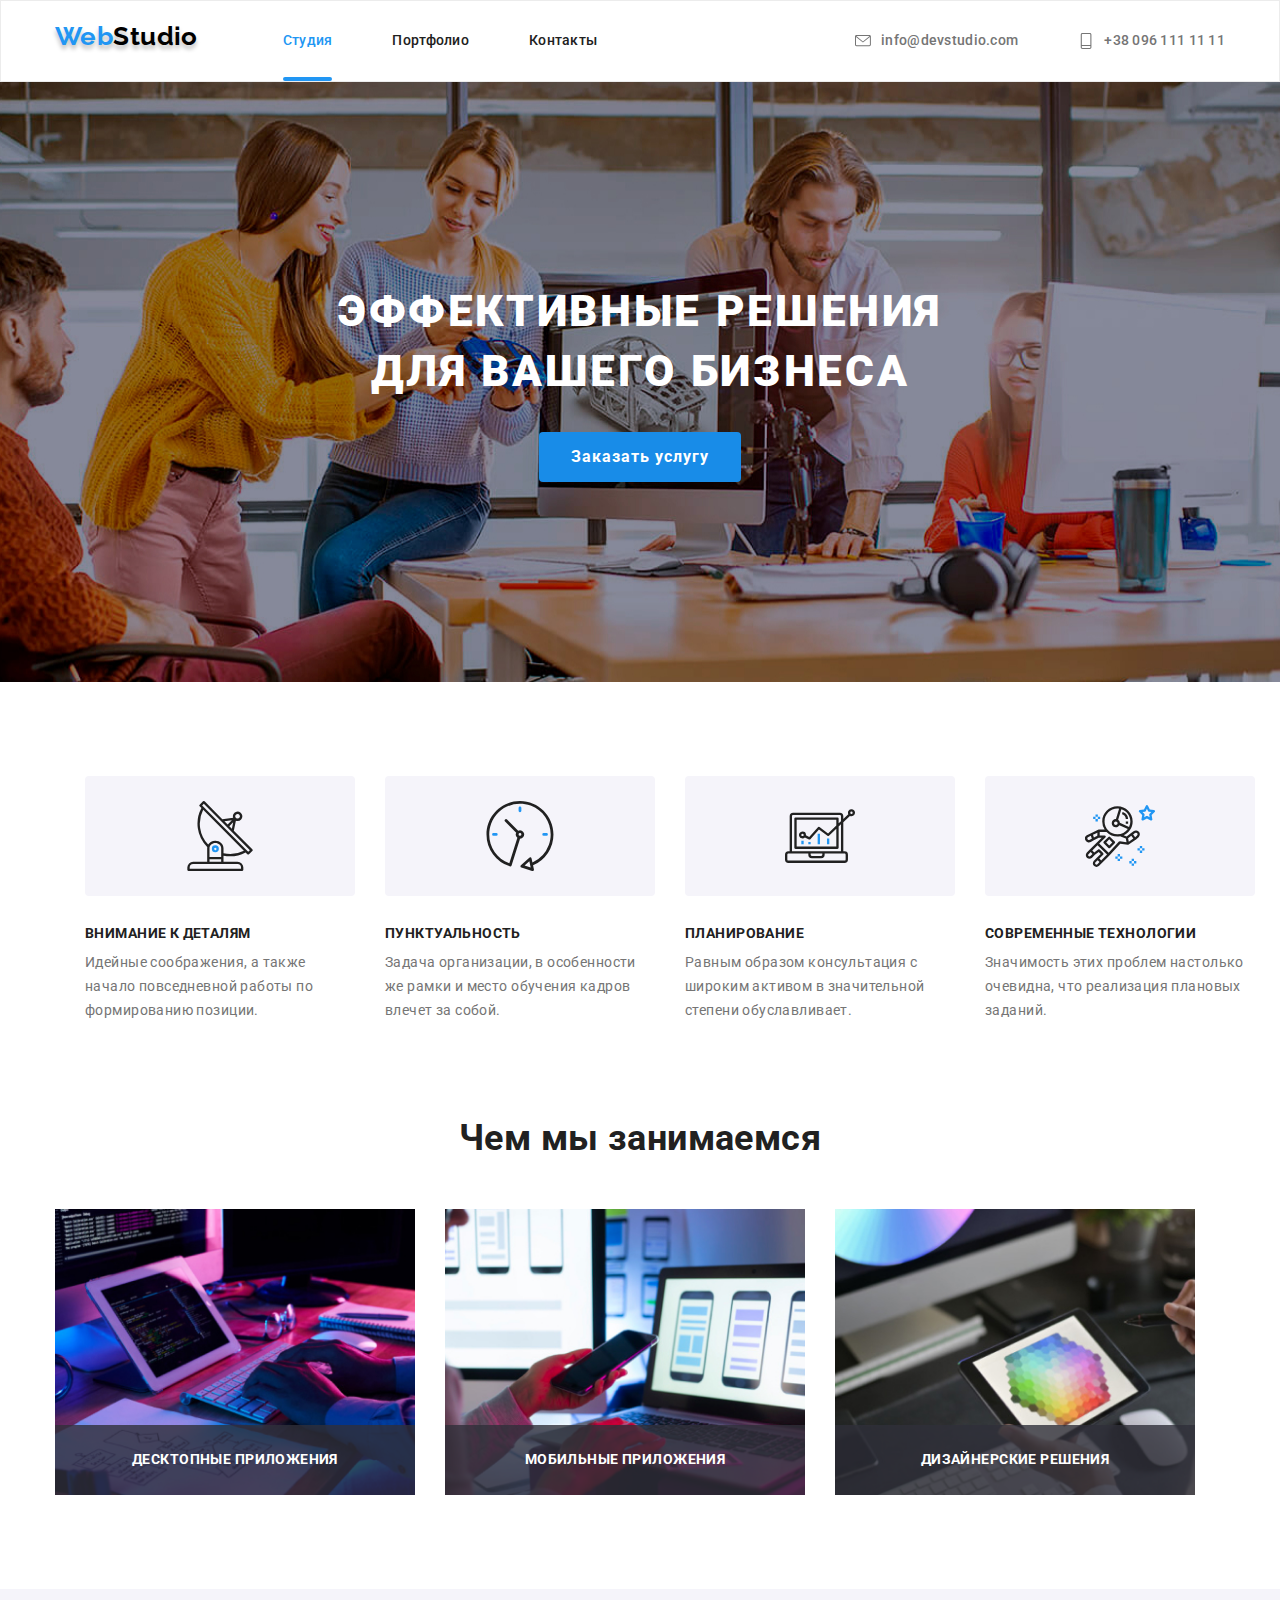
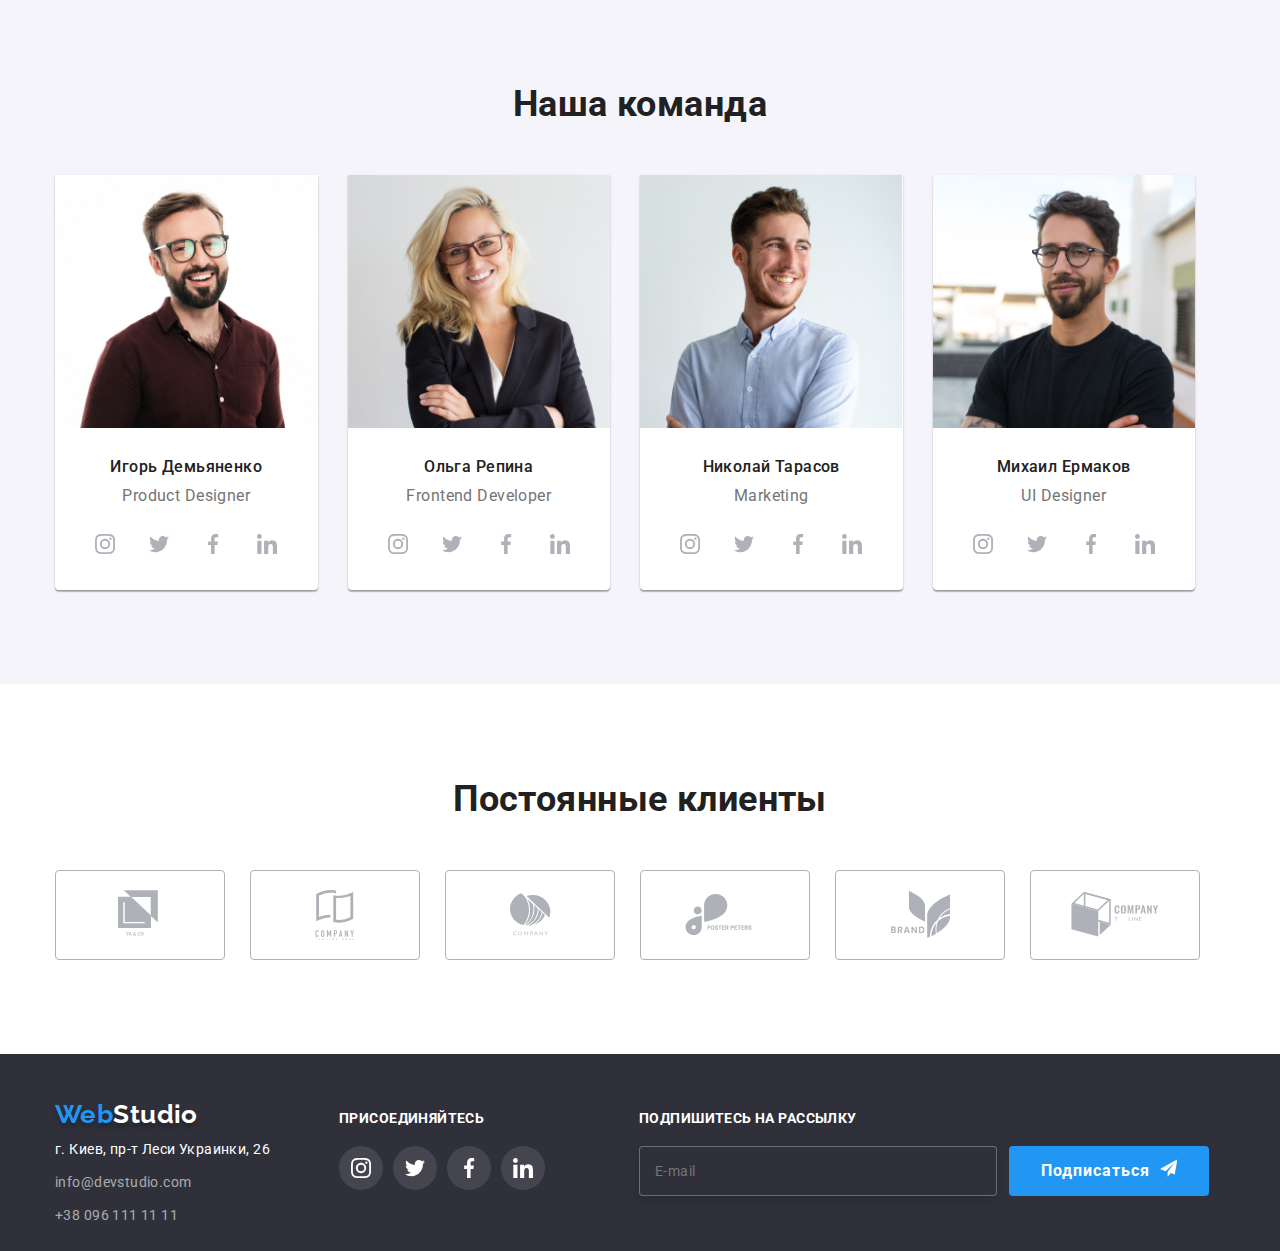
==== commit db5db905: "images adaptive" ====
--- a/index.html
+++ b/index.html
@@ -120,14 +120,23 @@
         <div class="container"><h2 class="section-title"> Чем мы занимаемся </h2>
         <ul class="what-are-we-doing list"> 
             <li class="section-title-list list">  
-                <img class="section-title-image" src="./images/box1.jpg" srcset="./images/box1@2x.jpg 2x" width="370" height="294" alt="Фото ноутбук">
+                <img class="section-title-image" 
+                src="./images/box1.jpg" 
+                srcset="./images/box1.jpg 1x,./images/box1@2x.jpg 2x" 
+                width="370" height="294" alt="Фото ноутбук">
                 <h3 class="section-title-text">Десктопные приложения</h3>
             </li>
             <li class="section-title-list list"> 
-                <img class="section-title-image"  src="./images/box2.jpg" srcset="./images/box2@2x.jpg 2x" width="370" height="294" alt="Фото телефон">
+                <img class="section-title-image"  
+                src="./images/box2.jpg" 
+                srcset="./images/box2.jpg 1x,./images/box2@2x.jpg 2x" 
+                width="370" height="294" alt="Фото телефон">
                 <h3 class="section-title-text">Мобильные приложения</h3> </li>
             <li class="section-title-list list">
-                <img class="section-title-image"  src="./images/box3.jpg" srcset="./images/box3@2x.jpg 2x" width="370" height="294" alt="Фото компьютер">
+                <img class="section-title-image"  
+                src="./images/box3.jpg" 
+                srcset="./images/box3.jpg 1x,./images/box3@2x.jpg 2x" 
+                width="370" height="294" alt="Фото компьютер">
                 <h3 class="section-title-text">Дизайнерские решения</h3> </li>
         </ul>
     </div> 
@@ -138,7 +147,44 @@
         <h2 class="section-title team" > Наша команда </h2>
         <ul class="team-list list"> 
         <li class="section-title-team" > 
-            <img src="./images/igor.jpg" srcset="./images/igor@2x.jpg 2x" width="270" height="260" alt="Фотография Николай Кучеренко">
+            <picture>
+                <source
+                  srcset="
+                    ./images/team-images/igor-mobile.jpg 1x,
+                    ./images/team-images/igor-mobile@2x.jpg 2x
+                  "
+                  type="image/jpg"
+                  media="(max-width: 767px)"
+                />
+                <source
+                  srcset="
+                    ./images/team-images/igor-desktop.jpg 1x,
+                    ./images/team-images/igor-desktop@2x.jpg 2x
+                  "
+                  type="image/jpg"
+                  media="(min-width: 1200px)"
+                />
+                <source
+                  srcset="
+                    ./images/team-images/igor-tablet.jpg 1x,
+                    ./images/team-images/igor-tablet@2x.jpg 2x
+                  "
+                  type="image/jpg"
+                  media="(min-width: 768px)"
+                />
+                <img
+                  srcset="
+                    ./images/team-images/igor-mobile.jpg    1x,
+                    ./images/team-images/igor-mobile@2x.jpg 2x,
+                    ./images/team-images/igor-tablet.jpg    1x,
+                    ./images/team-images/igor-tablet@2x.jpg 2x,
+                    ./images/team-images/igor-desktop.jpg      1x,
+                    ./images/team-images/igor-desktop@2x.jpg   2x
+                  "
+                  src="./images/team-images/igor-mobile.jpg"
+                  alt="фото Игорь Демьяненко"
+                />
+              </picture>
              <h3 class="section-title-team-name">Игорь Демьяненко</h3>
             <p class="section-title-team-text" lang="en"> Product Designer</p> 
             <ul class="social link list">
@@ -165,7 +211,44 @@
             </ul>
         </li>
         
-        <li class="section-title-team" > <img src="./images/olga.jpg" srcset="./images/olga@2x.jpg 2x" width="270" height="260" alt="фото Ольга Иванова">
+        <li class="section-title-team" >  <picture>
+            <source
+              srcset="
+                ./images/team-images/olga-mobile.jpg 1x,
+                ./images/team-images/olga-mobile@2x.jpg 2x
+              "
+              type="image/jpg"
+              media="(max-width: 767px)"
+            />
+            <source
+              srcset="
+                ./images/team-images/olga-desktop.jpg 1x,
+                ./images/team-images/olga-desktop@2x.jpg 2x
+              "
+              type="image/jpg"
+              media="(min-width: 1200px)"
+            />
+            <source
+              srcset="
+                ./images/team-images/olga-tablet.jpg 1x,
+                ./images/team-images/olga-tablet@2x.jpg 2x
+              "
+              type="image/jpg"
+              media="(min-width: 768px)"
+            />
+            <img
+              srcset="
+                ./images/team-images/olga-mobile.jpg    1x,
+                ./images/team-images/olga-mobile@2x.jpg 2x,
+                ./images/team-images/olga-tablet.jpg    1x,
+                ./images/team-images/olga-tablet@2x.jpg 2x,
+                ./images/team-images/olga-desktop.jpg      1x,
+                ./images/team-images/olga-desktop@2x.jpg   2x
+              "
+              src="./images/team-images/olga-mobile.jpg"
+              alt="фото Ольга Репина"
+            />
+          </picture>
             <h3 class="section-title-team-name">Ольга Репина</h3>
         <p class="section-title-team-text" lang="en"> Frontend Developer </p> 
         <ul class="social link list">
@@ -192,7 +275,45 @@
         </ul>
     </li>
     
-       <li class="section-title-team"> <img src="./images/nicolae.jpg" srcset="./images/nicolae@2x.jpg 2x" width="270" height="260" alt="фото Андрей Шевченко">
+       <li class="section-title-team"> 
+        <picture>
+            <source
+              srcset="
+                ./images/team-images/nicolae-mobile.jpg 1x,
+                ./images/team-images/nicolae-mobile@2x.jpg 2x
+              "
+              type="image/jpg"
+              media="(max-width: 767px)"
+            />
+            <source
+              srcset="
+                ./images/team-images/nicolae-desktop.jpg 1x,
+                ./images/team-images/nicolae-desktop@2x.jpg 2x
+              "
+              type="image/jpg"
+              media="(min-width: 1200px)"
+            />
+            <source
+              srcset="
+                ./images/team-images/nicolae-tablet.jpg 1x,
+                ./images/team-images/nicolae-tablet@2x.jpg 2x
+              "
+              type="image/jpg"
+              media="(min-width: 768px)"
+            />
+            <img
+              srcset="
+                ./images/team-images/nicolae-mobile.jpg    1x,
+                ./images/team-images/nicolae-mobile@2x.jpg 2x,
+                ./images/team-images/nicolae-tablet.jpg    1x,
+                ./images/team-images/nicolae-tablet@2x.jpg 2x,
+                ./images/team-images/nicolae-desktop.jpg      1x,
+                ./images/team-images/nicolae-desktop@2x.jpg   2x
+              "
+              src="./images/team-images/nicolae-mobile.jpg"
+              alt="фото Николай Тарасов "
+            />
+          </picture>
         <h3 class="section-title-team-name">Николай Тарасов</h3>
        <p class="section-title-team-text" lang="en"> Marketing </p> 
        <ul class="social link list">
@@ -219,11 +340,44 @@
     </ul>
    </li>
    <li class="section-title-team"> 
-       <img 
-       srcset="./images/michail.jpg 300w, ./images/michail@2x.jpg 600w" 
-       src="./images/michail.jpg" 
-       sizes="(min-width: 300px) 300px, (min-width: 600px) 600px, (min-width: 1200px) 600px, 100vw"
-        alt="фото Михаил Ермаков">
+    <picture>
+        <source
+          srcset="
+            ./images/team-images/michail-mobile.jpg 1x,
+            ./images/team-images/michail-mobile@2x.jpg 2x
+          "
+          type="image/jpg"
+          media="(max-width: 767px)"
+        />
+        <source
+          srcset="
+            ./images/team-images/michail-desktop.jpg 1x,
+            ./images/team-images/michail-desktop@2x.jpg 2x
+          "
+          type="image/jpg"
+          media="(min-width: 1200px)"
+        />
+        <source
+          srcset="
+            ./images/team-images/michail-tablet.jpg 1x,
+            ./images/team-images/michail-tablet@2x.jpg 2x
+          "
+          type="image/jpg"
+          media="(min-width: 768px)"
+        />
+        <img
+          srcset="
+            ./images/team-images/michail-mobile.jpg    1x,
+            ./images/team-images/michail-mobile@2x.jpg 2x,
+            ./images/team-images/michail-tablet.jpg    1x,
+            ./images/team-images/michail-tablet@2x.jpg 2x,
+            ./images/team-images/michail-desktop.jpg      1x,
+            ./images/team-images/michail-desktop@2x.jpg   2x
+          "
+          src="./images/team-images/michail-mobile.jpg"
+          alt="фото Михаил Ермаков"
+        />
+      </picture>
         <h3 class="section-title-team-name">Михаил Ермаков</h3>
         <p class="section-title-team-text" lang="en"> UI Designer </p> 
         <ul class="social link list">
--- a/css/main.min.css
+++ b/css/main.min.css
@@ -1,2 +1,2 @@
-/*! normalize.css v8.0.1 | MIT License | github.com/necolas/normalize.css */html{line-height:1.15;-webkit-text-size-adjust:100%}body{margin:0}main{display:block}h1{font-size:2em;margin:0.67em 0}hr{box-sizing:content-box;height:0;overflow:visible}pre{font-family:monospace, monospace;font-size:1em}a{background-color:transparent}abbr[title]{border-bottom:none;text-decoration:underline;text-decoration:underline dotted}b,strong{font-weight:bolder}code,kbd,samp{font-family:monospace, monospace;font-size:1em}small{font-size:80%}sub,sup{font-size:75%;line-height:0;position:relative;vertical-align:baseline}sub{bottom:-0.25em}sup{top:-0.5em}img{border-style:none}button,input,optgroup,select,textarea{font-family:inherit;font-size:100%;line-height:1.15;margin:0}button,input{overflow:visible}button,select{text-transform:none}button,[type="button"],[type="reset"],[type="submit"]{-webkit-appearance:button}button::-moz-focus-inner,[type="button"]::-moz-focus-inner,[type="reset"]::-moz-focus-inner,[type="submit"]::-moz-focus-inner{border-style:none;padding:0}button:-moz-focusring,[type="button"]:-moz-focusring,[type="reset"]:-moz-focusring,[type="submit"]:-moz-focusring{outline:1px dotted ButtonText}fieldset{padding:0.35em 0.75em 0.625em}legend{box-sizing:border-box;color:inherit;display:table;max-width:100%;padding:0;white-space:normal}progress{vertical-align:baseline}textarea{overflow:auto}[type="checkbox"],[type="radio"]{box-sizing:border-box;padding:0}[type="number"]::-webkit-inner-spin-button,[type="number"]::-webkit-outer-spin-button{height:auto}[type="search"]{-webkit-appearance:textfield;outline-offset:-2px}[type="search"]::-webkit-search-decoration{-webkit-appearance:none}::-webkit-file-upload-button{-webkit-appearance:button;font:inherit}details{display:block}summary{display:list-item}template{display:none}[hidden]{display:none}.navigation-list-link,.address,.address-nav-list{font-weight:500;font-size:14px;line-height:1.14;letter-spacing:0.02em}.social,.what-are-we-doing{display:flex;flex-direction:row;flex-wrap:nowrap;justify-content:space-between;align-items:baseline}.backdrop,.section-title-text{display:flex;justify-content:center;align-items:center}.list,.logo.foot.link,.hero-section,.hero .hero-title,.features-section-for-images .icon-antenna,.what-are-we-doing,.portfolio.list{margin:0;padding:0}html{box-sizing:border-box}*,::before,::after{box-sizing:inherit}body{background-color:#fff;font-family:"Roboto",sans-serif;font-size:14px;color:#212121;letter-spacing:0.03em}img{display:block;max-width:100%;height:auto}.navigation{display:flex}.link{text-decoration:none;display:block}.list{list-style:none}.logo{font-family:Raleway;font-style:normal;font-weight:bold;font-size:26px;line-height:1.2;margin-right:85px;color:#000;text-shadow:0px 4px 4px rgba(0,0,0,0.25);animation-duration:10000ms}.logo .logo-web{color:#2196F3}.logo-studio{color:#fff}.logo.foot.link{margin-bottom:8px}.container{margin-left:auto;margin-right:auto;padding-left:15px;padding-right:15px;min-width:358px}@media screen and (min-width: 480px){.container{width:480px}}@media screen and (min-width: 768px){.container{width:768px}}@media screen and (min-width: 1200px){.container{width:1200px}}.section{padding-top:60px;padding-bottom:60px}@media screen and (min-width: 1200px){.section{padding-top:94px;padding-bottom:94px}}button{border:0}.menu-button{display:inline-flex;text-align:center;margin:0;padding:0;width:40px;height:40px;border:none;background-color:transparent}@media screen and (min-width: 768px){.menu-button{display:none}}.menu-button .icon-cross{display:none}.menu-button.is-open .icon-cross{display:block}.menu-button.is-open .icon-menu{display:none}.hero-title-button{font-weight:bold;font-size:16px;line-height:1.87;letter-spacing:0.06em;background-color:#2196F3;color:#fff;padding:10px 32px 10px 32px;border-radius:4px;border-color:#2196F3;transition:color 250ms cubic-bezier(0.4, 0, 0.2, 1)}.hero-title-button.hero:focus,.hero-title-button.hero:hover{color:#fff}.hero-title-button.hover-color{background-color:#188CE8;transition:color 250ms cubic-bezier(0.4, 0, 0.2, 1)}.hero-title-button.hover-color:hover{background-color:#2196F3}.work-button button{font-style:normal;font-weight:500;font-size:16px;line-height:1.62;text-align:center;background-color:#f5f4fa;border-radius:4px;border-width:0;padding-top:6px;padding-right:22px;padding-bottom:6px;padding-left:22px;color:#212121;background-color:#F5F4FA;transition:background-color 250ms cubic-bezier(0.4, 0, 0.2, 1),color 250ms cubic-bezier(0.4, 0, 0.2, 1)}.work-button button:focus,.work-button button:hover{color:#fff;outline:none;background-color:#2196F3}.filter-portfolio-button:first-child{margin-bottom:15px}.filter-portfolio-button.work-button:not(:last-child){margin-right:8px}.footer-subscribe-button{margin-left:12px;fill:#fff;transition:background-color 250ms cubic-bezier(0.4, 0, 0.2, 1)}.footer-subscribe-button .svg{margin-left:10px}.footer-subscribe-button:hover,.footer-subscribe-button:focus{background-color:#188CE8}.social.link.list{display:flex;justify-content:center}.social-link-item{display:flex;justify-content:center;align-items:center;width:44px;height:44px;border-radius:50%;background-color:#fff;transition:background-color 500ms cubic-bezier(0.4, 0, 0.2, 1)}.social-link-item:hover,.social-link-item:focus{background-color:#2196F3}.social-link:not(:last-child){margin-right:10px}.social-link-svg{width:20px;height:20px;fill:#AFB1B8;transition:fill 250ms cubic-bezier(0.4, 0, 0.2, 1)}.social-link-item:hover .social-link-svg,.social-link-item:focus .social-link-svg{fill:#fff}.social-link-svg.bottom-svg{fill:#fff;transition:fill 250ms cubic-bezier(0.4, 0, 0.2, 1)}.social-link-item.bottom{background-color:rgba(255,255,255,0.1)}.social-link-item.bottom:hover,.social-link-item.bottom:focus{background-color:#2196F3}.backdrop{position:fixed;left:0;top:0;width:100%;height:100%;background-color:rgba(0,0,0,0.2);z-index:100}.modal-form{position:relative;height:609px;display:flex;flex-direction:column;background-color:#fff;border-radius:4px;padding:40px}.modal-form-title{font-family:"Roboto",sans-serif;font-style:normal;font-weight:bold;font-size:20px;line-height:30px;text-align:center;letter-spacing:0.03em;margin:0px;margin-bottom:30px;color:#212121}@media screen and (min-width: 480px){.modal-form{width:450px;height:609px}}@media screen and (min-width: 1200px){.modal-form-title{line-height:23px}.modal-form{width:528px;height:581px}}.modal-form-input{height:40px;padding-left:42px}.modal-form-input-wrapper{position:relative;margin-bottom:40px}.modal-form-input .text-message{border:1px solid rgba(33,33,33,0.2);border-radius:4px;cursor:pointer}.modal-form-input:focus,.modal-form-input:hover,.modal-form-input:not(:placeholder-shown){outline:none;border-color:#2196F3}.modal-form-input:focus::placeholder{color:#000}.modal-form-input::placeholder{color:transparent;transition:color 250ms linear 250ms}.modal-form-input,.modal-form-message{display:block;width:100%;font-family:"Roboto",sans-serif;font-style:normal;font-weight:normal;font-size:14px;line-height:16px;letter-spacing:0.01em;border:1px solid #4b4b4b;border-radius:4px;background-color:transparent}.modal-form-message{height:120px;resize:none;position:relative;margin-left:auto;margin-right:auto;margin-bottom:28px;display:flex;align-items:center}.modal-form-message:focus,.modal-form-message:not(:placeholder-shown){outline:none;border-color:#2196F3}.modal-form-message:focus::placeholder{color:#2196F3}.modal-form-input:not(:placeholder-shown) .form-message{top:-18px}.modal-form-svg{position:absolute;top:25%;left:19px;display:inline-block;width:16px;height:16px;fill:#212121;transition:fill 250ms cubic-bezier(0.4, 0, 0.2, 1)}.modal-form-label{position:absolute;top:50%;left:46px;transform:translateY(-50%);font-family:"Roboto",sans-serif;color:#757575;font-style:normal;font-weight:normal;font-size:14px;line-height:16px;letter-spacing:0.01em;transition:transform 250ms linear}.modal-form-label.form-message{top:20%;left:16px}.modal-form-input:focus+.modal-form-label,.modal-form-input:hover+.modal-form-label,.modal-form-input:not(:placeholder-shown)+.modal-form-label{transform:translateY(-39px) translateX(-28px);color:#2196F3}.modal-form-input.text-message:focus+.modal-form-label.form-message,.modal-form-input.text-message:hover+.modal-form-label.form-message,.modal-form-input.text-message:not(:placeholder-shown)+.modal-form-label.form-message{transform:translateY(-45px) translateX(0px)}.modal-form-input:focus ~ .modal-form-svg,.modal-form-input:hover ~ .modal-form-svg,.modal-form-input:not(:placeholder-shown) ~ .modal-form-svg{fill:#2196F3}.modal-form-checkbox{position:absolute;width:1px;height:1px;margin:-1px;border:0;padding:0;clip:rect(0 0 0 0);overflow:hidden}.modal-form-custom-checkbox{display:inline-block;width:16px;height:15px;margin-left:12px;display:inline-block;border:2px solid #212121;border-radius:2px}.modal-form-checkbox:checked+.modal-form-custom-checkbox{background-color:#2196F3;background-image:url(../images/icon-check.svg);background-position:50% 50%;border:2px solid #2196F3;border-radius:2px}.text-message{width:470px;height:120px;resize:none;padding:12px 16px}.modal-form-option{margin-bottom:0px}.modal-form-option-label{margin-bottom:20px}.modal-form-option-span{font-size:12px;margin-left:9px;font-family:"Roboto",sans-serif;font-style:normal;font-weight:normal;font-size:14px;line-height:24px;letter-spacing:0.03em;color:#757575}.modal-form-option-spana{color:#2196F3}.modal-form-btn{font-weight:bold;font-size:16px;line-height:1.87;letter-spacing:0.06em;background-color:#2196F3;color:#fff;padding:10px 32px 10px 32px;margin:auto;margin-bottom:30px;width:200px;height:50px;border-radius:4px;border-color:#2196F3;transition:color 250ms cubic-bezier(0.4, 0, 0.2, 1);text-transform:uppercase;cursor:pointer}.modal-form-btn:hover,.modal-form-btn:focus{background-color:#188CE8}.is-hidden{opacity:0;visibility:hidden;pointer-events:none}.modal-close-btn-svg{position:absolute;display:flex;justify-content:center;width:11px;height:11px;fill:#000}.modal-close-btn:focus .modal-close-btn-svg,.modal-close-btn:hover .modal-close-btn-svg{fill:#2196F3}.modal-close-btn{position:absolute;top:8px;right:8px;width:30px;height:30px;border-radius:50%;background-color:transparent;border:1px solid rgba(0,0,0,0.1);cursor:pointer;transition:color 250ms linear;display:flex;justify-content:center;align-items:center;transition-duration:250ms;transition-timing-function:cubic-bezier(0.4, 0, 0.2, 1)}.header{position:relative;border:1px solid #ECECEC}@media screen and (max-width: 767px){.navigation{position:relative;align-items:center;justify-content:space-between;flex-grow:1;height:60px}.menu-container{background-color:#fff;padding-top:60px;padding-bottom:60px;text-align:center;font-size:20px}}@media screen and (min-width: 767px){.navigation{align-items:baseline}.navigation-list{display:flex;align-items:center}.navigation-list-item:not(:last-child){margin-right:50px}}@media screen and (max-width: 767px){.menu-container{display:none;position:absolute;top:100%;left:0;width:100%}.menu-container.is-open{display:block}}@media screen and (min-width: 768px){.menu-container{display:flex;align-items:center;justify-content:space-between;flex-grow:1}}@media screen and (max-width: 767px){.navigation-list{margin-bottom:60px}.navigation-list-link{display:inline-block}.navigation-list-link.studio{padding-bottom:8px}.navigation-list-link.portfolio{padding-bottom:8px}}.navigation-list-link{transition:color 250ms cubic-bezier(0.4, 0, 0.2, 1);position:relative}@media screen and (min-width: 768px){.navigation-list-link.link{color:#212121;padding-top:32px;padding-bottom:32px}}.navigation-list-link:hover,.navigation-list-link:focus{color:#2196F3}@media screen and (max-width: 480px){.navigation-list-item:not(:last-child){margin-bottom:40px;text-align:center}}@media screen and (min-width: 780px){.navigation-list-item{position:relative}.navigation-list-item:not(:last-child){margin-right:60px}}.navigation-list-link.studio::after,.navigation-list-link.portf::after{position:absolute;bottom:0;left:0;display:block;content:"";width:100%;height:4px;background:#2196F3;border-radius:2px}.navigation-list-link.studio:hover::after,.navigation-list-link.portf:hover::after{background-color:#757575}.navigation-list-link.studio,.navigation-list-link.portf{color:#2196F3;transition:color 1030ms cubic-bezier(0.4, 0, 0.2, 1),background-color 1030ms cubic-bezier(0.4, 0, 0.2, 1)}.navigation-list-link.studio:hover,.navigation-list-link.studio:focus,.navigation-list-link.portf:hover,.navigation-list-link.portf:focus{color:#757575}.address{display:block;font-style:normal}@media screen and (min-width: 1200px){.address-nav{display:flex}}.address-nav-link{color:#757575;transition:color 250ms cubic-bezier(0.4, 0, 0.2, 1)}.address-nav-link:hover,.address-nav-link:focus{color:#2196F3}@media screen and (min-width: 1200px){.address-nav-link{display:flex;flex-wrap:nowrap;align-content:flex-start}}@media screen and (max-width: 480px){.address-nav-list{display:block}.address-nav-list:not(:last-child){margin-bottom:16px}}@media screen and (min-width: 1200px){.address-nav-list:not(:last-child){margin-right:60px}}.address-nav-list-svg{align-items:center;padding:0px;margin:0px;fill:#757575;width:16px;height:16px;margin-right:10px;transition:fill 250ms cubic-bezier(0.4, 0, 0.2, 1)}.address-nav-link:hover .address-nav-list-svg,.address-nav-link:focus .address-nav-list-svg{fill:#2196F3}.icon-cross{width:24px;height:16px}.icon-cross:hover,.icon-cross:focus{fill:#2196F3}.icon-menu{width:19px;height:19px}.icon-menu:hover,.icon-menu:focus{fill:#2196F3}.hero{text-align:center;animation-duration:2000ms}.hero-section{margin-left:auto;margin-right:auto;background-image:linear-gradient(rgba(47,48,58,0.4), rgba(47,48,58,0.4)),url(../images/hero.jpg);background-repeat:no-repeat;background-position:center;padding-top:118px;padding-bottom:118px;max-width:1600px;background-size:cover}@media screen and (min-device-pixel-ratio: 2), screen and (min-resolution: 192dpi), screen and (min-resolution: 2dppx), screen and (min-width: 320px){.hero .hero-section{background-image:url("../images/hero@2x.jpg")}}.hero .hero-title{font-weight:900;font-size:26px;line-height:1.36;letter-spacing:0.06em;text-transform:uppercase;margin-bottom:30px;color:#fff}@media screen and (min-width: 1200px){.hero-section{padding-top:200px;padding-bottom:200px}.hero-title{font-size:44px}}.features-list-heading{font-weight:bold;font-size:14px;line-height:1.14;text-transform:uppercase;margin:0px;margin-bottom:10px;color:#212121;text-align:center}@media screen and (min-width: 768px){.features-list-heading{text-align:left}}@media screen and (max-width: 786px){.features-section:not(:last-child){margin-bottom:30px}}@media screen and (min-width: 768px){.features-list{display:flex;flex-direction:row;flex-wrap:wrap;justify-content:space-between;align-items:baseline}}@media (min-width: 768px) and (max-width: 1199px){.features-section{width:calc((100% - 30px) / 2)}.features-section:nth-child(-n+2){margin-bottom:30px}}@media screen and (min-width: 1200px){.features-list{flex-wrap:nowrap}.features-section{margin-left:30px}}.features-section-for-images{display:flex;height:120px;margin-bottom:30px;background-color:#F5F4FA;padding-top:25px;padding-right:100px;padding-bottom:25px;padding-left:100px;border-radius:4px}.features-section-for-images .icon-antenna{display:block;width:70px;height:70px;border:none;fill:#757575}@media screen and (min-width: 1200px){.features-section-for-images{width:270px}}.features-list-text{font-weight:normal;font-size:14px;line-height:1.71;margin:0px;color:#757575}@media screen and (max-width: 1200px){.section-doing{visibility:hidden;display:none}}.section-doing{padding-bottom:94px}.section-title{font-weight:bold;font-size:36px;line-height:42px;text-align:center;padding:0px;margin-top:0px;margin-bottom:50px;color:#212121}.section-title-list{position:relative;display:block;margin-right:30px}.section-title-text{position:absolute;left:0;bottom:0;width:100%;height:70px;font-weight:bold;font-size:14px;line-height:1.14;text-align:center;letter-spacing:0.03em;text-transform:uppercase;padding-top:27px;padding-bottom:27px;margin:0px;background-color:rgba(47,48,58,0.8);color:#fff}.what-are-we-doing{padding-inline-start:0px}.section.team{background-color:#F5F4FA}.section-title-team{background-color:#fff;box-shadow:0px 2px 1px rgba(0,0,0,0.2),0px 1px 1px rgba(0,0,0,0.14),0px 1px 3px rgba(0,0,0,0.12);border-radius:0px 0px 4px 4px;padding-bottom:24px;list-style:none}.section-title-team-name{font-weight:500;font-size:16px;line-height:1.18;text-align:center;margin:0px;margin-top:30px;margin-bottom:10px;color:#212121}.section-title-team-text{font-weight:normal;font-size:16px;line-height:1.18;text-align:center;margin:0px;margin-bottom:16px;color:#757575}.team-list{display:block;padding-inline-start:0px;margin:0px}@media screen and (min-width: 768px){.team-list{display:flex;flex-direction:row;flex-wrap:wrap;justify-content:space-between;align-items:baseline}}@media screen and (max-width: 767px){.section-title-team:not(:last-child){margin-bottom:30px}}@media screen and (min-width: 1200px){.team-list{flex-wrap:nowrap}.section-title-team{margin-right:30px}}@media (min-width: 768px) and (max-width: 1199px){.section-title-team{width:calc((100% - 30px) / 2)}.section-title-team:nth-child(-n+2){margin-bottom:30px}}.clients{display:flex;flex-direction:row;flex-wrap:wrap;justify-content:space-between;margin:0px;align-items:center}@media screen and (min-width: 768px){.clients-list{width:calc((100% - 60px) / 3)}}@media (min-width: 480px) and (max-width: 768px){.clients-list{width:calc((100% - 30px) / 2)}.clients-list:nth-child(-n+4){margin-bottom:30px}}@media screen and (min-width: 1200px){.clients{flex-wrap:nowrap}.clients-list-logo{width:170px}}.clients-list-logo{display:flex;height:90px;justify-content:center;border:1px solid #AFB1B8;box-sizing:border-box;border-radius:4px;transition:border 250ms cubic-bezier(0.4, 0, 0.2, 1)}.clients-list-logo:hover,.clients-list-logo:focus{border:1px solid #2196F3}.clients-list-logo-svg{fill:#AFB1B8;display:flex;align-self:center;transition:fill 250ms cubic-bezier(0.4, 0, 0.2, 1)}.clients-list-logo:hover .clients-list-logo-svg,.clients-list-logo:focus .clients-list-logo-svg{fill:#2196F3}footer{background-color:#2F303A;box-shadow:0px 4px 4px rgba(0,0,0,0.25)}@media screen and (max-width: 768px){.footer-section-address{margin-bottom:50px}.footer-section.join-in{margin-bottom:50px}}.footer-subscribe-input{height:50px}@media screen and (max-width: 1199px){.footer-subscribe-input{width:100%;max-width:450px;margin-bottom:20px}.footer-subscribe-label{top:20%}}.address-footer{font-weight:normal;font-size:14px;font-style:normal;line-height:1.71;display:block;color:#fff}.address-footer.text{margin-bottom:9px}.address-nav-link-footer{color:rgba(255,255,255,0.6)}.address-nav-link-footer.mail{margin-bottom:9px}.footer-subscribe{text-align:center;position:relative;margin:0px}.footer-subscribe-form{position:relative;margin:0px}.footer-subscribe-input{border-radius:4px;padding-left:15px;color:#fff;border:1px solid rgba(255,255,255,0.3);background-color:#2F303A;filter:drop-shadow(0px 4px 4px rgba(0,0,0,0.15))}.footer-subscribe-label{position:absolute;left:16px;transform:translateY(-50%);transition-duration:250ms;transition-timing-function:cubic-bezier(0.4, 0, 0.2, 1);color:#757575}.footer-subscribe-input:focus+.footer-subscribe-label,.footer-subscribe-input:not(:placeholder-shown)+.footer-subscribe-label{opacity:0}.join-in{margin-bottom:20px}.join-in-text{display:block;font-weight:bold;font-size:14px;line-height:16px;text-transform:uppercase;color:#fff;margin-bottom:20px}.join-in-svg{margin-left:10px;width:24px;height:24px;fill:#fff}@media screen and (min-width: 480px){.footer-flex{padding-bottom:60px;padding-top:60px}}@media screen and (min-width: 768px){.footer-flex{padding-top:0px;padding-bottom:60px}.footer-mobile{display:flex;padding-top:60px;align-items:baseline;padding-bottom:60px;margin-right:60px;margin-left:60px}.div-subscribe-form{display:flex;justify-content:center}.footer-subscribe-form{display:flex;align-items:center;flex-direction:column}.footer-subscribe-button{display:flex;width:200px;height:50px}.footer-subscribe-button-text{margin-right:10px}}@media (min-width: 768px) and (max-width: 1200px){.footer-section-address{margin-right:165px}}@media (min-width: 120px) and (max-width: 1200px){.footer{text-align:center}}@media screen and (min-width: 1200px){.footer-mobile{padding-top:0px;padding-bottom:0px;margin-right:0px;margin-left:0px}.footer-flex{display:flex;padding-bottom:0px;padding-top:45px;align-items:baseline;padding-bottom:23px}.footer-section.join-in{margin-left:69px}.footer-subscribe{margin-left:94px}.footer-subscribe-form{display:flex;justify-content:center}.footer-subscribe-input{width:358px}.footer-subscribe-label{top:25%}.footer-section-address{flex-direction:column;margin-right:70px}}.portfolio-box{position:relative;overflow:hidden}.filter-portfolio{display:flex;flex-wrap:wrap;margin-bottom:40px}.portfolio.list{display:block;background-color:#fff}.portfolio-list:not(:last-child){margin-bottom:30px}@media screen and (min-width: 768px){.portfolio.list{display:flex;flex-wrap:wrap;justify-content:space-between}.portfolio-list{width:calc((100% - 30px) / 2)}.portfolio-list:nth-child(-n+7){margin-bottom:30px}}@media screen and (min-width: 1200x){.portfolio{width:calc((100% - 60px) / 3)}.portfolio-list:not(:nth-last-child(-n+3)){margin-bottom:30px}}@media screen and (min-width: 768px){.filter-portfolio{justify-content:center;flex-wrap:nowrap;margin-bottom:50px}}.portfolio-list-class{padding:20px 24px;border-left:1px solid #EEEEEE;border-right:1px solid #EEEEEE;border-bottom:1px solid #EEEEEE}.portfolio-list-link{transition:box-shadow 250ms cubic-bezier(0.4, 0, 0.2, 1)}.portfolio-list-link:hover,.portfolio-list-link:focus{box-shadow:1px 4px 6px rgba(0,0,0,0.16),0px 4px 4px rgba(0,0,0,0.06),0px 1px 1px rgba(0,0,0,0.12)}.portfolio-list-title{font-weight:bold;font-size:18px;line-height:2;letter-spacing:0.06em;margin:0px;margin-bottom:4px;color:#212121}.portfolio-list-text{font-weight:normal;font-size:16px;line-height:1.87;margin:0px;color:#757575}.portfolio-text-hidden{display:block;top:0;position:absolute;width:100%;left:0;margin:0;padding:63px 24px;height:101%;font-size:18px;line-height:1.55em;color:#fff;background-color:rgba(33,150,243,0.9);transform:translateY(100%);transition-duration:1000ms;transition-timing-function:cubic-bezier(0.4, 0, 0.2, 1)}.portfolio-list:hover .portfolio-text-hidden{transform:translateX(0);top:100}
+/*! normalize.css v8.0.1 | MIT License | github.com/necolas/normalize.css */html{line-height:1.15;-webkit-text-size-adjust:100%}body{margin:0}main{display:block}h1{font-size:2em;margin:0.67em 0}hr{box-sizing:content-box;height:0;overflow:visible}pre{font-family:monospace, monospace;font-size:1em}a{background-color:transparent}abbr[title]{border-bottom:none;text-decoration:underline;text-decoration:underline dotted}b,strong{font-weight:bolder}code,kbd,samp{font-family:monospace, monospace;font-size:1em}small{font-size:80%}sub,sup{font-size:75%;line-height:0;position:relative;vertical-align:baseline}sub{bottom:-0.25em}sup{top:-0.5em}img{border-style:none}button,input,optgroup,select,textarea{font-family:inherit;font-size:100%;line-height:1.15;margin:0}button,input{overflow:visible}button,select{text-transform:none}button,[type="button"],[type="reset"],[type="submit"]{-webkit-appearance:button}button::-moz-focus-inner,[type="button"]::-moz-focus-inner,[type="reset"]::-moz-focus-inner,[type="submit"]::-moz-focus-inner{border-style:none;padding:0}button:-moz-focusring,[type="button"]:-moz-focusring,[type="reset"]:-moz-focusring,[type="submit"]:-moz-focusring{outline:1px dotted ButtonText}fieldset{padding:0.35em 0.75em 0.625em}legend{box-sizing:border-box;color:inherit;display:table;max-width:100%;padding:0;white-space:normal}progress{vertical-align:baseline}textarea{overflow:auto}[type="checkbox"],[type="radio"]{box-sizing:border-box;padding:0}[type="number"]::-webkit-inner-spin-button,[type="number"]::-webkit-outer-spin-button{height:auto}[type="search"]{-webkit-appearance:textfield;outline-offset:-2px}[type="search"]::-webkit-search-decoration{-webkit-appearance:none}::-webkit-file-upload-button{-webkit-appearance:button;font:inherit}details{display:block}summary{display:list-item}template{display:none}[hidden]{display:none}.navigation-list-link,.address,.address-nav-list{font-weight:500;font-size:14px;line-height:1.14;letter-spacing:0.02em}.social,.what-are-we-doing{display:flex;flex-direction:row;flex-wrap:nowrap;justify-content:space-between;align-items:baseline}.backdrop,.section-title-text{display:flex;justify-content:center;align-items:center}.list,.logo.foot.link,.hero-section,.hero-title,.features-section-for-images .icon-antenna,.what-are-we-doing,.portfolio.list{margin:0;padding:0}html{box-sizing:border-box}*,::before,::after{box-sizing:inherit}body{background-color:#fff;font-family:"Roboto",sans-serif;font-size:14px;color:#212121;letter-spacing:0.03em}img{display:block;max-width:100%;height:auto}.navigation{display:flex}.link{text-decoration:none;display:block}.list{list-style:none}.logo{font-family:Raleway;font-style:normal;font-weight:bold;font-size:26px;line-height:1.2;margin-right:85px;color:#000;text-shadow:0px 4px 4px rgba(0,0,0,0.25);animation-duration:10000ms}.logo .logo-web{color:#2196F3}.logo-studio{color:#fff}.logo.foot.link{margin-bottom:8px}.container{margin-left:auto;margin-right:auto;padding-left:15px;padding-right:15px;min-width:358px}@media screen and (min-width: 480px){.container{width:480px}}@media screen and (min-width: 768px){.container{width:768px}}@media screen and (min-width: 1200px){.container{width:1200px}}.section{padding-top:60px;padding-bottom:60px}@media screen and (min-width: 1200px){.section{padding-top:94px;padding-bottom:94px}}button{border:0}.menu-button{display:inline-flex;text-align:center;margin:0;padding:0;width:40px;height:40px;border:none;background-color:transparent}@media screen and (min-width: 768px){.menu-button{display:none}}.menu-button .icon-cross{display:none}.menu-button.is-open .icon-cross{display:block}.menu-button.is-open .icon-menu{display:none}.hero-title-button{font-weight:bold;font-size:16px;line-height:1.87;letter-spacing:0.06em;background-color:#2196F3;color:#fff;padding:10px 32px 10px 32px;border-radius:4px;border-color:#2196F3;transition:color 250ms cubic-bezier(0.4, 0, 0.2, 1)}.hero-title-button.hero:focus,.hero-title-button.hero:hover{color:#fff}.hero-title-button.hover-color{background-color:#188CE8;transition:color 250ms cubic-bezier(0.4, 0, 0.2, 1)}.hero-title-button.hover-color:hover{background-color:#2196F3}.work-button button{font-style:normal;font-weight:500;font-size:16px;line-height:1.62;text-align:center;background-color:#f5f4fa;border-radius:4px;border-width:0;padding-top:6px;padding-right:22px;padding-bottom:6px;padding-left:22px;color:#212121;background-color:#F5F4FA;transition:background-color 250ms cubic-bezier(0.4, 0, 0.2, 1),color 250ms cubic-bezier(0.4, 0, 0.2, 1)}.work-button button:focus,.work-button button:hover{color:#fff;outline:none;background-color:#2196F3}.filter-portfolio-button:first-child{margin-bottom:15px}.filter-portfolio-button.work-button:not(:last-child){margin-right:8px}.footer-subscribe-button{margin-left:12px;fill:#fff;transition:background-color 250ms cubic-bezier(0.4, 0, 0.2, 1)}.footer-subscribe-button .svg{margin-left:10px}.footer-subscribe-button:hover,.footer-subscribe-button:focus{background-color:#188CE8}.social.link.list{display:flex;justify-content:center}.social-link-item{display:flex;justify-content:center;align-items:center;width:44px;height:44px;border-radius:50%;background-color:#fff;transition:background-color 500ms cubic-bezier(0.4, 0, 0.2, 1)}.social-link-item:hover,.social-link-item:focus{background-color:#2196F3}.social-link:not(:last-child){margin-right:10px}.social-link-svg{width:20px;height:20px;fill:#AFB1B8;transition:fill 250ms cubic-bezier(0.4, 0, 0.2, 1)}.social-link-item:hover .social-link-svg,.social-link-item:focus .social-link-svg{fill:#fff}.social-link-svg.bottom-svg{fill:#fff;transition:fill 250ms cubic-bezier(0.4, 0, 0.2, 1)}.social-link-item.bottom{background-color:rgba(255,255,255,0.1)}.social-link-item.bottom:hover,.social-link-item.bottom:focus{background-color:#2196F3}.backdrop{position:fixed;left:0;top:0;width:100%;height:100%;background-color:rgba(0,0,0,0.2);z-index:100}.modal-form{position:relative;height:609px;display:flex;flex-direction:column;background-color:#fff;border-radius:4px;padding:40px}.modal-form-title{font-family:"Roboto",sans-serif;font-style:normal;font-weight:bold;font-size:20px;line-height:30px;text-align:center;letter-spacing:0.03em;margin:0px;margin-bottom:30px;color:#212121}@media screen and (min-width: 480px){.modal-form{width:450px;height:609px}}@media screen and (min-width: 1200px){.modal-form-title{line-height:23px}.modal-form{width:528px;height:581px}}.modal-form-input{height:40px;padding-left:42px}.modal-form-input-wrapper{position:relative;margin-bottom:40px}.modal-form-input .text-message{border:1px solid rgba(33,33,33,0.2);border-radius:4px;cursor:pointer}.modal-form-input:focus,.modal-form-input:hover,.modal-form-input:not(:placeholder-shown){outline:none;border-color:#2196F3}.modal-form-input:focus::placeholder{color:#000}.modal-form-input::placeholder{color:transparent;transition:color 250ms linear 250ms}.modal-form-input,.modal-form-message{display:block;width:100%;font-family:"Roboto",sans-serif;font-style:normal;font-weight:normal;font-size:14px;line-height:16px;letter-spacing:0.01em;border:1px solid #4b4b4b;border-radius:4px;background-color:transparent}.modal-form-message{height:120px;resize:none;position:relative;margin-left:auto;margin-right:auto;margin-bottom:28px;display:flex;align-items:center}.modal-form-message:focus,.modal-form-message:not(:placeholder-shown){outline:none;border-color:#2196F3}.modal-form-message:focus::placeholder{color:#2196F3}.modal-form-input:not(:placeholder-shown) .form-message{top:-18px}.modal-form-svg{position:absolute;top:25%;left:19px;display:inline-block;width:16px;height:16px;fill:#212121;transition:fill 250ms cubic-bezier(0.4, 0, 0.2, 1)}.modal-form-label{position:absolute;top:50%;left:46px;transform:translateY(-50%);font-family:"Roboto",sans-serif;color:#757575;font-style:normal;font-weight:normal;font-size:14px;line-height:16px;letter-spacing:0.01em;transition:transform 250ms linear}.modal-form-label.form-message{top:20%;left:16px}.modal-form-input:focus+.modal-form-label,.modal-form-input:hover+.modal-form-label,.modal-form-input:not(:placeholder-shown)+.modal-form-label{transform:translateY(-39px) translateX(-28px);color:#2196F3}.modal-form-input.text-message:focus+.modal-form-label.form-message,.modal-form-input.text-message:hover+.modal-form-label.form-message,.modal-form-input.text-message:not(:placeholder-shown)+.modal-form-label.form-message{transform:translateY(-45px) translateX(0px)}.modal-form-input:focus ~ .modal-form-svg,.modal-form-input:hover ~ .modal-form-svg,.modal-form-input:not(:placeholder-shown) ~ .modal-form-svg{fill:#2196F3}.modal-form-checkbox{position:absolute;width:1px;height:1px;margin:-1px;border:0;padding:0;clip:rect(0 0 0 0);overflow:hidden}.modal-form-custom-checkbox{display:inline-block;width:16px;height:15px;margin-left:12px;display:inline-block;border:2px solid #212121;border-radius:2px}.modal-form-checkbox:checked+.modal-form-custom-checkbox{background-color:#2196F3;background-image:url(../images/icon-check.svg);background-position:50% 50%;border:2px solid #2196F3;border-radius:2px}.text-message{width:470px;height:120px;resize:none;padding:12px 16px}.modal-form-option{margin-bottom:0px}.modal-form-option-label{margin-bottom:20px}.modal-form-option-span{font-size:12px;margin-left:9px;font-family:"Roboto",sans-serif;font-style:normal;font-weight:normal;font-size:14px;line-height:24px;letter-spacing:0.03em;color:#757575}.modal-form-option-spana{color:#2196F3}.modal-form-btn{font-weight:bold;font-size:16px;line-height:1.87;letter-spacing:0.06em;background-color:#2196F3;color:#fff;padding:10px 32px 10px 32px;margin:auto;margin-bottom:30px;width:200px;height:50px;border-radius:4px;border-color:#2196F3;transition:color 250ms cubic-bezier(0.4, 0, 0.2, 1);text-transform:uppercase;cursor:pointer}.modal-form-btn:hover,.modal-form-btn:focus{background-color:#188CE8}.is-hidden{opacity:0;visibility:hidden;pointer-events:none}.modal-close-btn-svg{position:absolute;display:flex;justify-content:center;width:11px;height:11px;fill:#000}.modal-close-btn:focus .modal-close-btn-svg,.modal-close-btn:hover .modal-close-btn-svg{fill:#2196F3}.modal-close-btn{position:absolute;top:8px;right:8px;width:30px;height:30px;border-radius:50%;background-color:transparent;border:1px solid rgba(0,0,0,0.1);cursor:pointer;transition:color 250ms linear;display:flex;justify-content:center;align-items:center;transition-duration:250ms;transition-timing-function:cubic-bezier(0.4, 0, 0.2, 1)}.header{position:relative;border:1px solid #ECECEC}@media screen and (max-width: 767px){.navigation{position:relative;align-items:center;justify-content:space-between;flex-grow:1;height:60px}.menu-container{background-color:#fff;padding-top:60px;padding-bottom:60px;text-align:center;font-size:20px}}@media screen and (min-width: 767px){.navigation{align-items:baseline}.navigation-list{display:flex;align-items:center}.navigation-list-item:not(:last-child){margin-right:50px}}@media screen and (max-width: 767px){.menu-container{display:none;position:absolute;top:100%;left:0;width:100%}.menu-container.is-open{display:block}}@media screen and (min-width: 768px){.menu-container{display:flex;align-items:center;justify-content:space-between;flex-grow:1}}@media screen and (max-width: 767px){.navigation-list{margin-bottom:60px}.navigation-list-link{display:inline-block}.navigation-list-link.studio{padding-bottom:8px}.navigation-list-link.portfolio{padding-bottom:8px}}.navigation-list-link{transition:color 250ms cubic-bezier(0.4, 0, 0.2, 1);position:relative}@media screen and (min-width: 768px){.navigation-list-link.link{color:#212121;padding-top:32px;padding-bottom:32px}}.navigation-list-link:hover,.navigation-list-link:focus{color:#2196F3}@media screen and (max-width: 480px){.navigation-list-item:not(:last-child){margin-bottom:40px;text-align:center}}@media screen and (min-width: 780px){.navigation-list-item{position:relative}.navigation-list-item:not(:last-child){margin-right:60px}}.navigation-list-link.studio::after,.navigation-list-link.portf::after{position:absolute;bottom:0;left:0;display:block;content:"";width:100%;height:4px;background:#2196F3;border-radius:2px}.navigation-list-link.studio:hover::after,.navigation-list-link.portf:hover::after{background-color:#757575}.navigation-list-link.studio,.navigation-list-link.portf{color:#2196F3;transition:color 1030ms cubic-bezier(0.4, 0, 0.2, 1),background-color 1030ms cubic-bezier(0.4, 0, 0.2, 1)}.navigation-list-link.studio:hover,.navigation-list-link.studio:focus,.navigation-list-link.portf:hover,.navigation-list-link.portf:focus{color:#757575}.address{display:block;font-style:normal}@media screen and (min-width: 1200px){.address-nav{display:flex}}.address-nav-link{color:#757575;transition:color 250ms cubic-bezier(0.4, 0, 0.2, 1)}.address-nav-link:hover,.address-nav-link:focus{color:#2196F3}@media screen and (min-width: 1200px){.address-nav-link{display:flex;flex-wrap:nowrap;align-content:flex-start}}@media screen and (max-width: 480px){.address-nav-list{display:block}.address-nav-list:not(:last-child){margin-bottom:16px}}@media screen and (min-width: 1200px){.address-nav-list:not(:last-child){margin-right:60px}}.address-nav-list-svg{align-items:center;padding:0px;margin:0px;fill:#757575;width:16px;height:16px;margin-right:10px;transition:fill 250ms cubic-bezier(0.4, 0, 0.2, 1)}.address-nav-link:hover .address-nav-list-svg,.address-nav-link:focus .address-nav-list-svg{fill:#2196F3}.icon-cross{width:24px;height:16px}.icon-cross:hover,.icon-cross:focus{fill:#2196F3}.icon-menu{width:19px;height:19px}.icon-menu:hover,.icon-menu:focus{fill:#2196F3}.hero{text-align:center;animation-duration:2000ms}.hero-section{margin-left:auto;margin-right:auto;background-repeat:no-repeat;background-position:center;padding-top:118px;padding-bottom:118px;max-width:1600px;background-size:cover}@media screen and (min-device-pixel-ratio: 2), screen and (min-resolution: 192dpi), screen and (min-resolution: 2dppx){.hero-section{background-image:url("../images/hero.jpg")}}@media screen and (min-width: 320px){.hero-section{background-image:url("../images/hero-480.jpg")}}@media screen and (min-width: 786px){.hero-section{background-image:url("../images/hero-768.jpg")}}@media screen and (min-width: 1200px){.hero-section{background-image:url("../images/hero-1200.jpg")}}.hero-title{font-weight:900;font-size:26px;line-height:1.36;letter-spacing:0.06em;text-transform:uppercase;margin-bottom:30px;color:#fff}@media screen and (min-width: 1200px){.hero-section{padding-top:200px;padding-bottom:200px}.hero-title{font-size:44px}}.features-list-heading{font-weight:bold;font-size:14px;line-height:1.14;text-transform:uppercase;margin:0px;margin-bottom:10px;color:#212121;text-align:center}@media screen and (min-width: 768px){.features-list-heading{text-align:left}}@media screen and (max-width: 786px){.features-section:not(:last-child){margin-bottom:30px}}@media screen and (min-width: 768px){.features-list{display:flex;flex-direction:row;flex-wrap:wrap;justify-content:space-between;align-items:baseline}}@media (min-width: 768px) and (max-width: 1199px){.features-section{width:calc((100% - 30px) / 2)}.features-section:nth-child(-n+2){margin-bottom:30px}}@media screen and (min-width: 1200px){.features-list{flex-wrap:nowrap}.features-section{margin-left:30px}}.features-section-for-images{display:flex;height:120px;margin-bottom:30px;background-color:#F5F4FA;padding-top:25px;padding-right:100px;padding-bottom:25px;padding-left:100px;border-radius:4px}.features-section-for-images .icon-antenna{display:block;width:70px;height:70px;border:none;fill:#757575}@media screen and (min-width: 1200px){.features-section-for-images{width:270px}}.features-list-text{font-weight:normal;font-size:14px;line-height:1.71;margin:0px;color:#757575}@media screen and (max-width: 1200px){.section-doing{visibility:hidden;display:none}}.section-doing{padding-bottom:94px}.section-title{font-weight:bold;font-size:36px;line-height:42px;text-align:center;padding:0px;margin-top:0px;margin-bottom:50px;color:#212121}.section-title-list{position:relative;display:block;margin-right:30px}.section-title-text{position:absolute;left:0;bottom:0;width:100%;height:70px;font-weight:bold;font-size:14px;line-height:1.14;text-align:center;letter-spacing:0.03em;text-transform:uppercase;padding-top:27px;padding-bottom:27px;margin:0px;background-color:rgba(47,48,58,0.8);color:#fff}.what-are-we-doing{padding-inline-start:0px}.section.team{background-color:#F5F4FA}.section-title-team{background-color:#fff;box-shadow:0px 2px 1px rgba(0,0,0,0.2),0px 1px 1px rgba(0,0,0,0.14),0px 1px 3px rgba(0,0,0,0.12);border-radius:0px 0px 4px 4px;padding-bottom:24px;list-style:none}.section-title-team-name{font-weight:500;font-size:16px;line-height:1.18;text-align:center;margin:0px;margin-top:30px;margin-bottom:10px;color:#212121}.section-title-team-text{font-weight:normal;font-size:16px;line-height:1.18;text-align:center;margin:0px;margin-bottom:16px;color:#757575}.team-list{display:block;padding-inline-start:0px;margin:0px}@media screen and (min-width: 768px){.team-list{display:flex;flex-direction:row;flex-wrap:wrap;justify-content:space-between;align-items:baseline}}@media screen and (max-width: 767px){.section-title-team:not(:last-child){margin-bottom:30px}}@media screen and (min-width: 1200px){.team-list{flex-wrap:nowrap}.section-title-team{margin-right:30px}}@media (min-width: 768px) and (max-width: 1199px){.section-title-team{width:calc((100% - 30px) / 2)}.section-title-team:nth-child(-n+2){margin-bottom:30px}}.clients{display:flex;flex-direction:row;flex-wrap:wrap;justify-content:space-between;margin:0px;align-items:center}@media screen and (min-width: 768px){.clients-list{width:calc((100% - 60px) / 3)}}@media (min-width: 480px) and (max-width: 768px){.clients-list{width:calc((100% - 30px) / 2)}.clients-list:nth-child(-n+4){margin-bottom:30px}}@media screen and (min-width: 1200px){.clients{flex-wrap:nowrap}.clients-list-logo{width:170px}}.clients-list-logo{display:flex;height:90px;justify-content:center;border:1px solid #AFB1B8;box-sizing:border-box;border-radius:4px;transition:border 250ms cubic-bezier(0.4, 0, 0.2, 1)}.clients-list-logo:hover,.clients-list-logo:focus{border:1px solid #2196F3}.clients-list-logo-svg{fill:#AFB1B8;display:flex;align-self:center;transition:fill 250ms cubic-bezier(0.4, 0, 0.2, 1)}.clients-list-logo:hover .clients-list-logo-svg,.clients-list-logo:focus .clients-list-logo-svg{fill:#2196F3}footer{background-color:#2F303A;box-shadow:0px 4px 4px rgba(0,0,0,0.25)}@media screen and (max-width: 768px){.footer-section-address{margin-bottom:50px}.footer-section.join-in{margin-bottom:50px}}.footer-subscribe-input{height:50px}@media screen and (max-width: 1199px){.footer-subscribe-input{width:100%;max-width:450px;margin-bottom:20px}.footer-subscribe-label{top:20%}}.address-footer{font-weight:normal;font-size:14px;font-style:normal;line-height:1.71;display:block;color:#fff}.address-footer.text{margin-bottom:9px}.address-nav-link-footer{color:rgba(255,255,255,0.6)}.address-nav-link-footer.mail{margin-bottom:9px}.footer-subscribe{position:relative;margin:0px}.footer-subscribe-form{position:relative;margin:0px}.footer-subscribe-input{border-radius:4px;padding-left:15px;color:#fff;border:1px solid rgba(255,255,255,0.3);background-color:#2F303A;filter:drop-shadow(0px 4px 4px rgba(0,0,0,0.15))}.footer-subscribe-label{position:absolute;left:16px;transform:translateY(-50%);transition-duration:250ms;transition-timing-function:cubic-bezier(0.4, 0, 0.2, 1);color:#757575}.footer-subscribe-input:focus+.footer-subscribe-label,.footer-subscribe-input:not(:placeholder-shown)+.footer-subscribe-label{opacity:0}.join-in{margin-bottom:20px}.join-in-text{display:block;font-weight:bold;font-size:14px;line-height:16px;text-transform:uppercase;color:#fff;margin-bottom:20px}.join-in-svg{margin-left:10px;width:24px;height:24px;fill:#fff}@media screen and (min-width: 480px){.footer-flex{padding-bottom:60px;padding-top:60px}}@media screen and (min-width: 768px){.footer-flex{padding-top:0px;padding-bottom:60px}.footer-mobile{display:flex;padding-top:60px;align-items:baseline;padding-bottom:60px;margin-right:60px;margin-left:60px}.div-subscribe-form{display:flex;justify-content:center}.footer-subscribe-form{display:flex;align-items:center;flex-direction:column}.footer-subscribe-button{display:flex;width:200px;height:50px}.footer-subscribe-button-text{margin-right:10px}}@media (min-width: 768px) and (max-width: 1200px){.footer-section-address{margin-right:165px}}@media (min-width: 120px) and (max-width: 1200px){.footer{text-align:center}.footer-subscribe{text-align:center}}@media screen and (min-width: 1200px){.footer-mobile{padding-top:0px;padding-bottom:0px;margin-right:0px;margin-left:0px}.footer-flex{display:flex;padding-bottom:0px;padding-top:45px;align-items:baseline;padding-bottom:23px}.footer-section.join-in{margin-left:69px}.footer-subscribe{margin-left:94px}.footer-subscribe-form{display:flex;flex-direction:row;align-items:flex-start;justify-content:start}.footer-subscribe-input{width:358px}.footer-subscribe-label{top:50%}.footer-section-address{flex-direction:column}}.portfolio-box{position:relative;overflow:hidden}.filter-portfolio{display:flex;flex-wrap:wrap;margin-bottom:40px}.portfolio.list{display:block;background-color:#fff}.portfolio-list:not(:last-child){margin-bottom:30px}@media screen and (min-width: 768px){.portfolio.list{display:flex;flex-wrap:wrap;justify-content:space-between}}@media (min-width: 768px) and (max-width: 1200px){.portfolio-list{width:calc((100% - 30px) / 2)}.portfolio-list:nth-child(-n+7){margin-bottom:30px}}@media screen and (min-width: 1200) and (max-width: 1200px){.portfolio-list{width:calc((100% - 60px) / 3)}.portfolio-list:not(:nth-last-child(-n+3)){margin-bottom:30px}}@media screen and (min-width: 768px){.filter-portfolio{justify-content:center;flex-wrap:nowrap;margin-bottom:50px}}.portfolio-list-class{padding:20px 24px;border-left:1px solid #EEEEEE;border-right:1px solid #EEEEEE;border-bottom:1px solid #EEEEEE}.portfolio-list-link{transition:box-shadow 250ms cubic-bezier(0.4, 0, 0.2, 1)}.portfolio-list-link:hover,.portfolio-list-link:focus{box-shadow:1px 4px 6px rgba(0,0,0,0.16),0px 4px 4px rgba(0,0,0,0.06),0px 1px 1px rgba(0,0,0,0.12)}.portfolio-list-title{font-weight:bold;font-size:18px;line-height:2;letter-spacing:0.06em;margin:0px;margin-bottom:4px;color:#212121}.portfolio-list-text{font-weight:normal;font-size:16px;line-height:1.87;margin:0px;color:#757575}.portfolio-text-hidden{display:block;top:0;position:absolute;width:100%;left:0;margin:0;padding:63px 24px;height:101%;font-size:18px;line-height:1.55em;color:#fff;background-color:rgba(33,150,243,0.9);transform:translateY(100%);transition-duration:1000ms;transition-timing-function:cubic-bezier(0.4, 0, 0.2, 1)}.portfolio-list:hover .portfolio-text-hidden{transform:translateX(0);top:100}
 /*# sourceMappingURL=main.min.css.map */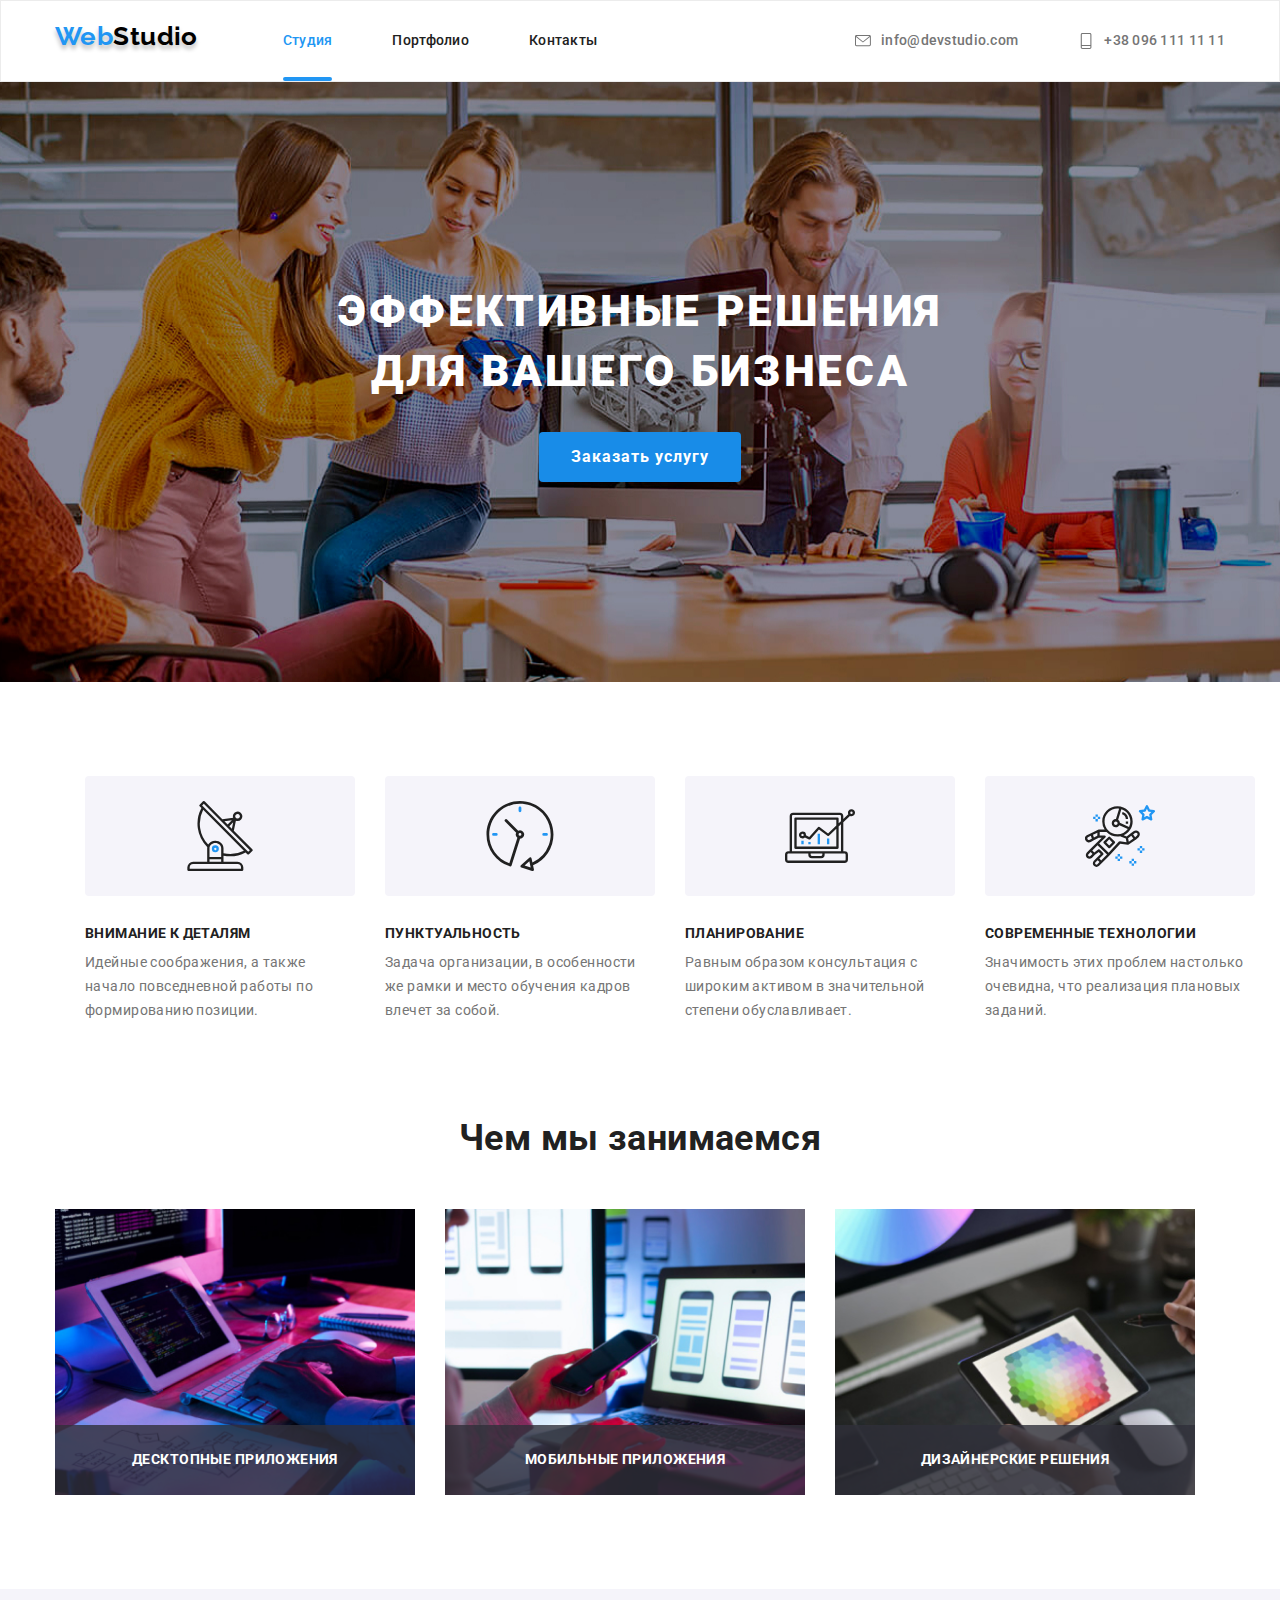
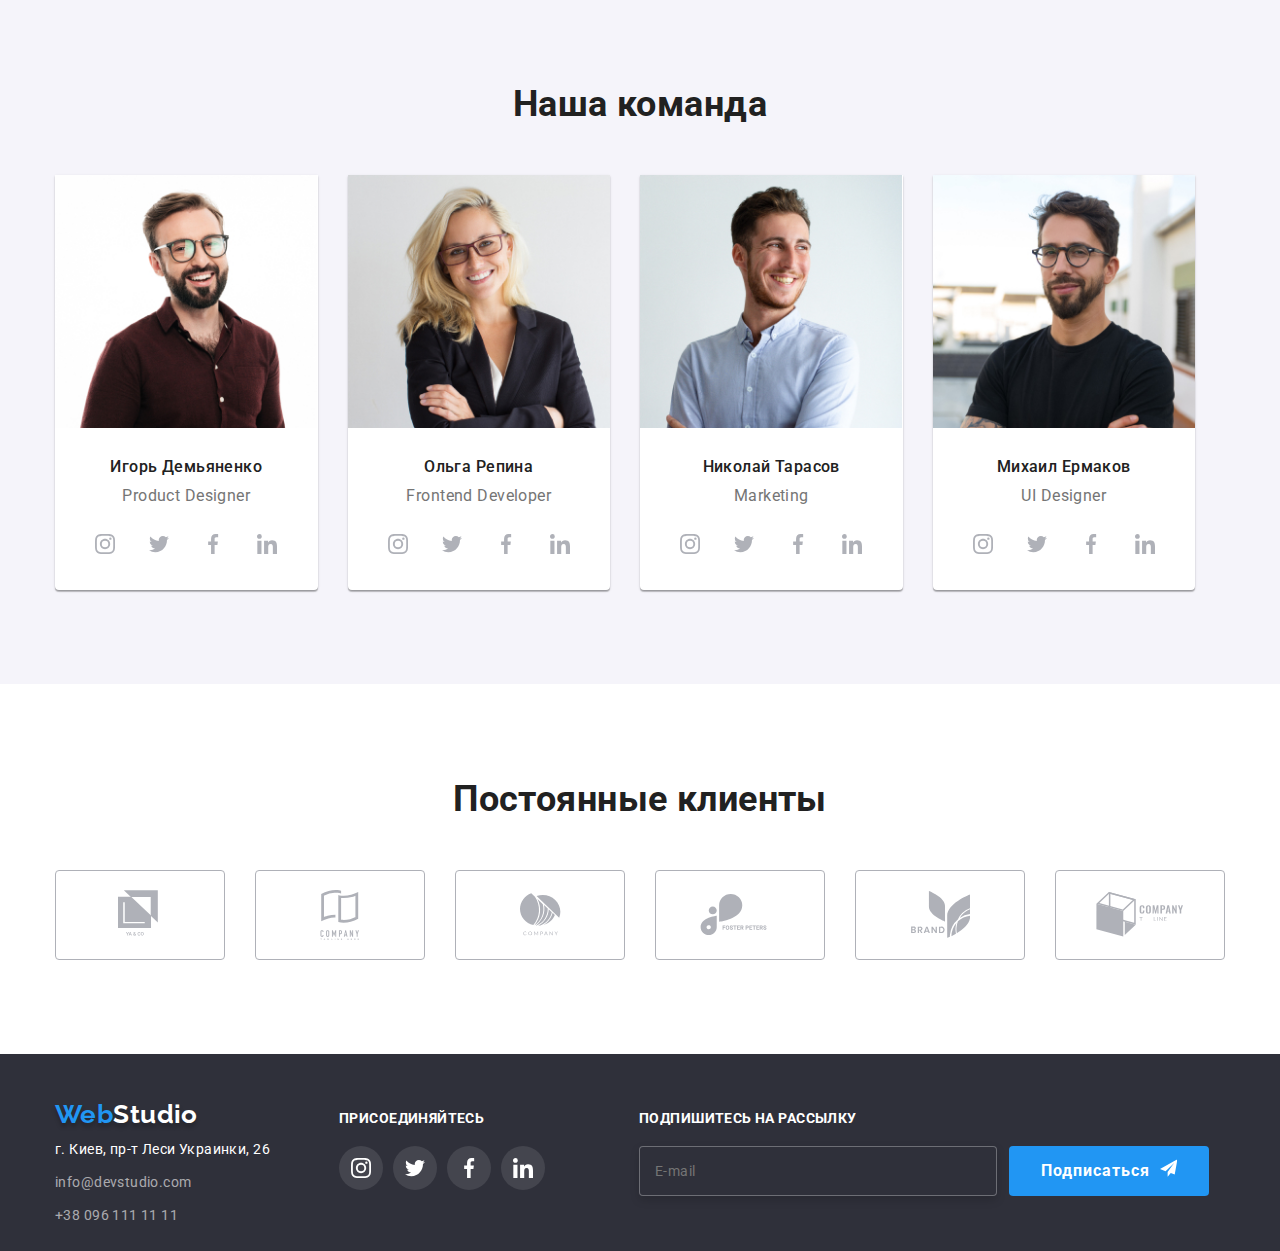
==== commit 4d4bf591: "modal adaptive" ====
--- a/index.html
+++ b/index.html
@@ -21,7 +21,7 @@
                 <a class="navigation-list-link studio link"
                  href="./index.html"> Cтудия </a></li>
             <li class="navigation-list-item">
-                 <a class="navigation-list-link port link"
+                 <a class="navigation-list-link link"
                   href="./portfolio.html"> Портфолио  </a></li>
             <li class="navigation-list-item"> 
                 <a class="navigation-list-link contact link" href="  "> Контакты  </a></li>
--- a/css/main.min.css
+++ b/css/main.min.css
@@ -1,2 +1,2 @@
-/*! normalize.css v8.0.1 | MIT License | github.com/necolas/normalize.css */html{line-height:1.15;-webkit-text-size-adjust:100%}body{margin:0}main{display:block}h1{font-size:2em;margin:0.67em 0}hr{box-sizing:content-box;height:0;overflow:visible}pre{font-family:monospace, monospace;font-size:1em}a{background-color:transparent}abbr[title]{border-bottom:none;text-decoration:underline;text-decoration:underline dotted}b,strong{font-weight:bolder}code,kbd,samp{font-family:monospace, monospace;font-size:1em}small{font-size:80%}sub,sup{font-size:75%;line-height:0;position:relative;vertical-align:baseline}sub{bottom:-0.25em}sup{top:-0.5em}img{border-style:none}button,input,optgroup,select,textarea{font-family:inherit;font-size:100%;line-height:1.15;margin:0}button,input{overflow:visible}button,select{text-transform:none}button,[type="button"],[type="reset"],[type="submit"]{-webkit-appearance:button}button::-moz-focus-inner,[type="button"]::-moz-focus-inner,[type="reset"]::-moz-focus-inner,[type="submit"]::-moz-focus-inner{border-style:none;padding:0}button:-moz-focusring,[type="button"]:-moz-focusring,[type="reset"]:-moz-focusring,[type="submit"]:-moz-focusring{outline:1px dotted ButtonText}fieldset{padding:0.35em 0.75em 0.625em}legend{box-sizing:border-box;color:inherit;display:table;max-width:100%;padding:0;white-space:normal}progress{vertical-align:baseline}textarea{overflow:auto}[type="checkbox"],[type="radio"]{box-sizing:border-box;padding:0}[type="number"]::-webkit-inner-spin-button,[type="number"]::-webkit-outer-spin-button{height:auto}[type="search"]{-webkit-appearance:textfield;outline-offset:-2px}[type="search"]::-webkit-search-decoration{-webkit-appearance:none}::-webkit-file-upload-button{-webkit-appearance:button;font:inherit}details{display:block}summary{display:list-item}template{display:none}[hidden]{display:none}.navigation-list-link,.address,.address-nav-list{font-weight:500;font-size:14px;line-height:1.14;letter-spacing:0.02em}.social,.what-are-we-doing{display:flex;flex-direction:row;flex-wrap:nowrap;justify-content:space-between;align-items:baseline}.backdrop,.section-title-text{display:flex;justify-content:center;align-items:center}.list,.logo.foot.link,.hero-section,.hero-title,.features-section-for-images .icon-antenna,.what-are-we-doing,.portfolio.list{margin:0;padding:0}html{box-sizing:border-box}*,::before,::after{box-sizing:inherit}body{background-color:#fff;font-family:"Roboto",sans-serif;font-size:14px;color:#212121;letter-spacing:0.03em}img{display:block;max-width:100%;height:auto}.navigation{display:flex}.link{text-decoration:none;display:block}.list{list-style:none}.logo{font-family:Raleway;font-style:normal;font-weight:bold;font-size:26px;line-height:1.2;margin-right:85px;color:#000;text-shadow:0px 4px 4px rgba(0,0,0,0.25);animation-duration:10000ms}.logo .logo-web{color:#2196F3}.logo-studio{color:#fff}.logo.foot.link{margin-bottom:8px}.container{margin-left:auto;margin-right:auto;padding-left:15px;padding-right:15px;min-width:358px}@media screen and (min-width: 480px){.container{width:480px}}@media screen and (min-width: 768px){.container{width:768px}}@media screen and (min-width: 1200px){.container{width:1200px}}.section{padding-top:60px;padding-bottom:60px}@media screen and (min-width: 1200px){.section{padding-top:94px;padding-bottom:94px}}button{border:0}.menu-button{display:inline-flex;text-align:center;margin:0;padding:0;width:40px;height:40px;border:none;background-color:transparent}@media screen and (min-width: 768px){.menu-button{display:none}}.menu-button .icon-cross{display:none}.menu-button.is-open .icon-cross{display:block}.menu-button.is-open .icon-menu{display:none}.hero-title-button{font-weight:bold;font-size:16px;line-height:1.87;letter-spacing:0.06em;background-color:#2196F3;color:#fff;padding:10px 32px 10px 32px;border-radius:4px;border-color:#2196F3;transition:color 250ms cubic-bezier(0.4, 0, 0.2, 1)}.hero-title-button.hero:focus,.hero-title-button.hero:hover{color:#fff}.hero-title-button.hover-color{background-color:#188CE8;transition:color 250ms cubic-bezier(0.4, 0, 0.2, 1)}.hero-title-button.hover-color:hover{background-color:#2196F3}.work-button button{font-style:normal;font-weight:500;font-size:16px;line-height:1.62;text-align:center;background-color:#f5f4fa;border-radius:4px;border-width:0;padding-top:6px;padding-right:22px;padding-bottom:6px;padding-left:22px;color:#212121;background-color:#F5F4FA;transition:background-color 250ms cubic-bezier(0.4, 0, 0.2, 1),color 250ms cubic-bezier(0.4, 0, 0.2, 1)}.work-button button:focus,.work-button button:hover{color:#fff;outline:none;background-color:#2196F3}.filter-portfolio-button:first-child{margin-bottom:15px}.filter-portfolio-button.work-button:not(:last-child){margin-right:8px}.footer-subscribe-button{margin-left:12px;fill:#fff;transition:background-color 250ms cubic-bezier(0.4, 0, 0.2, 1)}.footer-subscribe-button .svg{margin-left:10px}.footer-subscribe-button:hover,.footer-subscribe-button:focus{background-color:#188CE8}.social.link.list{display:flex;justify-content:center}.social-link-item{display:flex;justify-content:center;align-items:center;width:44px;height:44px;border-radius:50%;background-color:#fff;transition:background-color 500ms cubic-bezier(0.4, 0, 0.2, 1)}.social-link-item:hover,.social-link-item:focus{background-color:#2196F3}.social-link:not(:last-child){margin-right:10px}.social-link-svg{width:20px;height:20px;fill:#AFB1B8;transition:fill 250ms cubic-bezier(0.4, 0, 0.2, 1)}.social-link-item:hover .social-link-svg,.social-link-item:focus .social-link-svg{fill:#fff}.social-link-svg.bottom-svg{fill:#fff;transition:fill 250ms cubic-bezier(0.4, 0, 0.2, 1)}.social-link-item.bottom{background-color:rgba(255,255,255,0.1)}.social-link-item.bottom:hover,.social-link-item.bottom:focus{background-color:#2196F3}.backdrop{position:fixed;left:0;top:0;width:100%;height:100%;background-color:rgba(0,0,0,0.2);z-index:100}.modal-form{position:relative;height:609px;display:flex;flex-direction:column;background-color:#fff;border-radius:4px;padding:40px}.modal-form-title{font-family:"Roboto",sans-serif;font-style:normal;font-weight:bold;font-size:20px;line-height:30px;text-align:center;letter-spacing:0.03em;margin:0px;margin-bottom:30px;color:#212121}@media screen and (min-width: 480px){.modal-form{width:450px;height:609px}}@media screen and (min-width: 1200px){.modal-form-title{line-height:23px}.modal-form{width:528px;height:581px}}.modal-form-input{height:40px;padding-left:42px}.modal-form-input-wrapper{position:relative;margin-bottom:40px}.modal-form-input .text-message{border:1px solid rgba(33,33,33,0.2);border-radius:4px;cursor:pointer}.modal-form-input:focus,.modal-form-input:hover,.modal-form-input:not(:placeholder-shown){outline:none;border-color:#2196F3}.modal-form-input:focus::placeholder{color:#000}.modal-form-input::placeholder{color:transparent;transition:color 250ms linear 250ms}.modal-form-input,.modal-form-message{display:block;width:100%;font-family:"Roboto",sans-serif;font-style:normal;font-weight:normal;font-size:14px;line-height:16px;letter-spacing:0.01em;border:1px solid #4b4b4b;border-radius:4px;background-color:transparent}.modal-form-message{height:120px;resize:none;position:relative;margin-left:auto;margin-right:auto;margin-bottom:28px;display:flex;align-items:center}.modal-form-message:focus,.modal-form-message:not(:placeholder-shown){outline:none;border-color:#2196F3}.modal-form-message:focus::placeholder{color:#2196F3}.modal-form-input:not(:placeholder-shown) .form-message{top:-18px}.modal-form-svg{position:absolute;top:25%;left:19px;display:inline-block;width:16px;height:16px;fill:#212121;transition:fill 250ms cubic-bezier(0.4, 0, 0.2, 1)}.modal-form-label{position:absolute;top:50%;left:46px;transform:translateY(-50%);font-family:"Roboto",sans-serif;color:#757575;font-style:normal;font-weight:normal;font-size:14px;line-height:16px;letter-spacing:0.01em;transition:transform 250ms linear}.modal-form-label.form-message{top:20%;left:16px}.modal-form-input:focus+.modal-form-label,.modal-form-input:hover+.modal-form-label,.modal-form-input:not(:placeholder-shown)+.modal-form-label{transform:translateY(-39px) translateX(-28px);color:#2196F3}.modal-form-input.text-message:focus+.modal-form-label.form-message,.modal-form-input.text-message:hover+.modal-form-label.form-message,.modal-form-input.text-message:not(:placeholder-shown)+.modal-form-label.form-message{transform:translateY(-45px) translateX(0px)}.modal-form-input:focus ~ .modal-form-svg,.modal-form-input:hover ~ .modal-form-svg,.modal-form-input:not(:placeholder-shown) ~ .modal-form-svg{fill:#2196F3}.modal-form-checkbox{position:absolute;width:1px;height:1px;margin:-1px;border:0;padding:0;clip:rect(0 0 0 0);overflow:hidden}.modal-form-custom-checkbox{display:inline-block;width:16px;height:15px;margin-left:12px;display:inline-block;border:2px solid #212121;border-radius:2px}.modal-form-checkbox:checked+.modal-form-custom-checkbox{background-color:#2196F3;background-image:url(../images/icon-check.svg);background-position:50% 50%;border:2px solid #2196F3;border-radius:2px}.text-message{width:470px;height:120px;resize:none;padding:12px 16px}.modal-form-option{margin-bottom:0px}.modal-form-option-label{margin-bottom:20px}.modal-form-option-span{font-size:12px;margin-left:9px;font-family:"Roboto",sans-serif;font-style:normal;font-weight:normal;font-size:14px;line-height:24px;letter-spacing:0.03em;color:#757575}.modal-form-option-spana{color:#2196F3}.modal-form-btn{font-weight:bold;font-size:16px;line-height:1.87;letter-spacing:0.06em;background-color:#2196F3;color:#fff;padding:10px 32px 10px 32px;margin:auto;margin-bottom:30px;width:200px;height:50px;border-radius:4px;border-color:#2196F3;transition:color 250ms cubic-bezier(0.4, 0, 0.2, 1);text-transform:uppercase;cursor:pointer}.modal-form-btn:hover,.modal-form-btn:focus{background-color:#188CE8}.is-hidden{opacity:0;visibility:hidden;pointer-events:none}.modal-close-btn-svg{position:absolute;display:flex;justify-content:center;width:11px;height:11px;fill:#000}.modal-close-btn:focus .modal-close-btn-svg,.modal-close-btn:hover .modal-close-btn-svg{fill:#2196F3}.modal-close-btn{position:absolute;top:8px;right:8px;width:30px;height:30px;border-radius:50%;background-color:transparent;border:1px solid rgba(0,0,0,0.1);cursor:pointer;transition:color 250ms linear;display:flex;justify-content:center;align-items:center;transition-duration:250ms;transition-timing-function:cubic-bezier(0.4, 0, 0.2, 1)}.header{position:relative;border:1px solid #ECECEC}@media screen and (max-width: 767px){.navigation{position:relative;align-items:center;justify-content:space-between;flex-grow:1;height:60px}.menu-container{background-color:#fff;padding-top:60px;padding-bottom:60px;text-align:center;font-size:20px}}@media screen and (min-width: 767px){.navigation{align-items:baseline}.navigation-list{display:flex;align-items:center}.navigation-list-item:not(:last-child){margin-right:50px}}@media screen and (max-width: 767px){.menu-container{display:none;position:absolute;top:100%;left:0;width:100%}.menu-container.is-open{display:block}}@media screen and (min-width: 768px){.menu-container{display:flex;align-items:center;justify-content:space-between;flex-grow:1}}@media screen and (max-width: 767px){.navigation-list{margin-bottom:60px}.navigation-list-link{display:inline-block}.navigation-list-link.studio{padding-bottom:8px}.navigation-list-link.portfolio{padding-bottom:8px}}.navigation-list-link{transition:color 250ms cubic-bezier(0.4, 0, 0.2, 1);position:relative}@media screen and (min-width: 768px){.navigation-list-link.link{color:#212121;padding-top:32px;padding-bottom:32px}}.navigation-list-link:hover,.navigation-list-link:focus{color:#2196F3}@media screen and (max-width: 480px){.navigation-list-item:not(:last-child){margin-bottom:40px;text-align:center}}@media screen and (min-width: 780px){.navigation-list-item{position:relative}.navigation-list-item:not(:last-child){margin-right:60px}}.navigation-list-link.studio::after,.navigation-list-link.portf::after{position:absolute;bottom:0;left:0;display:block;content:"";width:100%;height:4px;background:#2196F3;border-radius:2px}.navigation-list-link.studio:hover::after,.navigation-list-link.portf:hover::after{background-color:#757575}.navigation-list-link.studio,.navigation-list-link.portf{color:#2196F3;transition:color 1030ms cubic-bezier(0.4, 0, 0.2, 1),background-color 1030ms cubic-bezier(0.4, 0, 0.2, 1)}.navigation-list-link.studio:hover,.navigation-list-link.studio:focus,.navigation-list-link.portf:hover,.navigation-list-link.portf:focus{color:#757575}.address{display:block;font-style:normal}@media screen and (min-width: 1200px){.address-nav{display:flex}}.address-nav-link{color:#757575;transition:color 250ms cubic-bezier(0.4, 0, 0.2, 1)}.address-nav-link:hover,.address-nav-link:focus{color:#2196F3}@media screen and (min-width: 1200px){.address-nav-link{display:flex;flex-wrap:nowrap;align-content:flex-start}}@media screen and (max-width: 480px){.address-nav-list{display:block}.address-nav-list:not(:last-child){margin-bottom:16px}}@media screen and (min-width: 1200px){.address-nav-list:not(:last-child){margin-right:60px}}.address-nav-list-svg{align-items:center;padding:0px;margin:0px;fill:#757575;width:16px;height:16px;margin-right:10px;transition:fill 250ms cubic-bezier(0.4, 0, 0.2, 1)}.address-nav-link:hover .address-nav-list-svg,.address-nav-link:focus .address-nav-list-svg{fill:#2196F3}.icon-cross{width:24px;height:16px}.icon-cross:hover,.icon-cross:focus{fill:#2196F3}.icon-menu{width:19px;height:19px}.icon-menu:hover,.icon-menu:focus{fill:#2196F3}.hero{text-align:center;animation-duration:2000ms}.hero-section{margin-left:auto;margin-right:auto;background-repeat:no-repeat;background-position:center;padding-top:118px;padding-bottom:118px;max-width:1600px;background-size:cover}@media screen and (min-device-pixel-ratio: 2), screen and (min-resolution: 192dpi), screen and (min-resolution: 2dppx){.hero-section{background-image:url("../images/hero.jpg")}}@media screen and (min-width: 320px){.hero-section{background-image:url("../images/hero-480.jpg")}}@media screen and (min-width: 786px){.hero-section{background-image:url("../images/hero-768.jpg")}}@media screen and (min-width: 1200px){.hero-section{background-image:url("../images/hero-1200.jpg")}}.hero-title{font-weight:900;font-size:26px;line-height:1.36;letter-spacing:0.06em;text-transform:uppercase;margin-bottom:30px;color:#fff}@media screen and (min-width: 1200px){.hero-section{padding-top:200px;padding-bottom:200px}.hero-title{font-size:44px}}.features-list-heading{font-weight:bold;font-size:14px;line-height:1.14;text-transform:uppercase;margin:0px;margin-bottom:10px;color:#212121;text-align:center}@media screen and (min-width: 768px){.features-list-heading{text-align:left}}@media screen and (max-width: 786px){.features-section:not(:last-child){margin-bottom:30px}}@media screen and (min-width: 768px){.features-list{display:flex;flex-direction:row;flex-wrap:wrap;justify-content:space-between;align-items:baseline}}@media (min-width: 768px) and (max-width: 1199px){.features-section{width:calc((100% - 30px) / 2)}.features-section:nth-child(-n+2){margin-bottom:30px}}@media screen and (min-width: 1200px){.features-list{flex-wrap:nowrap}.features-section{margin-left:30px}}.features-section-for-images{display:flex;height:120px;margin-bottom:30px;background-color:#F5F4FA;padding-top:25px;padding-right:100px;padding-bottom:25px;padding-left:100px;border-radius:4px}.features-section-for-images .icon-antenna{display:block;width:70px;height:70px;border:none;fill:#757575}@media screen and (min-width: 1200px){.features-section-for-images{width:270px}}.features-list-text{font-weight:normal;font-size:14px;line-height:1.71;margin:0px;color:#757575}@media screen and (max-width: 1200px){.section-doing{visibility:hidden;display:none}}.section-doing{padding-bottom:94px}.section-title{font-weight:bold;font-size:36px;line-height:42px;text-align:center;padding:0px;margin-top:0px;margin-bottom:50px;color:#212121}.section-title-list{position:relative;display:block;margin-right:30px}.section-title-text{position:absolute;left:0;bottom:0;width:100%;height:70px;font-weight:bold;font-size:14px;line-height:1.14;text-align:center;letter-spacing:0.03em;text-transform:uppercase;padding-top:27px;padding-bottom:27px;margin:0px;background-color:rgba(47,48,58,0.8);color:#fff}.what-are-we-doing{padding-inline-start:0px}.section.team{background-color:#F5F4FA}.section-title-team{background-color:#fff;box-shadow:0px 2px 1px rgba(0,0,0,0.2),0px 1px 1px rgba(0,0,0,0.14),0px 1px 3px rgba(0,0,0,0.12);border-radius:0px 0px 4px 4px;padding-bottom:24px;list-style:none}.section-title-team-name{font-weight:500;font-size:16px;line-height:1.18;text-align:center;margin:0px;margin-top:30px;margin-bottom:10px;color:#212121}.section-title-team-text{font-weight:normal;font-size:16px;line-height:1.18;text-align:center;margin:0px;margin-bottom:16px;color:#757575}.team-list{display:block;padding-inline-start:0px;margin:0px}@media screen and (min-width: 768px){.team-list{display:flex;flex-direction:row;flex-wrap:wrap;justify-content:space-between;align-items:baseline}}@media screen and (max-width: 767px){.section-title-team:not(:last-child){margin-bottom:30px}}@media screen and (min-width: 1200px){.team-list{flex-wrap:nowrap}.section-title-team{margin-right:30px}}@media (min-width: 768px) and (max-width: 1199px){.section-title-team{width:calc((100% - 30px) / 2)}.section-title-team:nth-child(-n+2){margin-bottom:30px}}.clients{display:flex;flex-direction:row;flex-wrap:wrap;justify-content:space-between;margin:0px;align-items:center}@media screen and (min-width: 768px){.clients-list{width:calc((100% - 60px) / 3)}}@media (min-width: 480px) and (max-width: 768px){.clients-list{width:calc((100% - 30px) / 2)}.clients-list:nth-child(-n+4){margin-bottom:30px}}@media screen and (min-width: 1200px){.clients{flex-wrap:nowrap}.clients-list-logo{width:170px}}.clients-list-logo{display:flex;height:90px;justify-content:center;border:1px solid #AFB1B8;box-sizing:border-box;border-radius:4px;transition:border 250ms cubic-bezier(0.4, 0, 0.2, 1)}.clients-list-logo:hover,.clients-list-logo:focus{border:1px solid #2196F3}.clients-list-logo-svg{fill:#AFB1B8;display:flex;align-self:center;transition:fill 250ms cubic-bezier(0.4, 0, 0.2, 1)}.clients-list-logo:hover .clients-list-logo-svg,.clients-list-logo:focus .clients-list-logo-svg{fill:#2196F3}footer{background-color:#2F303A;box-shadow:0px 4px 4px rgba(0,0,0,0.25)}@media screen and (max-width: 768px){.footer-section-address{margin-bottom:50px}.footer-section.join-in{margin-bottom:50px}}.footer-subscribe-input{height:50px}@media screen and (max-width: 1199px){.footer-subscribe-input{width:100%;max-width:450px;margin-bottom:20px}.footer-subscribe-label{top:20%}}.address-footer{font-weight:normal;font-size:14px;font-style:normal;line-height:1.71;display:block;color:#fff}.address-footer.text{margin-bottom:9px}.address-nav-link-footer{color:rgba(255,255,255,0.6)}.address-nav-link-footer.mail{margin-bottom:9px}.footer-subscribe{position:relative;margin:0px}.footer-subscribe-form{position:relative;margin:0px}.footer-subscribe-input{border-radius:4px;padding-left:15px;color:#fff;border:1px solid rgba(255,255,255,0.3);background-color:#2F303A;filter:drop-shadow(0px 4px 4px rgba(0,0,0,0.15))}.footer-subscribe-label{position:absolute;left:16px;transform:translateY(-50%);transition-duration:250ms;transition-timing-function:cubic-bezier(0.4, 0, 0.2, 1);color:#757575}.footer-subscribe-input:focus+.footer-subscribe-label,.footer-subscribe-input:not(:placeholder-shown)+.footer-subscribe-label{opacity:0}.join-in{margin-bottom:20px}.join-in-text{display:block;font-weight:bold;font-size:14px;line-height:16px;text-transform:uppercase;color:#fff;margin-bottom:20px}.join-in-svg{margin-left:10px;width:24px;height:24px;fill:#fff}@media screen and (min-width: 480px){.footer-flex{padding-bottom:60px;padding-top:60px}}@media screen and (min-width: 768px){.footer-flex{padding-top:0px;padding-bottom:60px}.footer-mobile{display:flex;padding-top:60px;align-items:baseline;padding-bottom:60px;margin-right:60px;margin-left:60px}.div-subscribe-form{display:flex;justify-content:center}.footer-subscribe-form{display:flex;align-items:center;flex-direction:column}.footer-subscribe-button{display:flex;width:200px;height:50px}.footer-subscribe-button-text{margin-right:10px}}@media (min-width: 768px) and (max-width: 1200px){.footer-section-address{margin-right:165px}}@media (min-width: 120px) and (max-width: 1200px){.footer{text-align:center}.footer-subscribe{text-align:center}}@media screen and (min-width: 1200px){.footer-mobile{padding-top:0px;padding-bottom:0px;margin-right:0px;margin-left:0px}.footer-flex{display:flex;padding-bottom:0px;padding-top:45px;align-items:baseline;padding-bottom:23px}.footer-section.join-in{margin-left:69px}.footer-subscribe{margin-left:94px}.footer-subscribe-form{display:flex;flex-direction:row;align-items:flex-start;justify-content:start}.footer-subscribe-input{width:358px}.footer-subscribe-label{top:50%}.footer-section-address{flex-direction:column}}.portfolio-box{position:relative;overflow:hidden}.filter-portfolio{display:flex;flex-wrap:wrap;margin-bottom:40px}.portfolio.list{display:block;background-color:#fff}.portfolio-list:not(:last-child){margin-bottom:30px}@media screen and (min-width: 768px){.portfolio.list{display:flex;flex-wrap:wrap;justify-content:space-between}}@media (min-width: 768px) and (max-width: 1200px){.portfolio-list{width:calc((100% - 30px) / 2)}.portfolio-list:nth-child(-n+7){margin-bottom:30px}}@media screen and (min-width: 1200) and (max-width: 1200px){.portfolio-list{width:calc((100% - 60px) / 3)}.portfolio-list:not(:nth-last-child(-n+3)){margin-bottom:30px}}@media screen and (min-width: 768px){.filter-portfolio{justify-content:center;flex-wrap:nowrap;margin-bottom:50px}}.portfolio-list-class{padding:20px 24px;border-left:1px solid #EEEEEE;border-right:1px solid #EEEEEE;border-bottom:1px solid #EEEEEE}.portfolio-list-link{transition:box-shadow 250ms cubic-bezier(0.4, 0, 0.2, 1)}.portfolio-list-link:hover,.portfolio-list-link:focus{box-shadow:1px 4px 6px rgba(0,0,0,0.16),0px 4px 4px rgba(0,0,0,0.06),0px 1px 1px rgba(0,0,0,0.12)}.portfolio-list-title{font-weight:bold;font-size:18px;line-height:2;letter-spacing:0.06em;margin:0px;margin-bottom:4px;color:#212121}.portfolio-list-text{font-weight:normal;font-size:16px;line-height:1.87;margin:0px;color:#757575}.portfolio-text-hidden{display:block;top:0;position:absolute;width:100%;left:0;margin:0;padding:63px 24px;height:101%;font-size:18px;line-height:1.55em;color:#fff;background-color:rgba(33,150,243,0.9);transform:translateY(100%);transition-duration:1000ms;transition-timing-function:cubic-bezier(0.4, 0, 0.2, 1)}.portfolio-list:hover .portfolio-text-hidden{transform:translateX(0);top:100}
+/*! normalize.css v8.0.1 | MIT License | github.com/necolas/normalize.css */html{line-height:1.15;-webkit-text-size-adjust:100%}body{margin:0}main{display:block}h1{font-size:2em;margin:0.67em 0}hr{box-sizing:content-box;height:0;overflow:visible}pre{font-family:monospace, monospace;font-size:1em}a{background-color:transparent}abbr[title]{border-bottom:none;text-decoration:underline;text-decoration:underline dotted}b,strong{font-weight:bolder}code,kbd,samp{font-family:monospace, monospace;font-size:1em}small{font-size:80%}sub,sup{font-size:75%;line-height:0;position:relative;vertical-align:baseline}sub{bottom:-0.25em}sup{top:-0.5em}img{border-style:none}button,input,optgroup,select,textarea{font-family:inherit;font-size:100%;line-height:1.15;margin:0}button,input{overflow:visible}button,select{text-transform:none}button,[type="button"],[type="reset"],[type="submit"]{-webkit-appearance:button}button::-moz-focus-inner,[type="button"]::-moz-focus-inner,[type="reset"]::-moz-focus-inner,[type="submit"]::-moz-focus-inner{border-style:none;padding:0}button:-moz-focusring,[type="button"]:-moz-focusring,[type="reset"]:-moz-focusring,[type="submit"]:-moz-focusring{outline:1px dotted ButtonText}fieldset{padding:0.35em 0.75em 0.625em}legend{box-sizing:border-box;color:inherit;display:table;max-width:100%;padding:0;white-space:normal}progress{vertical-align:baseline}textarea{overflow:auto}[type="checkbox"],[type="radio"]{box-sizing:border-box;padding:0}[type="number"]::-webkit-inner-spin-button,[type="number"]::-webkit-outer-spin-button{height:auto}[type="search"]{-webkit-appearance:textfield;outline-offset:-2px}[type="search"]::-webkit-search-decoration{-webkit-appearance:none}::-webkit-file-upload-button{-webkit-appearance:button;font:inherit}details{display:block}summary{display:list-item}template{display:none}[hidden]{display:none}.navigation-list-link,.address,.address-nav-list{font-weight:500;font-size:14px;line-height:1.14;letter-spacing:0.02em}.social,.what-are-we-doing{display:flex;flex-direction:row;flex-wrap:nowrap;justify-content:space-between;align-items:baseline}.backdrop,.section-title-text{display:flex;justify-content:center;align-items:center}.list,.logo.foot.link,.hero-section,.hero-title,.features-section-for-images .icon-antenna,.what-are-we-doing,.portfolio.list{margin:0;padding:0}html{box-sizing:border-box}*,::before,::after{box-sizing:inherit}body{background-color:#fff;font-family:"Roboto",sans-serif;font-size:14px;color:#212121;letter-spacing:0.03em}img{display:block;max-width:100%;height:auto}.navigation{display:flex}.link{text-decoration:none;display:block}.list{list-style:none}.logo{font-family:Raleway;font-style:normal;font-weight:bold;font-size:26px;line-height:1.2;margin-right:85px;color:#000;text-shadow:0px 4px 4px rgba(0,0,0,0.25);animation-duration:10000ms}.logo .logo-web{color:#2196F3}.logo-studio{color:#fff}.logo.foot.link{margin-bottom:8px}.container{margin-left:auto;margin-right:auto;padding-left:15px;padding-right:15px;min-width:358px}@media screen and (max-width: 768px){.container{width:480px}}@media screen and (min-width: 768px){.container{width:768px}}@media screen and (min-width: 1200px){.container{width:1200px}}.section{padding-top:60px;padding-bottom:60px}@media screen and (min-width: 1200px){.section{padding-top:94px;padding-bottom:94px}}button{border:0}.menu-button{display:inline-flex;text-align:center;margin:0;padding:0;width:40px;height:40px;border:none;background-color:transparent}@media screen and (min-width: 768px){.menu-button{display:none}}.menu-button .icon-cross{display:none}.menu-button.is-open .icon-cross{display:block}.menu-button.is-open .icon-menu{display:none}.hero-title-button{font-weight:bold;font-size:16px;line-height:1.87;letter-spacing:0.06em;background-color:#2196F3;color:#fff;padding:10px 32px 10px 32px;border-radius:4px;border-color:#2196F3;transition:color 250ms cubic-bezier(0.4, 0, 0.2, 1)}.hero-title-button.hero:focus,.hero-title-button.hero:hover{color:#fff}.hero-title-button.hover-color{background-color:#188CE8;transition:color 250ms cubic-bezier(0.4, 0, 0.2, 1)}.hero-title-button.hover-color:hover{background-color:#2196F3}.work-button button{font-style:normal;font-weight:500;font-size:16px;line-height:1.62;text-align:center;background-color:#f5f4fa;border-radius:4px;border-width:0;padding-top:6px;padding-right:22px;padding-bottom:6px;padding-left:22px;color:#212121;background-color:#F5F4FA;transition:background-color 250ms cubic-bezier(0.4, 0, 0.2, 1),color 250ms cubic-bezier(0.4, 0, 0.2, 1)}.work-button button:focus,.work-button button:hover{color:#fff;outline:none;background-color:#2196F3}.filter-portfolio-button:first-child{margin-bottom:15px}.filter-portfolio-button.work-button:not(:last-child){margin-right:8px}.footer-subscribe-button{margin-left:12px;fill:#fff;transition:background-color 250ms cubic-bezier(0.4, 0, 0.2, 1)}.footer-subscribe-button .svg{margin-left:10px}.footer-subscribe-button:hover,.footer-subscribe-button:focus{background-color:#188CE8}.social.link.list{display:flex;justify-content:center}.social-link-item{display:flex;justify-content:center;align-items:center;width:44px;height:44px;border-radius:50%;background-color:#fff;transition:background-color 500ms cubic-bezier(0.4, 0, 0.2, 1)}.social-link-item:hover,.social-link-item:focus{background-color:#2196F3}.social-link:not(:last-child){margin-right:10px}.social-link-svg{width:20px;height:20px;fill:#AFB1B8;transition:fill 250ms cubic-bezier(0.4, 0, 0.2, 1)}.social-link-item:hover .social-link-svg,.social-link-item:focus .social-link-svg{fill:#fff}.social-link-svg.bottom-svg{fill:#fff;transition:fill 250ms cubic-bezier(0.4, 0, 0.2, 1)}.social-link-item.bottom{background-color:rgba(255,255,255,0.1)}.social-link-item.bottom:hover,.social-link-item.bottom:focus{background-color:#2196F3}.backdrop{position:fixed;left:0;top:0;width:100%;height:100%;background-color:rgba(0,0,0,0.2);z-index:100}.modal-form{position:relative;height:609px;display:flex;flex-direction:column;background-color:#fff;border-radius:4px;padding:40px}.modal-form-title{font-family:"Roboto",sans-serif;font-style:normal;font-weight:bold;font-size:20px;line-height:30px;text-align:center;letter-spacing:0.03em;margin:0px;margin-bottom:30px;color:#212121}.modal-form-input{height:40px;padding-left:42px}.modal-form-input-wrapper{position:relative;margin-bottom:28px}.modal-form-input .text-message{border:1px solid rgba(33,33,33,0.2);border-radius:4px;cursor:pointer}.modal-form-input:focus,.modal-form-input:hover,.modal-form-input:not(:placeholder-shown){outline:none;border-color:#2196F3}.modal-form-input:focus::placeholder{color:#000}.modal-form-input::placeholder{color:transparent;transition:color 250ms linear 250ms}.modal-form-input,.modal-form-message{display:block;width:100%;font-family:"Roboto",sans-serif;font-style:normal;font-weight:normal;font-size:14px;line-height:16px;letter-spacing:0.01em;border:1px solid #4b4b4b;border-radius:4px;background-color:transparent}.modal-form-message{height:120px;resize:none;position:relative;margin-left:auto;margin-right:auto;margin-bottom:28px;display:flex;align-items:center}.modal-form-message:focus,.modal-form-message:not(:placeholder-shown){outline:none;border-color:#2196F3}.modal-form-message:focus::placeholder{color:#2196F3}.modal-form-input:not(:placeholder-shown) .form-message{top:-18px}.modal-form-svg{position:absolute;top:25%;left:19px;display:inline-block;width:16px;height:16px;fill:#212121;transition:fill 250ms cubic-bezier(0.4, 0, 0.2, 1)}.modal-form-label{position:absolute;top:50%;left:46px;transform:translateY(-50%);font-family:"Roboto",sans-serif;color:#757575;font-style:normal;font-weight:normal;font-size:14px;line-height:16px;letter-spacing:0.01em;transition:transform 250ms linear}.modal-form-label.form-message{top:20%;left:16px}.modal-form-input:focus+.modal-form-label,.modal-form-input:hover+.modal-form-label,.modal-form-input:not(:placeholder-shown)+.modal-form-label{transform:translateY(-39px) translateX(-28px);color:#2196F3}.modal-form-input.text-message:focus+.modal-form-label.form-message,.modal-form-input.text-message:hover+.modal-form-label.form-message,.modal-form-input.text-message:not(:placeholder-shown)+.modal-form-label.form-message{transform:translateY(-45px) translateX(0px)}.modal-form-input:focus ~ .modal-form-svg,.modal-form-input:hover ~ .modal-form-svg,.modal-form-input:not(:placeholder-shown) ~ .modal-form-svg{fill:#2196F3}.modal-form-checkbox{position:absolute;width:1px;height:1px;margin:-1px;border:0;padding:0;clip:rect(0 0 0 0);overflow:hidden}.modal-form-custom-checkbox{display:inline-block;width:16px;height:15px;display:inline-block;border:2px solid #212121;border-radius:2px}.modal-form-checkbox:checked+.modal-form-custom-checkbox{background-color:#2196F3;background-image:url(../images/icon-check.svg);background-position:50% 50%;border:2px solid #2196F3;border-radius:2px}.text-message{width:470px;height:120px;resize:none;padding:12px 16px}.modal-form-option{margin-bottom:0px}.modal-form-option-label{margin-bottom:20px}.modal-form-option-span{font-size:12px;margin-left:9px;font-family:"Roboto",sans-serif;font-style:normal;font-weight:normal;font-size:14px;line-height:24px;letter-spacing:0.03em;color:#757575}.modal-form-option-spana{color:#2196F3}.modal-form-btn{font-weight:bold;font-size:16px;line-height:1.87;letter-spacing:0.06em;background-color:#2196F3;color:#fff;padding:10px 32px 10px 32px;margin:auto;margin-bottom:30px;width:200px;height:50px;border-radius:4px;border-color:#2196F3;transition:color 250ms cubic-bezier(0.4, 0, 0.2, 1);text-transform:uppercase;cursor:pointer}.modal-form-btn:hover,.modal-form-btn:focus{background-color:#188CE8}.is-hidden{opacity:0;visibility:hidden;pointer-events:none}.modal-close-btn-svg{position:absolute;display:flex;justify-content:center;width:11px;height:11px;fill:#000}.modal-close-btn:focus .modal-close-btn-svg,.modal-close-btn:hover .modal-close-btn-svg{fill:#2196F3}.modal-form-option-span{font-size:12px;line-height:1.167}.modal-close-btn{position:absolute;top:8px;right:8px;width:30px;height:30px;border-radius:50%;background-color:transparent;border:1px solid rgba(0,0,0,0.1);cursor:pointer;transition:color 250ms linear;display:flex;justify-content:center;align-items:center;transition-duration:250ms;transition-timing-function:cubic-bezier(0.4, 0, 0.2, 1)}@media screen and (min-width: 768px){.modal{position:absolute;top:50%;left:50%;transform:translate(-50%, -50%)}}@media screen and (min-width: 1200px){.modal-form{width:528px;height:581px}.modal-form-option-span{font-size:14px;line-height:1.714}.modal-form-custom-checkbox{margin-left:12px}}@media screen and (max-width: 767px){.backdrop{padding:94px 15px}}@media screen and (min-width: 768px) and (max-width: 1199px){.backdrop{padding:94px 0}.modal-form{width:450px;height:609px}}.header{position:relative;border:1px solid #ECECEC}@media screen and (max-width: 767px){.navigation{position:relative;align-items:center;justify-content:space-between;flex-grow:1;height:60px}.menu-container{background-color:#fff;padding-top:60px;padding-bottom:60px;text-align:center;font-size:20px;border:1px solid #ECECEC;box-shadow:0px 4px 8px rgba(0,0,0,0.04),0px 2px 4px rgba(0,0,0,0.08),0px 1px 3px rgba(0,0,0,0.16);z-index:100}}@media screen and (min-width: 767px){.navigation{align-items:baseline}.navigation-list{display:flex;align-items:center}.navigation-list-item:not(:last-child){margin-right:50px}}@media screen and (max-width: 767px){.menu-container{display:none;position:absolute;top:100%;left:0;width:100%}.menu-container.is-open{display:block}}@media screen and (min-width: 768px){.menu-container{display:flex;align-items:center;justify-content:space-between;flex-grow:1}}@media screen and (max-width: 768px){.navigation-list{margin-bottom:60px}.navigation-list-link{display:inline-block}.navigation-list-link.studio{padding-bottom:8px}.navigation-list-link.portf{padding-bottom:8px}}@media screen and (max-width: 768px){.navigation-list-item:not(:last-child){margin-bottom:40px;text-align:center}}.navigation-list-link{transition:color 250ms cubic-bezier(0.4, 0, 0.2, 1);position:relative}@media screen and (min-width: 768px){.navigation-list-link.link{color:#212121;padding-top:32px;padding-bottom:32px}}.navigation-list-link:hover,.navigation-list-link:focus{color:#2196F3}@media screen and (min-width: 780px){.navigation-list-item{position:relative}.navigation-list-item:not(:last-child){margin-right:60px}}.navigation-list-link.studio::after,.navigation-list-link.portf::after{position:absolute;bottom:0;left:0;display:block;content:"";width:100%;height:4px;background:#2196F3;border-radius:2px}.navigation-list-link.studio:hover::after,.navigation-list-link.portf:hover::after{background-color:#757575}.navigation-list-link.studio,.navigation-list-link.portf{color:#2196F3;transition:color 1030ms cubic-bezier(0.4, 0, 0.2, 1),background-color 1030ms cubic-bezier(0.4, 0, 0.2, 1)}.navigation-list-link.studio:hover,.navigation-list-link.studio:focus,.navigation-list-link.portf:hover,.navigation-list-link.portf:focus{color:#757575}.address{display:block;font-style:normal}@media screen and (min-width: 1200px){.address-nav{display:flex}}.address-nav-link{color:#757575;transition:color 250ms cubic-bezier(0.4, 0, 0.2, 1)}.address-nav-link:hover,.address-nav-link:focus{color:#2196F3}@media screen and (min-width: 1200px){.address-nav-link{display:flex;flex-wrap:nowrap;align-content:flex-start}}@media screen and (max-width: 480px){.address-nav-list{display:block}.address-nav-list:not(:last-child){margin-bottom:16px}}@media screen and (min-width: 1200px){.address-nav-list:not(:last-child){margin-right:60px}}.address-nav-list-svg{align-items:center;padding:0px;margin:0px;fill:#757575;width:16px;height:16px;margin-right:10px;transition:fill 250ms cubic-bezier(0.4, 0, 0.2, 1)}.address-nav-link:hover .address-nav-list-svg,.address-nav-link:focus .address-nav-list-svg{fill:#2196F3}.icon-cross{width:24px;height:16px}.icon-cross:hover,.icon-cross:focus{fill:#2196F3}.icon-menu{width:19px;height:19px}.icon-menu:hover,.icon-menu:focus{fill:#2196F3}.hero{text-align:center;animation-duration:2000ms}.hero-section{margin-left:auto;margin-right:auto;background-repeat:no-repeat;background-position:center;padding-top:118px;padding-bottom:118px;max-width:1600px;background-size:cover}@media screen and (min-device-pixel-ratio: 2), screen and (min-resolution: 192dpi), screen and (min-resolution: 2dppx){.hero-section{background-image:url("../images/hero.jpg")}}@media screen and (min-width: 320px){.hero-section{background-image:url("../images/hero-480.jpg")}}@media screen and (min-width: 786px){.hero-section{background-image:url("../images/hero-768.jpg")}}@media screen and (min-width: 1200px){.hero-section{background-image:url("../images/hero-1200.jpg")}}.hero-title{font-weight:900;font-size:26px;line-height:1.36;letter-spacing:0.06em;text-transform:uppercase;margin-bottom:30px;color:#fff}@media screen and (min-width: 1200px){.hero-section{padding-top:200px;padding-bottom:200px}.hero-title{font-size:44px}}.features-list-heading{font-weight:bold;font-size:14px;line-height:1.14;text-transform:uppercase;margin:0px;margin-bottom:10px;color:#212121;text-align:center}@media screen and (min-width: 768px){.features-list-heading{text-align:left}}@media screen and (max-width: 786px){.features-section:not(:last-child){margin-bottom:30px}}@media screen and (min-width: 768px){.features-list{display:flex;flex-direction:row;flex-wrap:wrap;justify-content:space-between;align-items:baseline}}@media (min-width: 768px) and (max-width: 1199px){.features-section{width:calc((100% - 30px) / 2)}.features-section:nth-child(-n+2){margin-bottom:30px}}@media screen and (min-width: 1200px){.features-list{flex-wrap:nowrap}.features-section{margin-left:30px}}.features-section-for-images{display:flex;height:120px;margin-bottom:30px;background-color:#F5F4FA;padding-top:25px;padding-right:100px;padding-bottom:25px;padding-left:100px;border-radius:4px}.features-section-for-images .icon-antenna{display:block;width:70px;height:70px;border:none;fill:#757575}@media screen and (min-width: 1200px){.features-section-for-images{width:270px}}.features-list-text{font-weight:normal;font-size:14px;line-height:1.71;margin:0px;color:#757575}@media screen and (max-width: 1200px){.section-doing{visibility:hidden;display:none}}.section-doing{padding-bottom:94px}.section-title{font-weight:bold;font-size:36px;line-height:42px;text-align:center;padding:0px;margin-top:0px;margin-bottom:50px;color:#212121}.section-title-list{position:relative;display:block;margin-right:30px}.section-title-text{position:absolute;left:0;bottom:0;width:100%;height:70px;font-weight:bold;font-size:14px;line-height:1.14;text-align:center;letter-spacing:0.03em;text-transform:uppercase;padding-top:27px;padding-bottom:27px;margin:0px;background-color:rgba(47,48,58,0.8);color:#fff}.what-are-we-doing{padding-inline-start:0px}.section.team{background-color:#F5F4FA}.section-title-team{background-color:#fff;box-shadow:0px 2px 1px rgba(0,0,0,0.2),0px 1px 1px rgba(0,0,0,0.14),0px 1px 3px rgba(0,0,0,0.12);border-radius:0px 0px 4px 4px;padding-bottom:24px;list-style:none}.section-title-team-name{font-weight:500;font-size:16px;line-height:1.18;text-align:center;margin:0px;margin-top:30px;margin-bottom:10px;color:#212121}.section-title-team-text{font-weight:normal;font-size:16px;line-height:1.18;text-align:center;margin:0px;margin-bottom:16px;color:#757575}.team-list{display:block;padding-inline-start:0px;margin:0px}@media screen and (min-width: 768px){.team-list{display:flex;flex-direction:row;flex-wrap:wrap;justify-content:space-between;align-items:baseline}}@media screen and (max-width: 767px){.section-title-team:not(:last-child){margin-bottom:30px}}@media screen and (min-width: 1200px){.team-list{flex-wrap:nowrap}.section-title-team{margin-right:30px}}@media (min-width: 768px) and (max-width: 1199px){.section-title-team{width:calc((100% - 30px) / 2)}.section-title-team:nth-child(-n+2){margin-bottom:30px}}.clients{display:flex;flex-direction:row;flex-wrap:wrap;justify-content:space-between;margin:0px;align-items:center}@media screen and (max-width: 768px){.clients-list{width:calc((100% - 30px) / 2)}.clients-list:nth-child(-n+4){margin-bottom:30px}}@media (min-width: 768px) and (max-width: 1200px){.clients-list{width:calc((100% - 60px) / 3)}.clients-list:nth-child(-n+3){margin-bottom:30px}}@media screen and (min-width: 1200px){.clients{flex-wrap:nowrap}.clients-list-logo{width:170px}}.clients-list-logo{display:flex;height:90px;justify-content:center;border:1px solid #AFB1B8;box-sizing:border-box;border-radius:4px;transition:border 250ms cubic-bezier(0.4, 0, 0.2, 1)}.clients-list-logo:hover,.clients-list-logo:focus{border:1px solid #2196F3}.clients-list-logo-svg{fill:#AFB1B8;display:flex;align-self:center;transition:fill 250ms cubic-bezier(0.4, 0, 0.2, 1)}.clients-list-logo:hover .clients-list-logo-svg,.clients-list-logo:focus .clients-list-logo-svg{fill:#2196F3}footer{background-color:#2F303A;box-shadow:0px 4px 4px rgba(0,0,0,0.25)}@media screen and (max-width: 768px){.footer-section-address{margin-bottom:50px}.footer-section.join-in{margin-bottom:50px}}.footer-subscribe-input{height:50px}.footer-subscribe-input{border-radius:4px;padding-left:15px;color:#fff;border:1px solid rgba(255,255,255,0.3);background-color:#2F303A;filter:drop-shadow(0px 4px 4px rgba(0,0,0,0.15))}.footer-subscribe-label{position:absolute;left:16px;transform:translateY(-50%);transition-duration:250ms;transition-timing-function:cubic-bezier(0.4, 0, 0.2, 1);color:#757575}.footer-subscribe-input:focus+.footer-subscribe-label,.footer-subscribe-input:not(:placeholder-shown)+.footer-subscribe-label{opacity:0}.join-in{margin-bottom:20px}.join-in-text{display:block;font-weight:bold;font-size:14px;line-height:16px;text-transform:uppercase;color:#fff;margin-bottom:20px}.join-in-svg{margin-left:10px;width:24px;height:24px;fill:#fff}@media screen and (max-width: 768px){.footer-flex{padding-bottom:60px;padding-top:60px}}@media screen and (max-width: 1199px){.footer-subscribe-input{width:100%;max-width:450px;margin-bottom:20px}.footer-subscribe-label{top:20%}}.address-footer{font-weight:normal;font-size:14px;font-style:normal;line-height:1.71;display:block;color:#fff}.address-footer.text{margin-bottom:9px}.address-nav-link-footer{color:rgba(255,255,255,0.6)}.address-nav-link-footer.mail{margin-bottom:9px}.footer-subscribe{position:relative;margin:0px}.footer-subscribe-form{position:relative;margin:0px}@media (min-width: 768px) and (max-width: 1200px){.footer-section-address{margin-right:165px}}@media screen and (min-width: 768px){.footer-flex{padding-top:0px;padding-bottom:60px}.footer-mobile{display:flex;padding-top:60px;align-items:baseline;padding-bottom:60px;margin-right:60px;margin-left:60px}.div-subscribe-form{display:flex;justify-content:center}.footer-subscribe-form{display:flex;align-items:center;flex-direction:column}.footer-subscribe-button{display:flex;width:200px;height:50px}.footer-subscribe-button-text{margin-right:10px}}@media (min-width: 120px) and (max-width: 1200px){.footer{text-align:center}.footer-subscribe{text-align:center}}@media screen and (min-width: 1200px){.footer-mobile{padding-top:0px;padding-bottom:0px;margin-right:0px;margin-left:0px}.footer-flex{display:flex;padding-bottom:0px;padding-top:45px;align-items:baseline;padding-bottom:23px}.footer-section.join-in{margin-left:69px}.footer-subscribe{margin-left:94px}.footer-subscribe-form{display:flex;flex-direction:row;align-items:flex-start;justify-content:start}.footer-subscribe-input{width:358px}.footer-subscribe-label{top:50%}.footer-section-address{flex-direction:column}}.portfolio-box{position:relative;overflow:hidden}.filter-portfolio{display:flex;flex-wrap:wrap;margin-bottom:40px}.portfolio.list{display:block;background-color:#fff}.portfolio-list:not(:last-child){margin-bottom:30px}@media screen and (min-width: 768px){.portfolio.list{display:flex;flex-wrap:wrap;justify-content:space-between}}@media (min-width: 768px) and (max-width: 1200px){.portfolio-list{width:calc((100% - 30px) / 2)}.portfolio-list:nth-child(-n+7){margin-bottom:30px}}@media screen and (min-width: 1200) and (max-width: 1200px){.portfolio-list{width:calc((100% - 60px) / 3)}.portfolio-list:not(:nth-last-child(-n+3)){margin-bottom:30px}}@media screen and (min-width: 768px){.filter-portfolio{justify-content:center;flex-wrap:nowrap;margin-bottom:50px}}.portfolio-list-class{padding:20px 24px;border-left:1px solid #EEEEEE;border-right:1px solid #EEEEEE;border-bottom:1px solid #EEEEEE}.portfolio-list-link{transition:box-shadow 250ms cubic-bezier(0.4, 0, 0.2, 1)}.portfolio-list-link:hover,.portfolio-list-link:focus{box-shadow:1px 4px 6px rgba(0,0,0,0.16),0px 4px 4px rgba(0,0,0,0.06),0px 1px 1px rgba(0,0,0,0.12)}.portfolio-list-title{font-weight:bold;font-size:18px;line-height:2;letter-spacing:0.06em;margin:0px;margin-bottom:4px;color:#212121}.portfolio-list-text{font-weight:normal;font-size:16px;line-height:1.87;margin:0px;color:#757575}.portfolio-text-hidden{display:block;top:0;position:absolute;width:100%;left:0;margin:0;padding:63px 24px;height:101%;font-size:18px;line-height:1.55em;color:#fff;background-color:rgba(33,150,243,0.9);transform:translateY(100%);transition-duration:1000ms;transition-timing-function:cubic-bezier(0.4, 0, 0.2, 1)}.portfolio-list:hover .portfolio-text-hidden{transform:translateX(0);top:100}
 /*# sourceMappingURL=main.min.css.map */